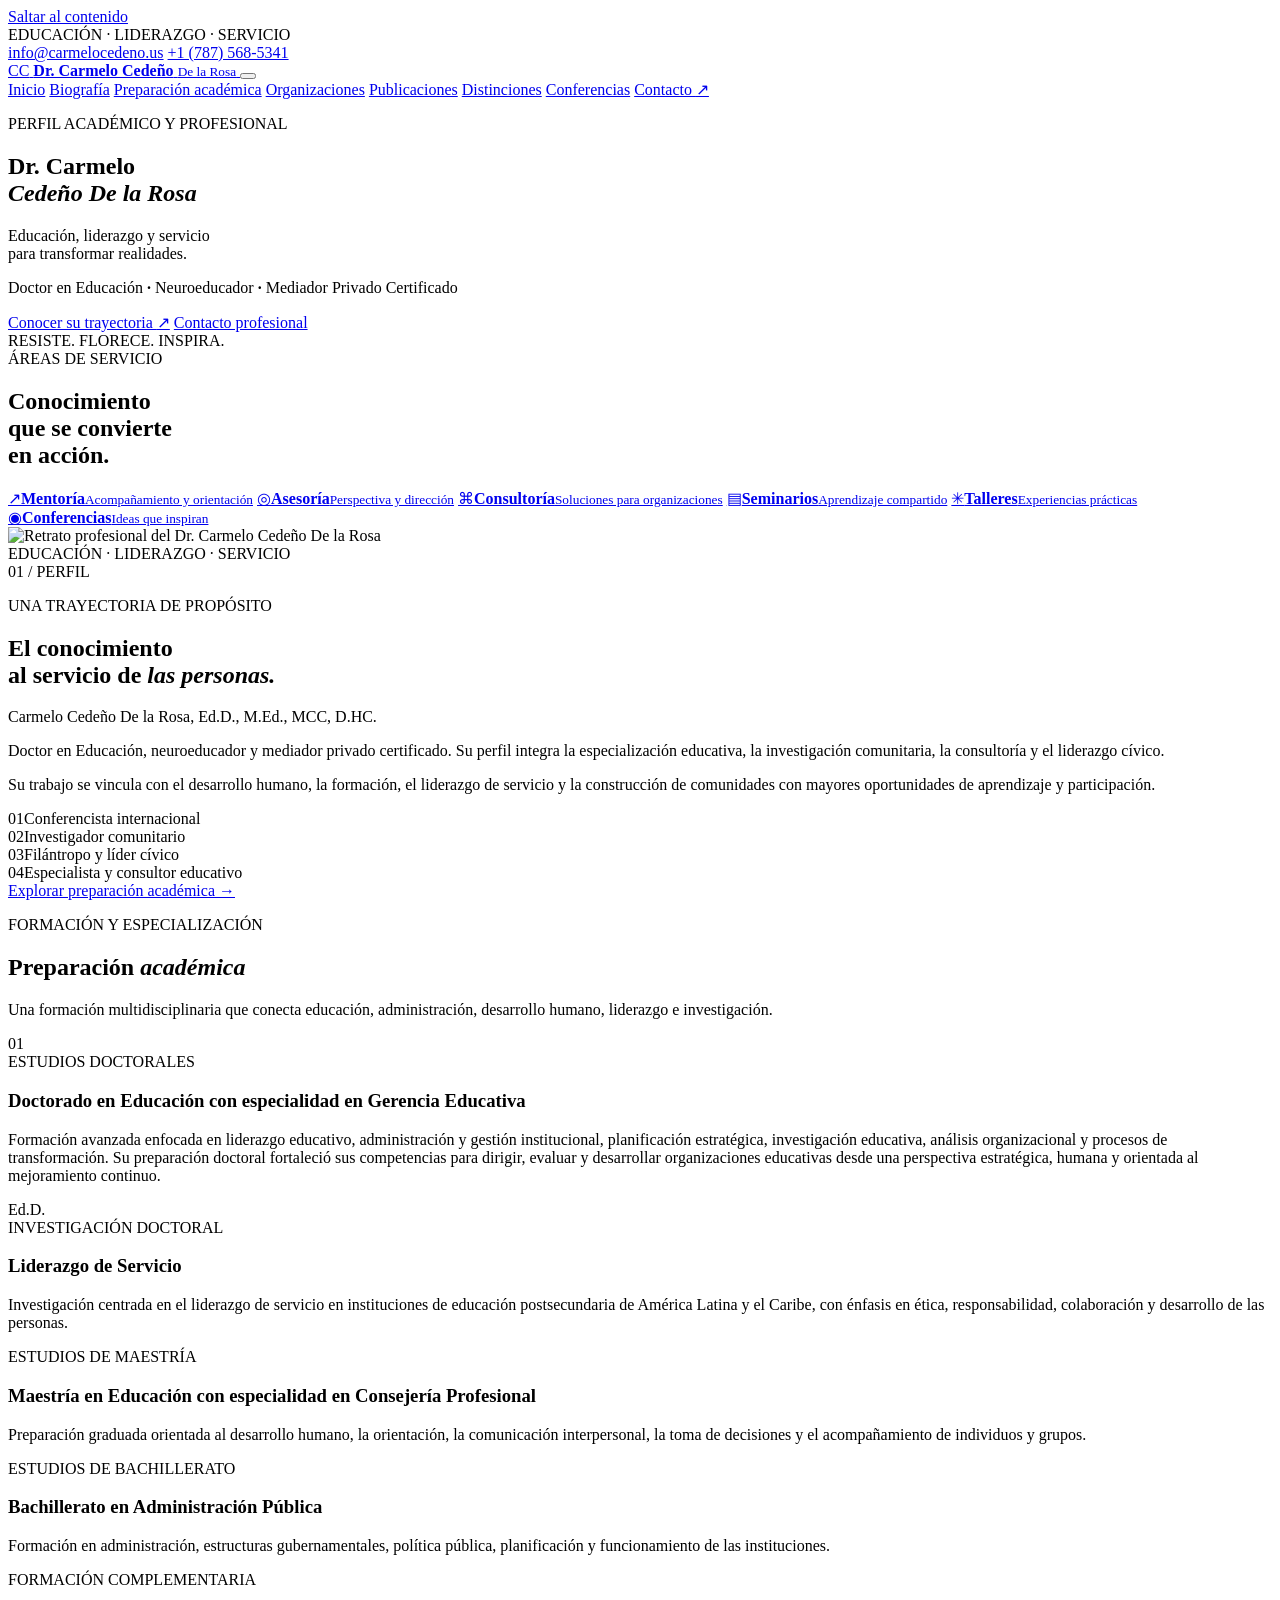
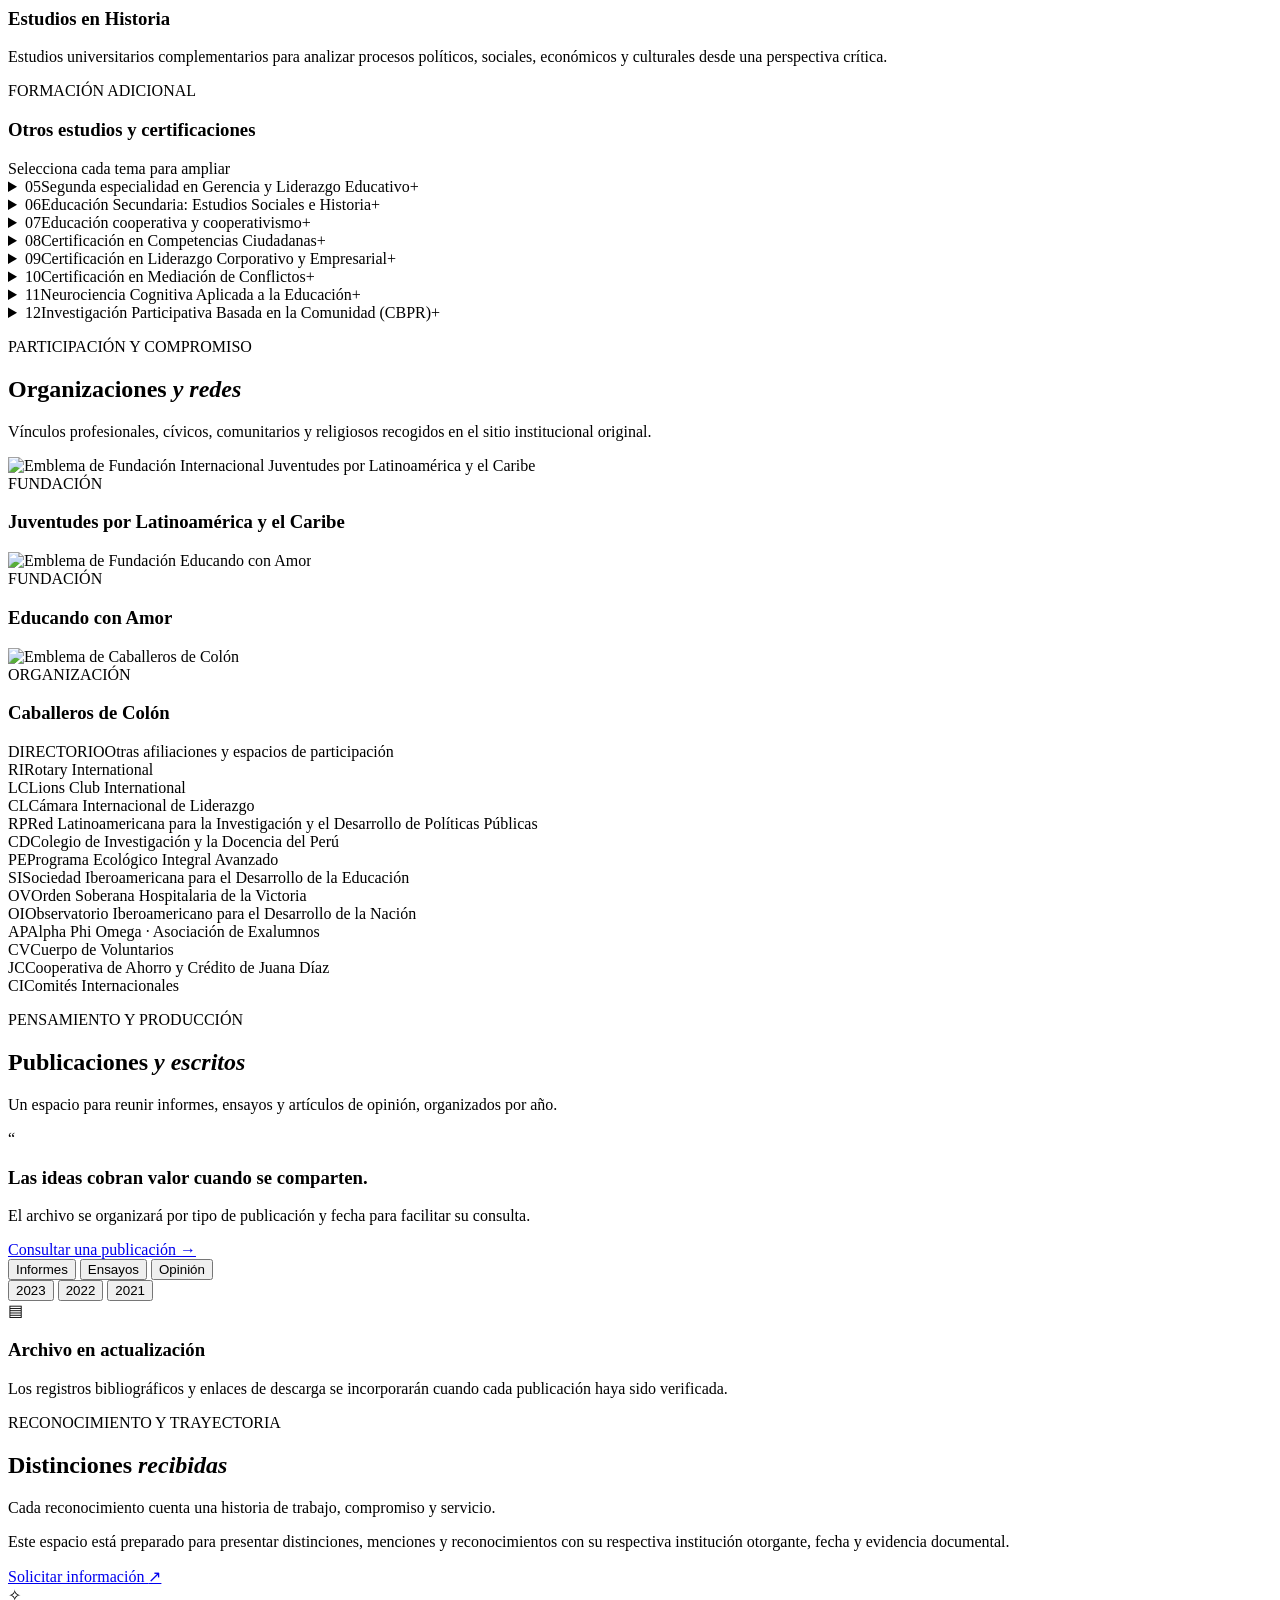
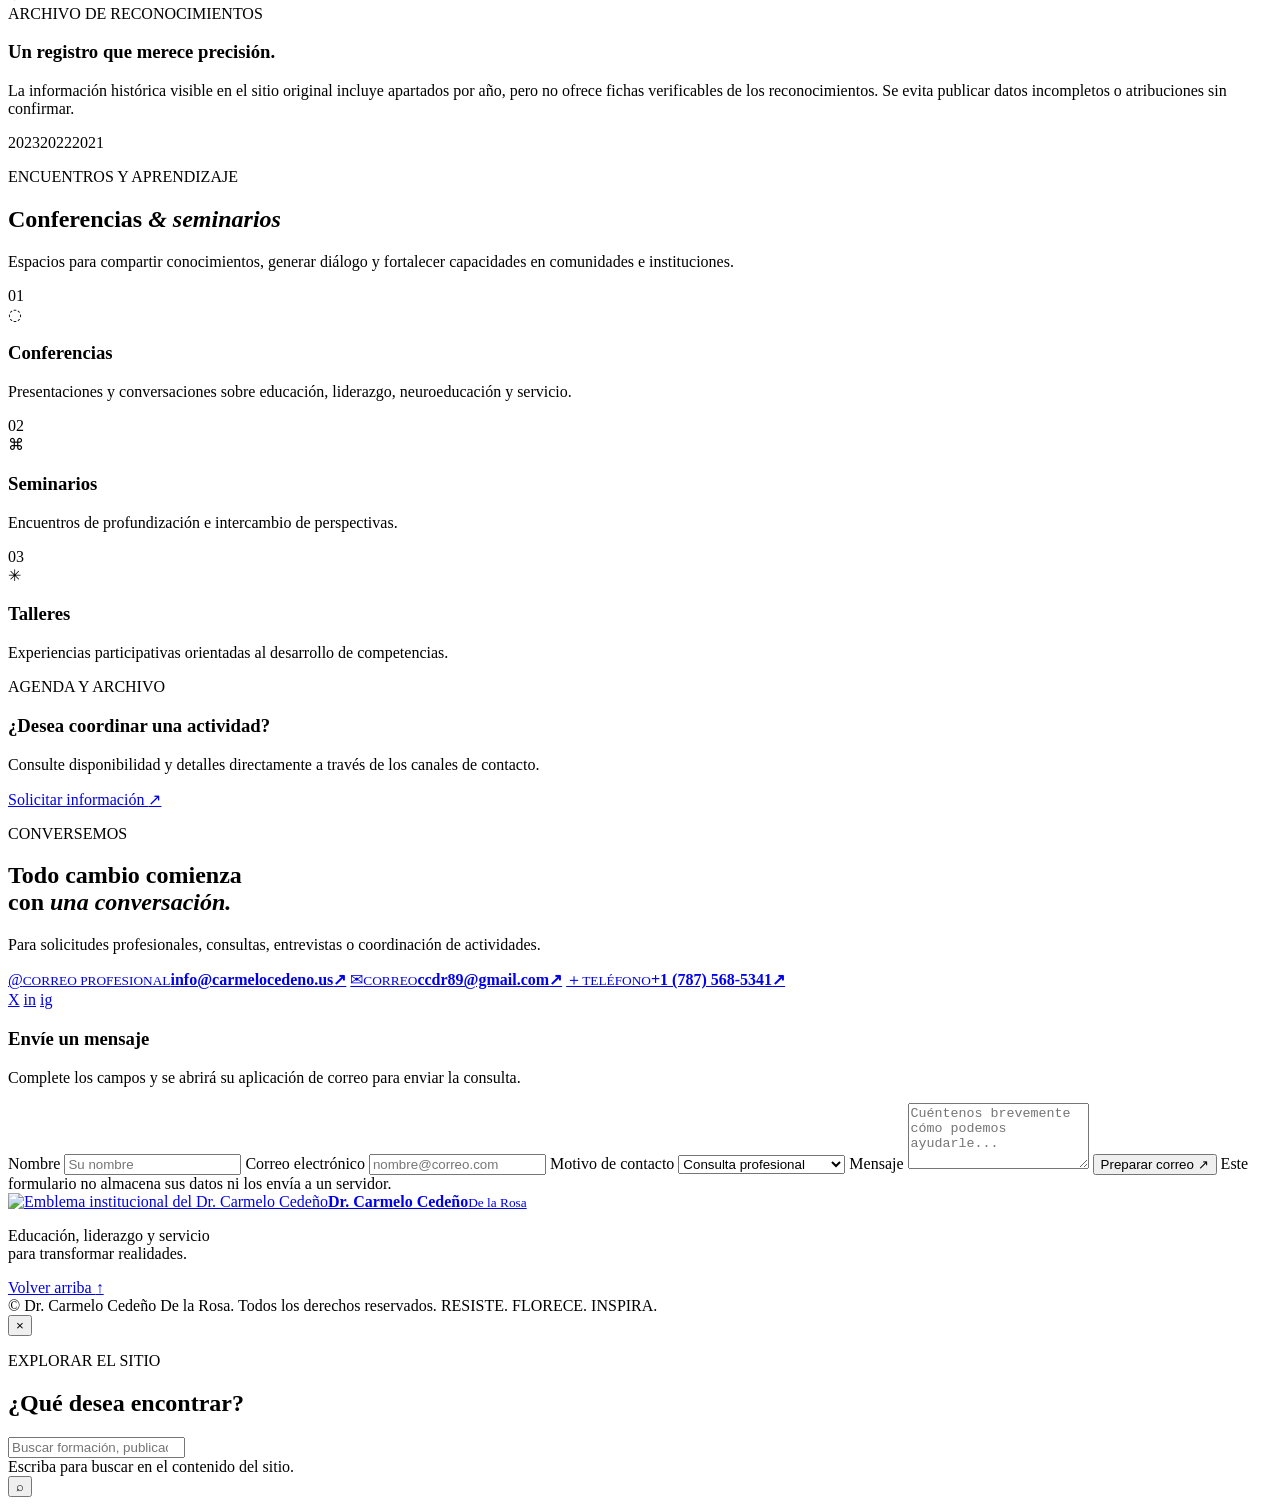
==== index.html @ 4e669747 "Add institutional website homepage" ====
<!doctype html>
<html lang="es">
<head>
  <meta charset="utf-8">
  <meta name="viewport" content="width=device-width, initial-scale=1">
  <meta name="theme-color" content="#0b1930">
  <title>Dr. Carmelo Cedeño De la Rosa | Educación, liderazgo y servicio</title>
  <meta name="description" content="Perfil académico y profesional del Dr. Carmelo Cedeño De la Rosa: educación, neuroeducación, liderazgo, mediación, investigación comunitaria y servicio.">
  <meta property="og:title" content="Dr. Carmelo Cedeño De la Rosa">
  <meta property="og:description" content="Educación, liderazgo y servicio para transformar realidades.">
  <meta property="og:type" content="website">
  <link rel="icon" href="assets/img/favicon.svg" type="image/svg+xml">
  <link rel="preconnect" href="https://fonts.googleapis.com">
  <link rel="preconnect" href="https://fonts.gstatic.com" crossorigin>
  <link href="https://fonts.googleapis.com/css2?family=DM+Sans:wght@400;500;600;700&family=Playfair+Display:wght@500;600;700&display=swap" rel="stylesheet">
  <link rel="stylesheet" href="assets/css/styles.css">
</head>
<body>
  <a class="skip-link" href="#contenido">Saltar al contenido</a>

  <div class="topline">
    <div class="container topline-inner">
      <span>EDUCACIÓN <i>·</i> LIDERAZGO <i>·</i> SERVICIO</span>
      <div class="topline-links">
        <a href="mailto:info@carmelocedeno.us">info@carmelocedeno.us</a>
        <a href="tel:+17875685341">+1 (787) 568-5341</a>
      </div>
    </div>
  </div>

  <header class="site-header" id="top">
    <div class="container nav-wrap">
      <a class="brand" href="#inicio" aria-label="Dr. Carmelo Cedeño, inicio">
        <span class="brand-mark">
          <img src="assets/img/logo-carmelo-github.webp"
               alt="Emblema original del Dr. Carmelo Cedeño" onerror="this.style.display='none';this.parentElement.classList.add('brand-fallback')">
          <span class="brand-fallback-text">CC</span>
        </span>
        <span class="brand-copy">
          <strong>Dr. Carmelo Cedeño</strong>
          <small>De la Rosa</small>
        </span>
      </a>

      <button class="menu-toggle" id="menuToggle" aria-label="Abrir menú" aria-expanded="false" aria-controls="mainNav">
        <span></span><span></span><span></span>
      </button>

      <nav class="main-nav" id="mainNav" aria-label="Navegación principal">
        <a href="#inicio" class="nav-link active">Inicio</a>
        <a href="#biografia" class="nav-link">Biografía</a>
        <a href="#academica" class="nav-link">Preparación académica</a>
        <a href="#organizaciones" class="nav-link">Organizaciones</a>
        <a href="#publicaciones" class="nav-link">Publicaciones</a>
        <a href="#distinciones" class="nav-link">Distinciones</a>
        <a href="#conferencias" class="nav-link">Conferencias</a>
        <a href="#contacto" class="nav-link nav-contact">Contacto <span aria-hidden="true">↗</span></a>
      </nav>
    </div>
  </header>

  <main id="contenido">
    <section class="hero" id="inicio">
      <div class="hero-image" aria-hidden="true"></div>
      <div class="hero-shade" aria-hidden="true"></div>
      <div class="container hero-content">
        <p class="eyebrow eyebrow-light"><span></span> PERFIL ACADÉMICO Y PROFESIONAL</p>
        <h1>Dr. Carmelo<br><em>Cedeño De la Rosa</em></h1>
        <p class="hero-lead">Educación, liderazgo y servicio<br class="desktop-only"> para transformar realidades.</p>
        <p class="hero-roles">Doctor en Educación <b>·</b> Neuroeducador <b>·</b> Mediador Privado Certificado</p>
        <div class="hero-actions">
          <a class="button button-gold" href="#biografia">Conocer su trayectoria <span>↗</span></a>
          <a class="button button-outline" href="#contacto">Contacto profesional</a>
        </div>
        <div class="hero-motto"><span class="motto-line"></span><span>RESISTE. FLORECE. INSPIRA.</span></div>
      </div>
      <a class="scroll-cue" href="#servicios" aria-label="Desplazarse hacia abajo"><span></span></a>
    </section>

    <section class="service-band" id="servicios" aria-label="Áreas de servicio">
      <div class="container service-grid">
        <div class="service-intro">
          <span class="eyebrow">ÁREAS DE SERVICIO</span>
          <h2>Conocimiento<br>que se convierte<br>en acción.</h2>
        </div>
        <a class="service-card" href="#contacto"><span class="service-icon">↗</span><strong>Mentoría</strong><small>Acompañamiento y orientación</small></a>
        <a class="service-card" href="#contacto"><span class="service-icon">◎</span><strong>Asesoría</strong><small>Perspectiva y dirección</small></a>
        <a class="service-card" href="#contacto"><span class="service-icon">⌘</span><strong>Consultoría</strong><small>Soluciones para organizaciones</small></a>
        <a class="service-card" href="#conferencias"><span class="service-icon">▤</span><strong>Seminarios</strong><small>Aprendizaje compartido</small></a>
        <a class="service-card" href="#conferencias"><span class="service-icon">✳</span><strong>Talleres</strong><small>Experiencias prácticas</small></a>
        <a class="service-card" href="#conferencias"><span class="service-icon">◉</span><strong>Conferencias</strong><small>Ideas que inspiran</small></a>
      </div>
    </section>

    <section class="section biography-section" id="biografia">
      <div class="container biography-grid">
        <div class="portrait-wrap">
          <div class="portrait-frame">
            <img src="https://sites.google.com/sitesv-images-rt/[base64]w1280"
                 alt="Retrato profesional del Dr. Carmelo Cedeño De la Rosa" loading="lazy">
          </div>
          <div class="portrait-caption"><span class="caption-rule"></span><span>EDUCACIÓN · LIDERAZGO · SERVICIO</span></div>
          <div class="portrait-index">01 <span>/</span> PERFIL</div>
        </div>
        <div class="bio-copy">
          <p class="eyebrow">UNA TRAYECTORIA DE PROPÓSITO</p>
          <h2>El conocimiento<br>al servicio de <em>las personas.</em></h2>
          <p class="lead">Carmelo Cedeño De la Rosa, Ed.D., M.Ed., MCC, D.HC.</p>
          <p>Doctor en Educación, neuroeducador y mediador privado certificado. Su perfil integra la especialización educativa, la investigación comunitaria, la consultoría y el liderazgo cívico.</p>
          <p>Su trabajo se vincula con el desarrollo humano, la formación, el liderazgo de servicio y la construcción de comunidades con mayores oportunidades de aprendizaje y participación.</p>
          <div class="credential-list">
            <div><span class="credential-number">01</span><span>Conferencista internacional</span></div>
            <div><span class="credential-number">02</span><span>Investigador comunitario</span></div>
            <div><span class="credential-number">03</span><span>Filántropo y líder cívico</span></div>
            <div><span class="credential-number">04</span><span>Especialista y consultor educativo</span></div>
          </div>
          <a class="text-link" href="#academica">Explorar preparación académica <span>→</span></a>
        </div>
      </div>
    </section>

    <section class="section academic-section" id="academica">
      <div class="container">
        <div class="section-heading">
          <div>
            <p class="eyebrow">FORMACIÓN Y ESPECIALIZACIÓN</p>
            <h2>Preparación <em>académica</em></h2>
          </div>
          <p class="section-intro">Una formación multidisciplinaria que conecta educación, administración, desarrollo humano, liderazgo e investigación.</p>
        </div>

        <div class="academic-feature">
          <div class="academic-feature-number">01</div>
          <div>
            <span class="feature-label">ESTUDIOS DOCTORALES</span>
            <h3>Doctorado en Educación con especialidad en Gerencia Educativa</h3>
            <p>Formación avanzada enfocada en liderazgo educativo, administración y gestión institucional, planificación estratégica, investigación educativa, análisis organizacional y procesos de transformación. Su preparación doctoral fortaleció sus competencias para dirigir, evaluar y desarrollar organizaciones educativas desde una perspectiva estratégica, humana y orientada al mejoramiento continuo.</p>
          </div>
          <div class="feature-seal">Ed.D.</div>
        </div>

        <div class="academic-columns">
          <article class="academic-card">
            <span class="card-kicker">INVESTIGACIÓN DOCTORAL</span>
            <h3>Liderazgo de Servicio</h3>
            <p>Investigación centrada en el liderazgo de servicio en instituciones de educación postsecundaria de América Latina y el Caribe, con énfasis en ética, responsabilidad, colaboración y desarrollo de las personas.</p>
          </article>
          <article class="academic-card">
            <span class="card-kicker">ESTUDIOS DE MAESTRÍA</span>
            <h3>Maestría en Educación con especialidad en Consejería Profesional</h3>
            <p>Preparación graduada orientada al desarrollo humano, la orientación, la comunicación interpersonal, la toma de decisiones y el acompañamiento de individuos y grupos.</p>
          </article>
          <article class="academic-card">
            <span class="card-kicker">ESTUDIOS DE BACHILLERATO</span>
            <h3>Bachillerato en Administración Pública</h3>
            <p>Formación en administración, estructuras gubernamentales, política pública, planificación y funcionamiento de las instituciones.</p>
          </article>
          <article class="academic-card">
            <span class="card-kicker">FORMACIÓN COMPLEMENTARIA</span>
            <h3>Estudios en Historia</h3>
            <p>Estudios universitarios complementarios para analizar procesos políticos, sociales, económicos y culturales desde una perspectiva crítica.</p>
          </article>
        </div>

        <div class="details-heading">
          <div><span class="eyebrow">FORMACIÓN ADICIONAL</span><h3>Otros estudios y certificaciones</h3></div>
          <span class="details-note">Selecciona cada tema para ampliar</span>
        </div>
        <div class="accordion-list">
          <details class="accordion-item">
            <summary><span class="accordion-no">05</span><span>Segunda especialidad en Gerencia y Liderazgo Educativo</span><span class="accordion-plus">+</span></summary>
            <div class="accordion-body"><p>Créditos graduados dirigidos al fortalecimiento de competencias en administración escolar, liderazgo institucional, supervisión educativa, planificación estratégica, desarrollo organizacional y toma de decisiones.</p></div>
          </details>
          <details class="accordion-item">
            <summary><span class="accordion-no">06</span><span>Educación Secundaria: Estudios Sociales e Historia</span><span class="accordion-plus">+</span></summary>
            <div class="accordion-body"><p>Créditos académicos y preparación pedagógica para la enseñanza de Estudios Sociales e Historia, con énfasis en planificación curricular, estrategias de enseñanza y evaluación del aprendizaje.</p></div>
          </details>
          <details class="accordion-item">
            <summary><span class="accordion-no">07</span><span>Educación cooperativa y cooperativismo</span><span class="accordion-plus">+</span></summary>
            <div class="accordion-body"><p>Formación en principios, valores, filosofía, estructura y funcionamiento del movimiento cooperativo, así como capacitación continua en gobernanza, supervisión, liderazgo y administración.</p></div>
          </details>
          <details class="accordion-item">
            <summary><span class="accordion-no">08</span><span>Certificación en Competencias Ciudadanas</span><span class="accordion-plus">+</span></summary>
            <div class="accordion-body"><p>Formación especializada en ciudadanía, participación democrática, convivencia, responsabilidad social y compromiso comunitario.</p></div>
          </details>
          <details class="accordion-item">
            <summary><span class="accordion-no">09</span><span>Certificación en Liderazgo Corporativo y Empresarial</span><span class="accordion-plus">+</span></summary>
            <div class="accordion-body"><p>Preparación en dirección estratégica, liderazgo organizacional, gestión de equipos, comunicación efectiva, toma de decisiones y cultura institucional.</p></div>
          </details>
          <details class="accordion-item">
            <summary><span class="accordion-no">10</span><span>Certificación en Mediación de Conflictos</span><span class="accordion-plus">+</span></summary>
            <div class="accordion-body"><p>Formación para facilitar procesos de diálogo, comunicación, negociación y manejo constructivo de controversias.</p></div>
          </details>
          <details class="accordion-item">
            <summary><span class="accordion-no">11</span><span>Neurociencia Cognitiva Aplicada a la Educación</span><span class="accordion-plus">+</span></summary>
            <div class="accordion-body"><p>Preparación especializada sobre procesos cognitivos y cerebrales vinculados con el aprendizaje, la memoria, la atención, las emociones y el desarrollo humano.</p></div>
          </details>
          <details class="accordion-item">
            <summary><span class="accordion-no">12</span><span>Investigación Participativa Basada en la Comunidad (CBPR)</span><span class="accordion-plus">+</span></summary>
            <div class="accordion-body"><p>Formación en metodologías investigativas que promueven la participación activa de las comunidades durante las diferentes etapas de la investigación, mediante proyectos colaborativos y culturalmente pertinentes.</p></div>
          </details>
        </div>
      </div>
    </section>

    <section class="section organizations-section" id="organizaciones">
      <div class="container">
        <div class="section-heading section-heading-light">
          <div><p class="eyebrow eyebrow-light">PARTICIPACIÓN Y COMPROMISO</p><h2>Organizaciones <em>y redes</em></h2></div>
          <p class="section-intro">Vínculos profesionales, cívicos, comunitarios y religiosos recogidos en el sitio institucional original.</p>
        </div>
        <div class="featured-orgs">
          <article class="org-feature">
            <div class="org-image"><img src="https://sites.google.com/sitesv-images-rt/AMxu72uo3pCg9M_0I5pF2R6QFeXy4_kbV7P5UMyin0XBxXv_auj2fGoulc4rjy7TQbzBqdB37e6ijSOTlHy8ymeRc1awxu2nHk_Stj9d_a_koTsucIXlZNxevTuzOogP9hXohGEBjg66IQqqdZkluhgIufQ4IMetjWNC7u8ym9k_JamcSfvYyfvOlUls9R9Qc0I=w1280" alt="Emblema de Fundación Internacional Juventudes por Latinoamérica y el Caribe" loading="lazy"></div>
            <div><span>FUNDACIÓN</span><h3>Juventudes por Latinoamérica y el Caribe</h3></div>
          </article>
          <article class="org-feature">
            <div class="org-image"><img src="https://sites.google.com/sitesv-images-rt/AMxu72sZKyOmsYGoKUJgBVRgo3tQp8KQOoSCmyAUvvvAbAMGpSkhWrrMPTRJjq8BhPejntITC4roQhEjlY_xWPYgSDehgl_FHdD6FGKW_aWEDbRpfWEn4fA_SQVFqb9278Ns1K4BEw5rX1hUOMK8sYM7_GMgJD0M7RXPNB4EysmomUiJcvDvjeQvWIZpUgn6=w1280" alt="Emblema de Fundación Educando con Amor" loading="lazy"></div>
            <div><span>FUNDACIÓN</span><h3>Educando con Amor</h3></div>
          </article>
          <article class="org-feature">
            <div class="org-image"><img src="https://sites.google.com/sitesv-images-rt/AMxu72vEi3vwZyoIGm6AcuFNnJIkwDcZk1xMvR3YW-_OvLB0Jp382YK_csumK1SUKCnVi867WnCKBQ9XMEAt2KcZ9sujLBXPYxvwWanGxTFNeJtHXZAxWsi8VBpl7DaCHPlXyxQySqxEQKQNMJMVkDIgVAKrDwB7Fu65CC9raH8bwY1D_WtSLqiIBRF8KXHW_Ws=w1280" alt="Emblema de Caballeros de Colón" loading="lazy"></div>
            <div><span>ORGANIZACIÓN</span><h3>Caballeros de Colón</h3></div>
          </article>
        </div>
        <div class="org-directory">
          <div class="org-directory-heading"><span class="eyebrow eyebrow-light">DIRECTORIO</span><span>Otras afiliaciones y espacios de participación</span></div>
          <div class="org-grid">
            <div class="org-item"><span>RI</span>Rotary International</div>
            <div class="org-item"><span>LC</span>Lions Club International</div>
            <div class="org-item"><span>CL</span>Cámara Internacional de Liderazgo</div>
            <div class="org-item"><span>RP</span>Red Latinoamericana para la Investigación y el Desarrollo de Políticas Públicas</div>
            <div class="org-item"><span>CD</span>Colegio de Investigación y la Docencia del Perú</div>
            <div class="org-item"><span>PE</span>Programa Ecológico Integral Avanzado</div>
            <div class="org-item"><span>SI</span>Sociedad Iberoamericana para el Desarrollo de la Educación</div>
            <div class="org-item"><span>OV</span>Orden Soberana Hospitalaria de la Victoria</div>
            <div class="org-item"><span>OI</span>Observatorio Iberoamericano para el Desarrollo de la Nación</div>
            <div class="org-item"><span>AP</span>Alpha Phi Omega · Asociación de Exalumnos</div>
            <div class="org-item"><span>CV</span>Cuerpo de Voluntarios</div>
            <div class="org-item"><span>JC</span>Cooperativa de Ahorro y Crédito de Juana Díaz</div>
            <div class="org-item"><span>CI</span>Comités Internacionales</div>
          </div>
        </div>
      </div>
    </section>

    <section class="section publications-section" id="publicaciones">
      <div class="container">
        <div class="section-heading">
          <div><p class="eyebrow">PENSAMIENTO Y PRODUCCIÓN</p><h2>Publicaciones <em>y escritos</em></h2></div>
          <p class="section-intro">Un espacio para reunir informes, ensayos y artículos de opinión, organizados por año.</p>
        </div>
        <div class="publication-layout">
          <div class="publication-aside">
            <span class="big-quote">“</span>
            <h3>Las ideas cobran valor cuando se comparten.</h3>
            <p>El archivo se organizará por tipo de publicación y fecha para facilitar su consulta.</p>
            <a class="text-link" href="#contacto">Consultar una publicación <span>→</span></a>
          </div>
          <div class="publication-content">
            <div class="pub-tabs" role="tablist" aria-label="Tipo de publicación">
              <button class="pub-tab active" data-category="informes" role="tab" aria-selected="true">Informes</button>
              <button class="pub-tab" data-category="ensayos" role="tab" aria-selected="false">Ensayos</button>
              <button class="pub-tab" data-category="opinion" role="tab" aria-selected="false">Opinión</button>
            </div>
            <div class="pub-panel" id="publicationPanel" role="tabpanel">
              <div class="pub-year-list">
                <button class="year-chip active" data-year="2023">2023</button>
                <button class="year-chip" data-year="2022">2022</button>
                <button class="year-chip" data-year="2021">2021</button>
              </div>
              <div class="empty-state">
                <span class="empty-icon">▤</span>
                <h3>Archivo en actualización</h3>
                <p>Los registros bibliográficos y enlaces de descarga se incorporarán cuando cada publicación haya sido verificada.</p>
              </div>
            </div>
          </div>
        </div>
      </div>
    </section>

    <section class="section distinctions-section" id="distinciones">
      <div class="container distinctions-grid">
        <div>
          <p class="eyebrow">RECONOCIMIENTO Y TRAYECTORIA</p>
          <h2>Distinciones <em>recibidas</em></h2>
          <p class="lead">Cada reconocimiento cuenta una historia de trabajo, compromiso y servicio.</p>
          <p>Este espacio está preparado para presentar distinciones, menciones y reconocimientos con su respectiva institución otorgante, fecha y evidencia documental.</p>
          <a class="button button-dark" href="#contacto">Solicitar información <span>↗</span></a>
        </div>
        <div class="distinction-panel">
          <div class="distinction-emblem">✧</div>
          <span class="feature-label">ARCHIVO DE RECONOCIMIENTOS</span>
          <h3>Un registro que merece precisión.</h3>
          <p>La información histórica visible en el sitio original incluye apartados por año, pero no ofrece fichas verificables de los reconocimientos. Se evita publicar datos incompletos o atribuciones sin confirmar.</p>
          <div class="year-row"><span>2023</span><span>2022</span><span>2021</span></div>
        </div>
      </div>
    </section>

    <section class="section conferences-section" id="conferencias">
      <div class="container">
        <div class="conference-heading">
          <div><p class="eyebrow eyebrow-light">ENCUENTROS Y APRENDIZAJE</p><h2>Conferencias <em>& seminarios</em></h2></div>
          <p>Espacios para compartir conocimientos, generar diálogo y fortalecer capacidades en comunidades e instituciones.</p>
        </div>
        <div class="conference-cards">
          <article class="conference-card">
            <span class="conference-number">01</span><div class="conference-symbol">◌</div>
            <h3>Conferencias</h3><p>Presentaciones y conversaciones sobre educación, liderazgo, neuroeducación y servicio.</p>
          </article>
          <article class="conference-card">
            <span class="conference-number">02</span><div class="conference-symbol">⌘</div>
            <h3>Seminarios</h3><p>Encuentros de profundización e intercambio de perspectivas.</p>
          </article>
          <article class="conference-card">
            <span class="conference-number">03</span><div class="conference-symbol">✳</div>
            <h3>Talleres</h3><p>Experiencias participativas orientadas al desarrollo de competencias.</p>
          </article>
        </div>
        <div class="conference-cta">
          <div><span class="eyebrow eyebrow-light">AGENDA Y ARCHIVO</span><h3>¿Desea coordinar una actividad?</h3><p>Consulte disponibilidad y detalles directamente a través de los canales de contacto.</p></div>
          <a class="button button-gold" href="mailto:info@carmelocedeno.us?subject=Solicitud%20de%20conferencia">Solicitar información <span>↗</span></a>
        </div>
      </div>
    </section>

    <section class="section contact-section" id="contacto">
      <div class="container">
        <div class="contact-heading">
          <p class="eyebrow">CONVERSEMOS</p>
          <h2>Todo cambio comienza<br>con <em>una conversación.</em></h2>
        </div>
        <div class="contact-grid">
          <div class="contact-details">
            <p class="lead">Para solicitudes profesionales, consultas, entrevistas o coordinación de actividades.</p>
            <a class="contact-line" href="mailto:info@carmelocedeno.us"><span class="contact-icon">@</span><span><small>CORREO PROFESIONAL</small><strong>info@carmelocedeno.us</strong></span><b>↗</b></a>
            <a class="contact-line" href="mailto:ccdr89@gmail.com"><span class="contact-icon">✉</span><span><small>CORREO</small><strong>ccdr89@gmail.com</strong></span><b>↗</b></a>
            <a class="contact-line" href="tel:+17875685341"><span class="contact-icon">＋</span><span><small>TELÉFONO</small><strong>+1 (787) 568-5341</strong></span><b>↗</b></a>
            <div class="social-links">
              <a href="https://twitter.com/drcarmelocedeno" target="_blank" rel="noopener noreferrer" aria-label="Twitter / X">X</a>
              <a href="https://www.linkedin.com/in/carmelocedenopr/" target="_blank" rel="noopener noreferrer" aria-label="LinkedIn">in</a>
              <a href="https://www.instagram.com/drcarmelocedeno/" target="_blank" rel="noopener noreferrer" aria-label="Instagram">ig</a>
            </div>
          </div>
          <form class="contact-form" id="contactForm">
            <h3>Envíe un mensaje</h3>
            <p>Complete los campos y se abrirá su aplicación de correo para enviar la consulta.</p>
            <label for="name">Nombre</label>
            <input id="name" name="name" type="text" placeholder="Su nombre" required>
            <label for="email">Correo electrónico</label>
            <input id="email" name="email" type="email" placeholder="nombre@correo.com" required>
            <label for="topic">Motivo de contacto</label>
            <select id="topic" name="topic">
              <option>Consulta profesional</option>
              <option>Conferencia o seminario</option>
              <option>Asesoría o consultoría</option>
              <option>Entrevista o publicación</option>
              <option>Otro asunto</option>
            </select>
            <label for="message">Mensaje</label>
            <textarea id="message" name="message" rows="4" placeholder="Cuéntenos brevemente cómo podemos ayudarle..." required></textarea>
            <button class="button button-dark form-submit" type="submit">Preparar correo <span>↗</span></button>
            <span class="form-note" id="formNote" aria-live="polite">Este formulario no almacena sus datos ni los envía a un servidor.</span>
          </form>
        </div>
      </div>
    </section>
  </main>

  <footer class="site-footer">
    <div class="container footer-main">
      <a class="footer-brand" href="#inicio"><span class="footer-logo"><img src="assets/img/logo-carmelo-github.webp" alt="Emblema institucional del Dr. Carmelo Cedeño" loading="lazy"></span><span><strong>Dr. Carmelo Cedeño</strong><small>De la Rosa</small></span></a>
      <p>Educación, liderazgo y servicio<br>para transformar realidades.</p>
      <a class="back-top" href="#top">Volver arriba <span>↑</span></a>
    </div>
    <div class="container footer-bottom">
      <span>© <span id="currentYear"></span> Dr. Carmelo Cedeño De la Rosa. Todos los derechos reservados.</span>
      <span>RESISTE. FLORECE. INSPIRA.</span>
    </div>
  </footer>

  <div class="search-overlay" id="searchOverlay" aria-hidden="true">
    <div class="search-box" role="dialog" aria-modal="true" aria-labelledby="searchTitle">
      <button class="search-close" id="searchClose" aria-label="Cerrar búsqueda">×</button>
      <p class="eyebrow">EXPLORAR EL SITIO</p>
      <h2 id="searchTitle">¿Qué desea encontrar?</h2>
      <input id="siteSearch" type="search" placeholder="Buscar formación, publicaciones, organizaciones..." autocomplete="off">
      <div class="search-results" id="searchResults"><span>Escriba para buscar en el contenido del sitio.</span></div>
    </div>
  </div>
  <button class="floating-search" id="searchOpen" aria-label="Abrir búsqueda">⌕</button>
  <script src="assets/js/app.js"></script>
</body>
</html>
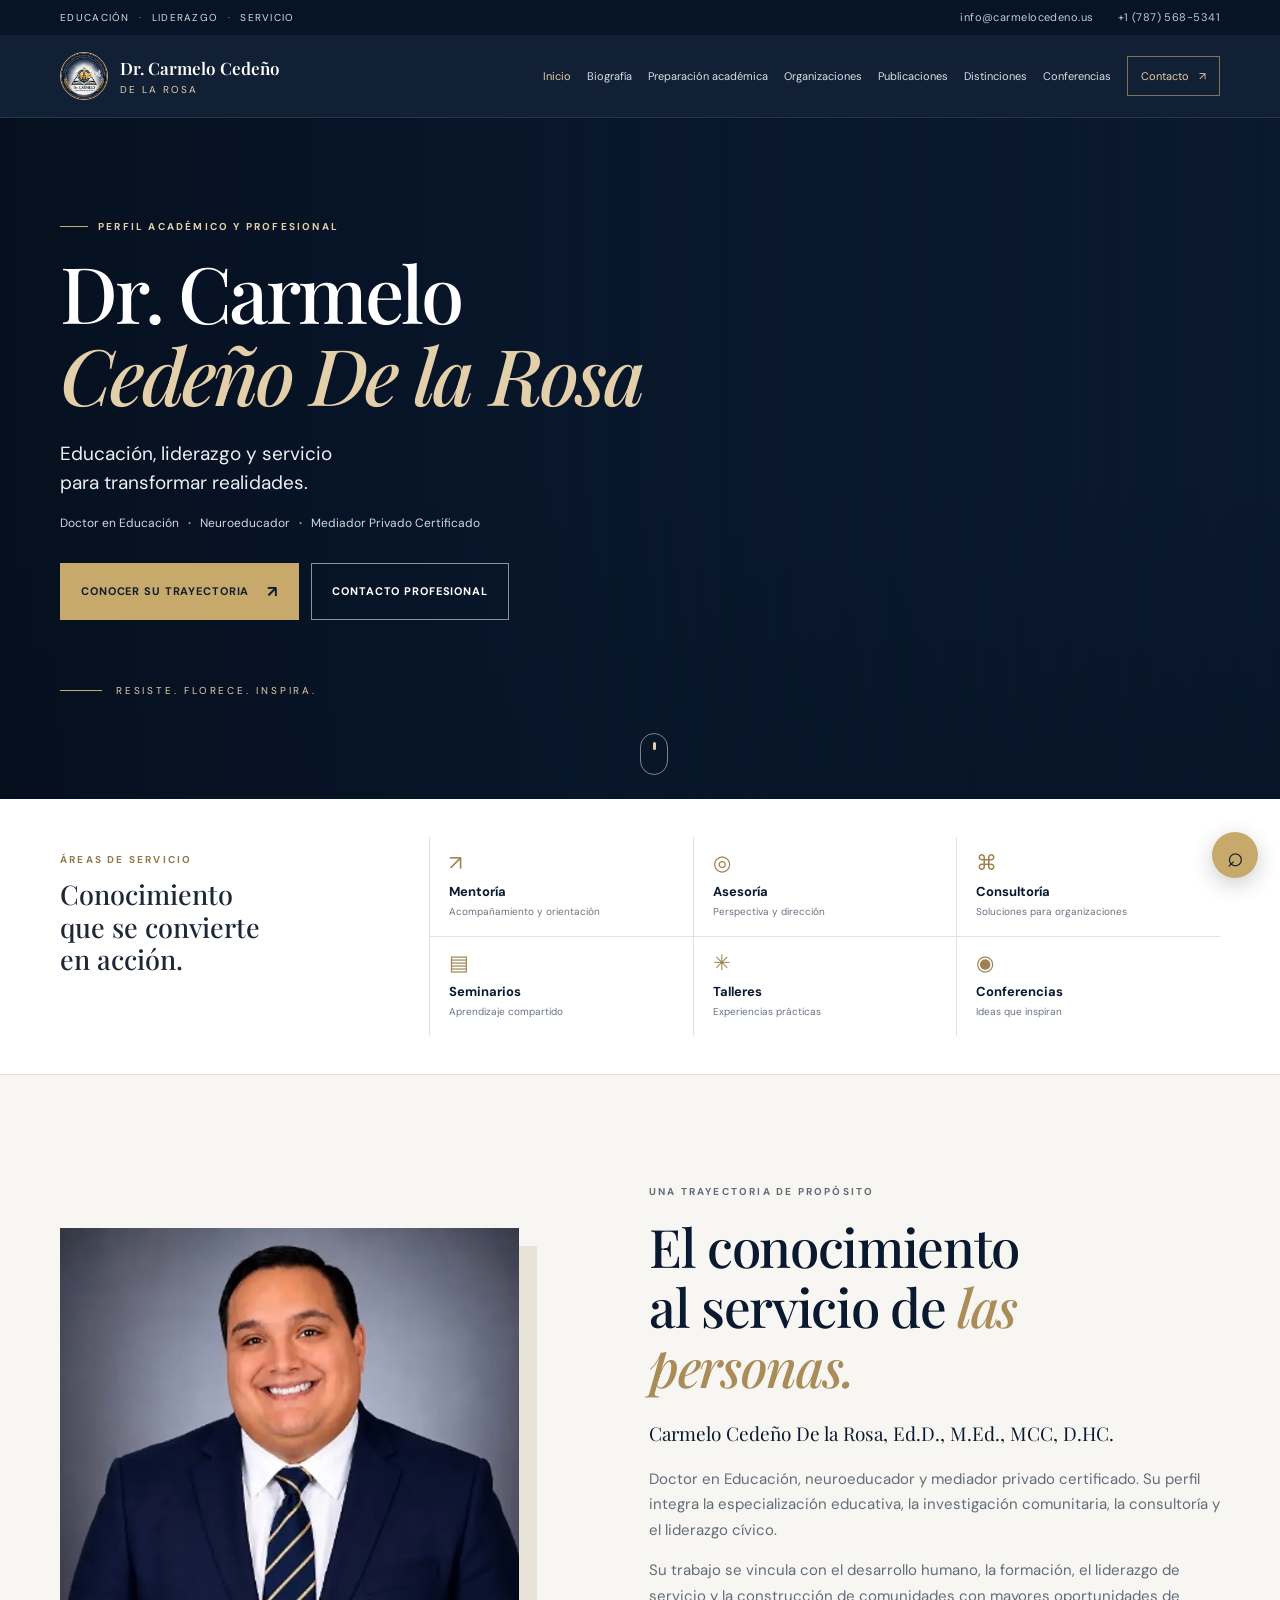
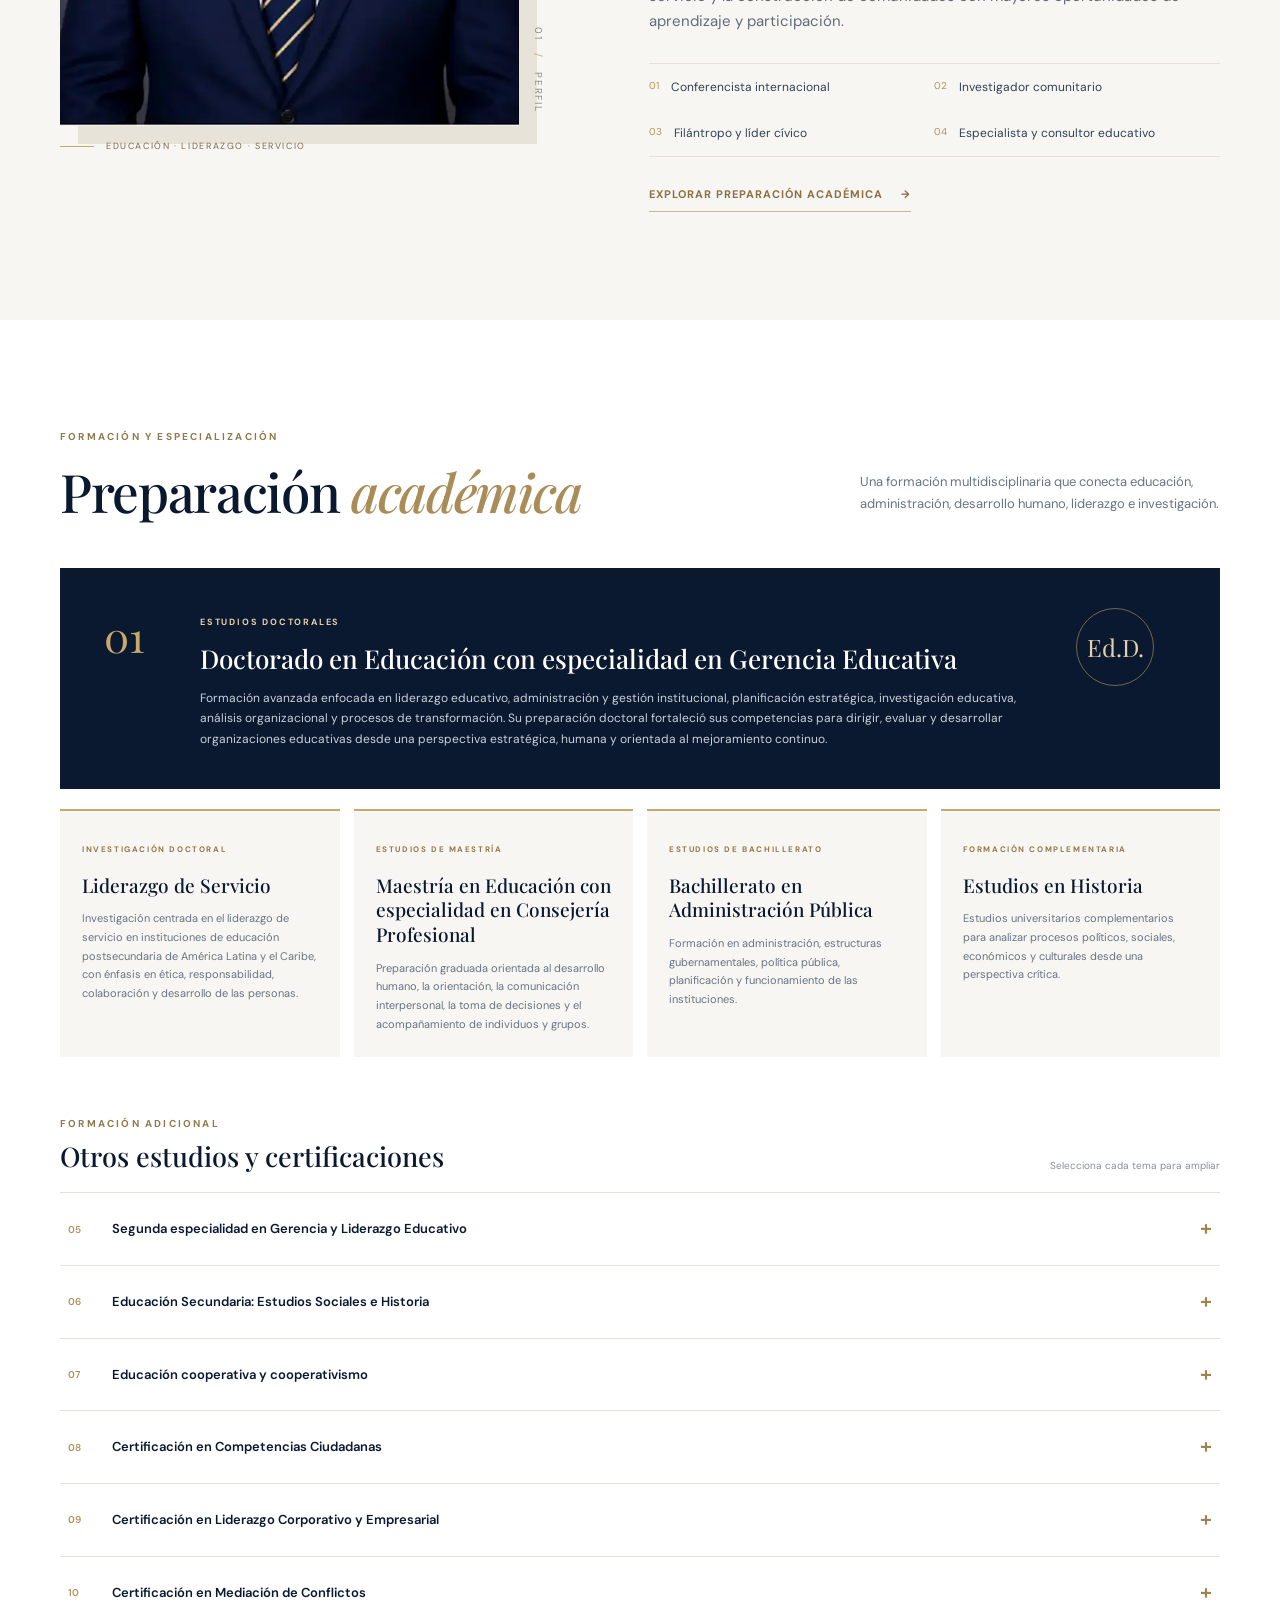
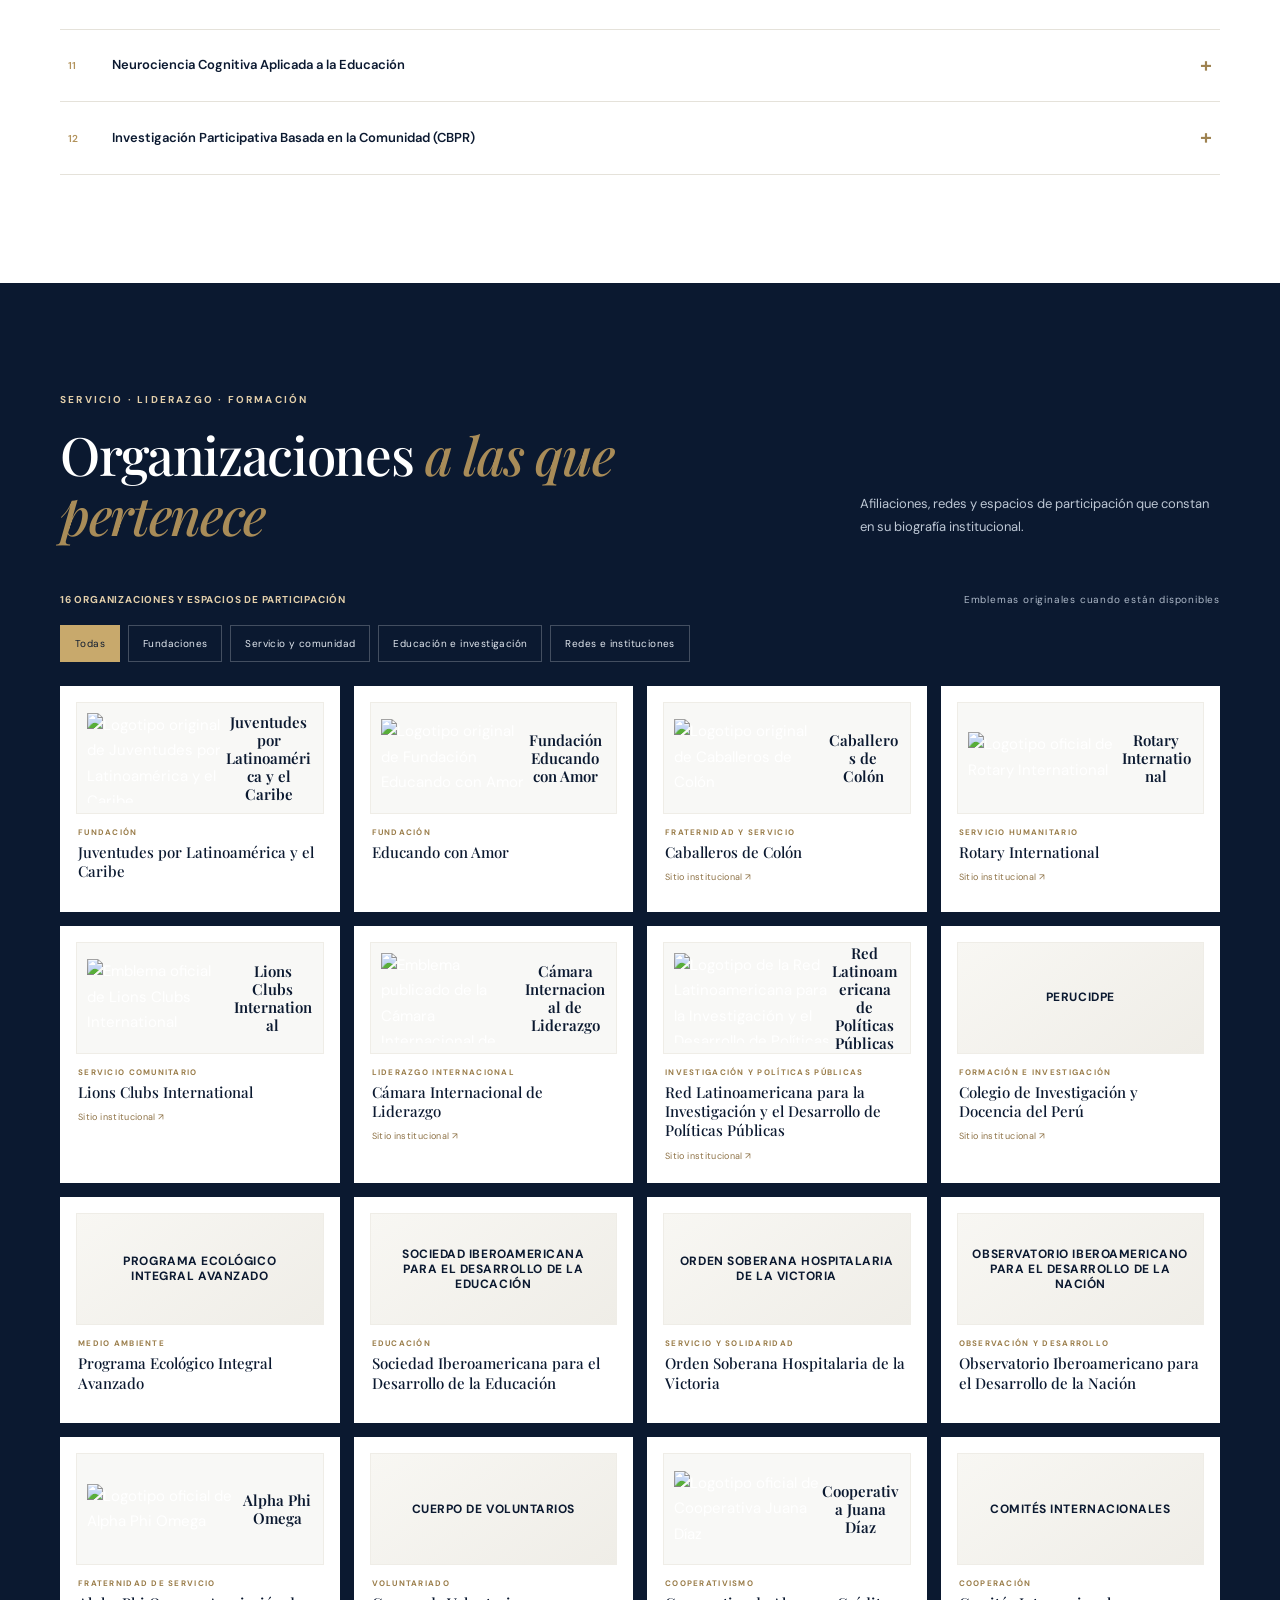
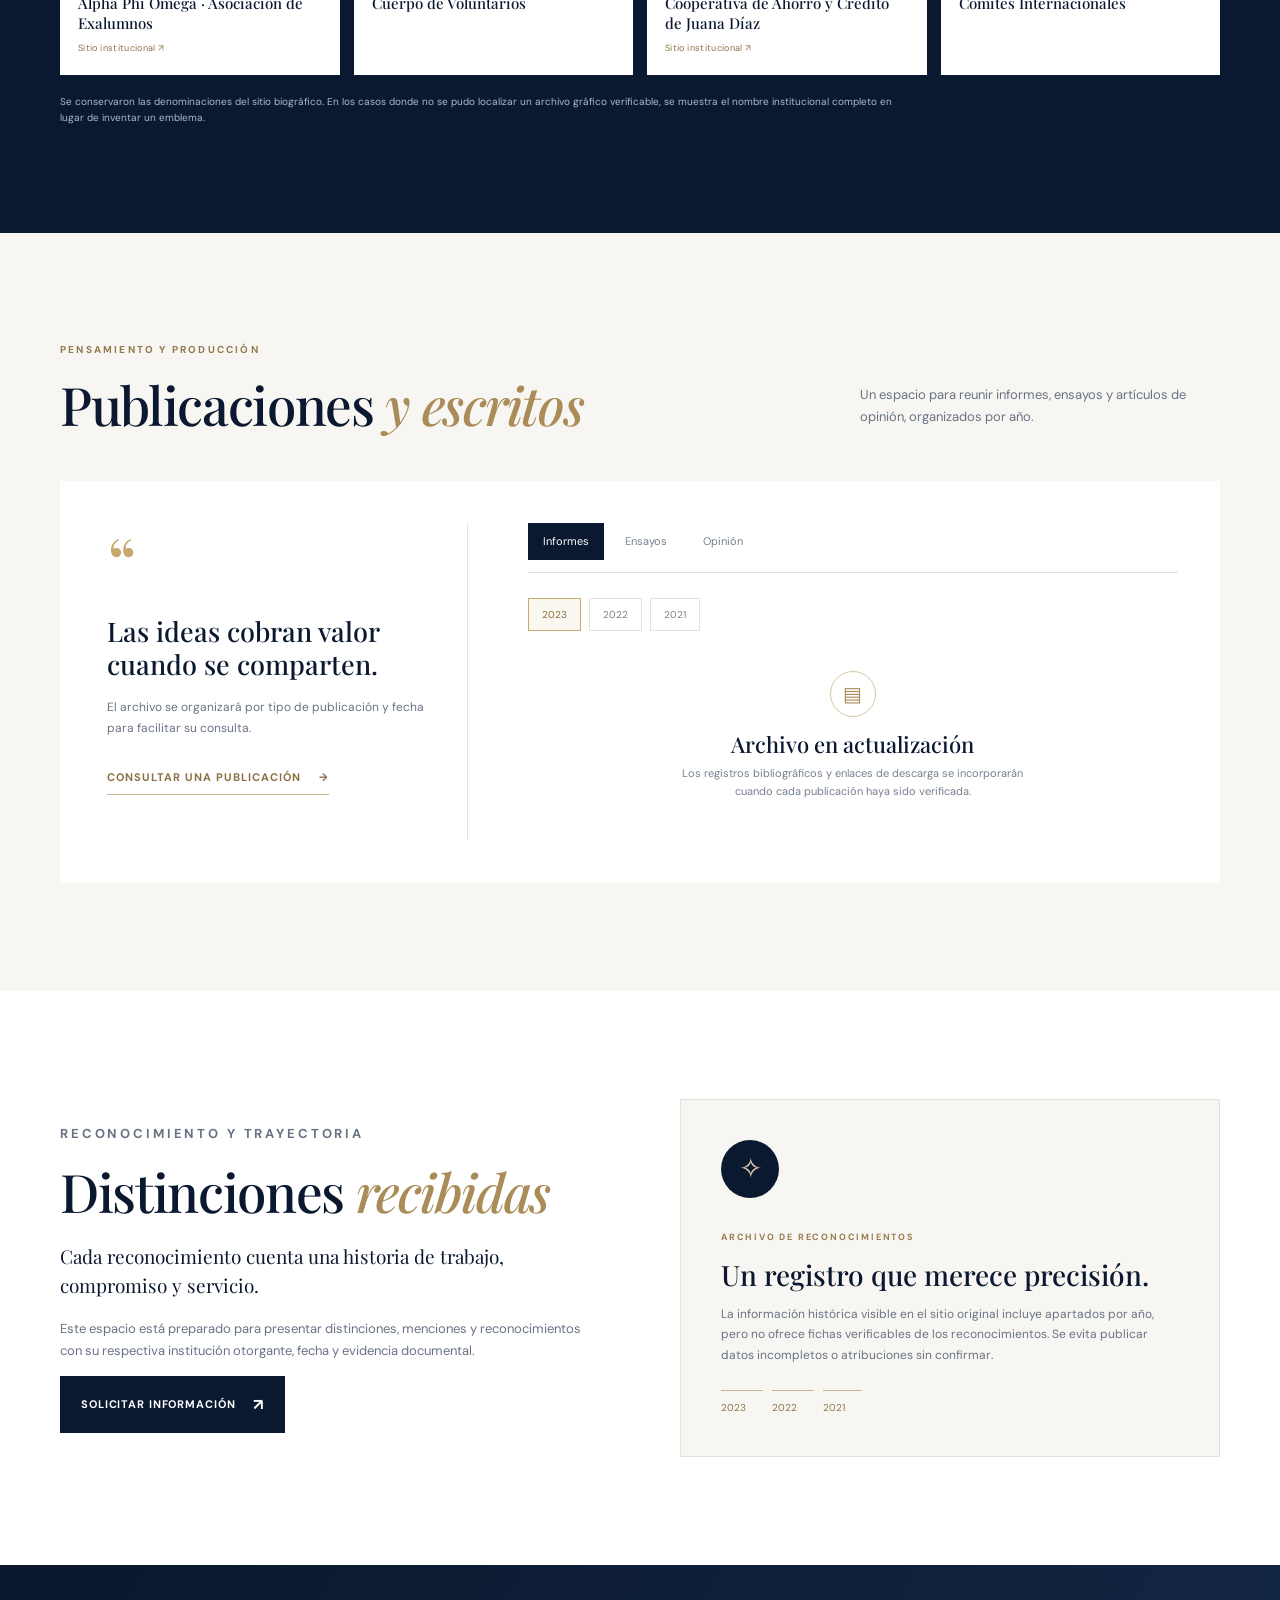
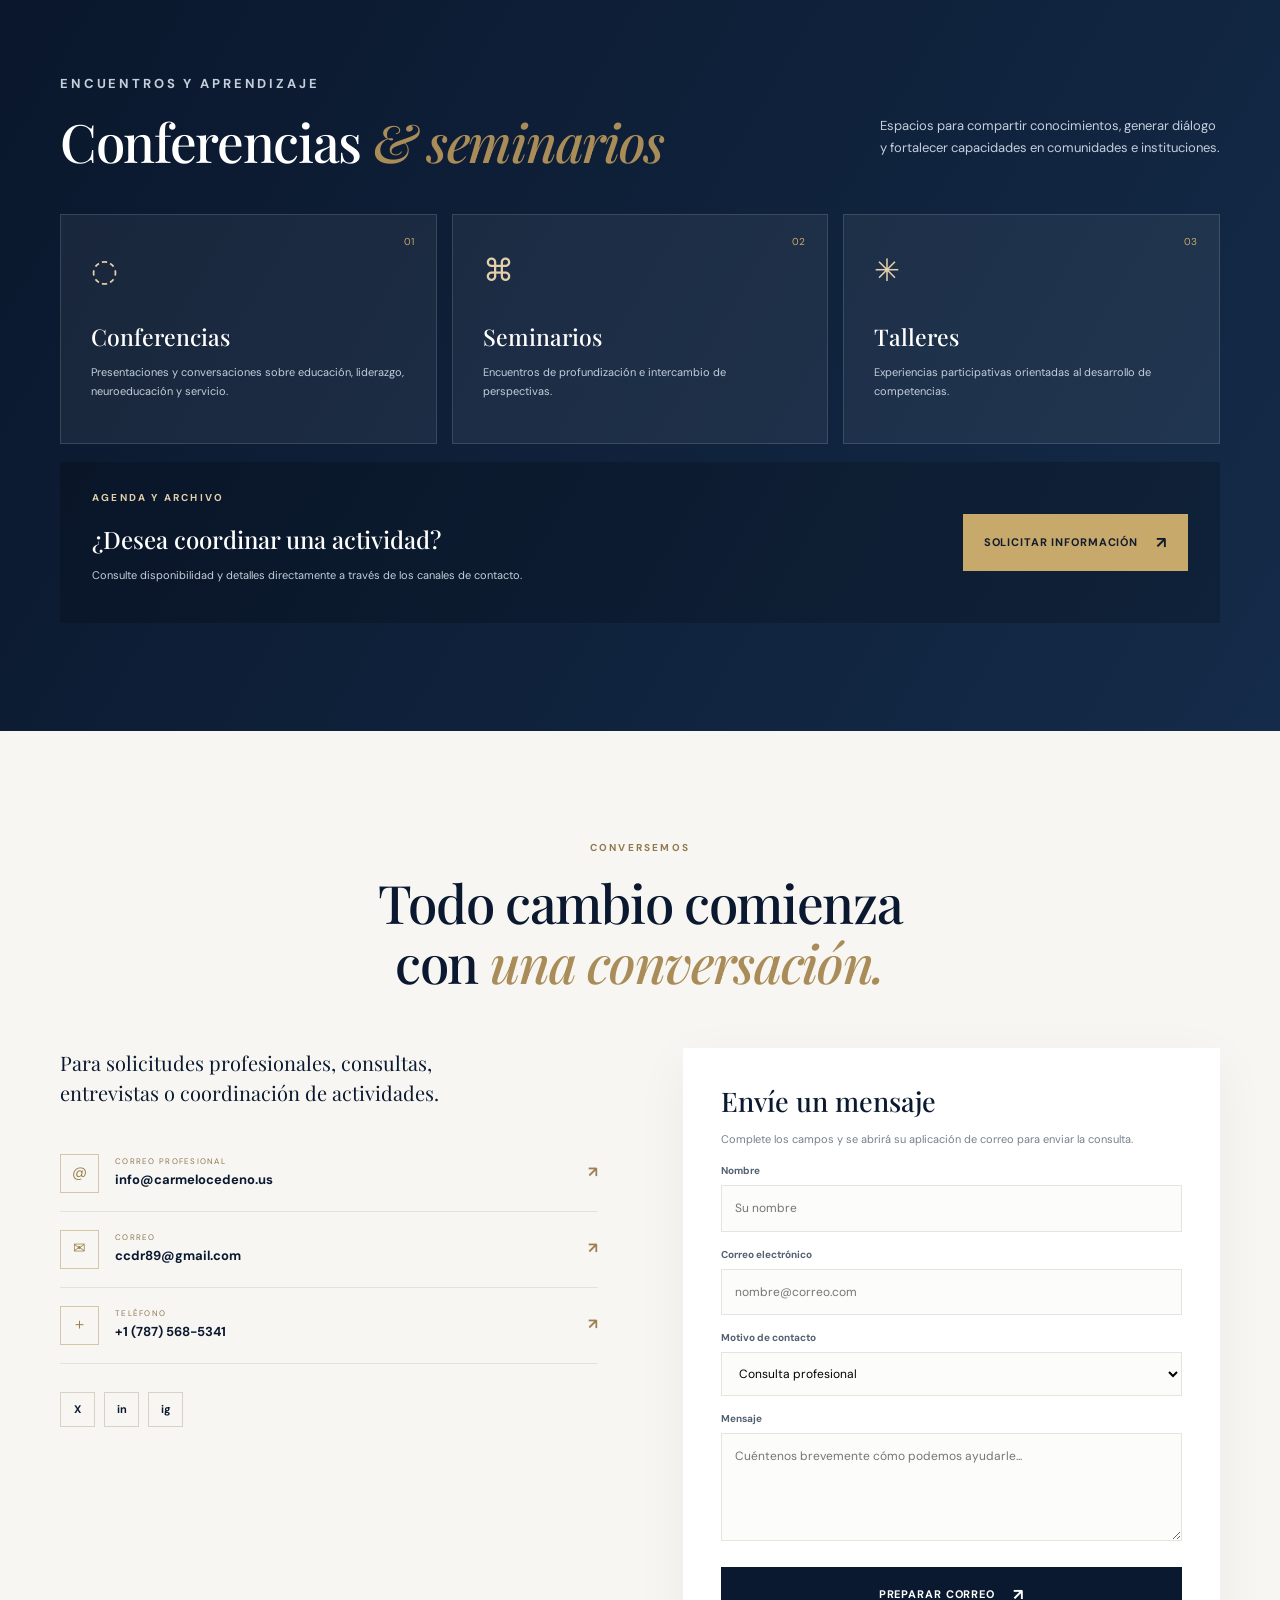
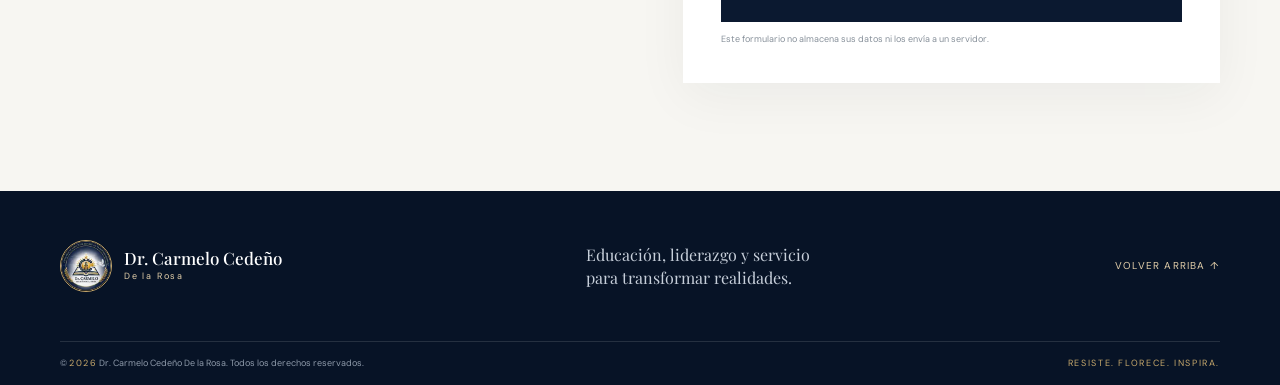
==== commit 50b90757: "Add original enhanced portrait and restore organization logo gallery" ====
--- a/index.html
+++ b/index.html
@@ -96,8 +96,7 @@
       <div class="container biography-grid">
         <div class="portrait-wrap">
           <div class="portrait-frame">
-            <img src="https://sites.google.com/sitesv-images-rt/[base64]w1280"
-                 alt="Retrato profesional del Dr. Carmelo Cedeño De la Rosa" loading="lazy">
+            <img src="assets/img/carmelo-portrait.webp" alt="Fotografía original del Dr. Carmelo Cedeño De la Rosa, optimizada para web" loading="eager" decoding="async" fetchpriority="high">
           </div>
           <div class="portrait-caption"><span class="caption-rule"></span><span>EDUCACIÓN · LIDERAZGO · SERVICIO</span></div>
           <div class="portrait-index">01 <span>/</span> PERFIL</div>
@@ -203,46 +202,93 @@
       </div>
     </section>
 
-    <section class="section organizations-section" id="organizaciones">
-      <div class="container">
-        <div class="section-heading section-heading-light">
-          <div><p class="eyebrow eyebrow-light">PARTICIPACIÓN Y COMPROMISO</p><h2>Organizaciones <em>y redes</em></h2></div>
-          <p class="section-intro">Vínculos profesionales, cívicos, comunitarios y religiosos recogidos en el sitio institucional original.</p>
-        </div>
-        <div class="featured-orgs">
-          <article class="org-feature">
-            <div class="org-image"><img src="https://sites.google.com/sitesv-images-rt/AMxu72uo3pCg9M_0I5pF2R6QFeXy4_kbV7P5UMyin0XBxXv_auj2fGoulc4rjy7TQbzBqdB37e6ijSOTlHy8ymeRc1awxu2nHk_Stj9d_a_koTsucIXlZNxevTuzOogP9hXohGEBjg66IQqqdZkluhgIufQ4IMetjWNC7u8ym9k_JamcSfvYyfvOlUls9R9Qc0I=w1280" alt="Emblema de Fundación Internacional Juventudes por Latinoamérica y el Caribe" loading="lazy"></div>
-            <div><span>FUNDACIÓN</span><h3>Juventudes por Latinoamérica y el Caribe</h3></div>
-          </article>
-          <article class="org-feature">
-            <div class="org-image"><img src="https://sites.google.com/sitesv-images-rt/AMxu72sZKyOmsYGoKUJgBVRgo3tQp8KQOoSCmyAUvvvAbAMGpSkhWrrMPTRJjq8BhPejntITC4roQhEjlY_xWPYgSDehgl_FHdD6FGKW_aWEDbRpfWEn4fA_SQVFqb9278Ns1K4BEw5rX1hUOMK8sYM7_GMgJD0M7RXPNB4EysmomUiJcvDvjeQvWIZpUgn6=w1280" alt="Emblema de Fundación Educando con Amor" loading="lazy"></div>
-            <div><span>FUNDACIÓN</span><h3>Educando con Amor</h3></div>
-          </article>
-          <article class="org-feature">
-            <div class="org-image"><img src="https://sites.google.com/sitesv-images-rt/AMxu72vEi3vwZyoIGm6AcuFNnJIkwDcZk1xMvR3YW-_OvLB0Jp382YK_csumK1SUKCnVi867WnCKBQ9XMEAt2KcZ9sujLBXPYxvwWanGxTFNeJtHXZAxWsi8VBpl7DaCHPlXyxQySqxEQKQNMJMVkDIgVAKrDwB7Fu65CC9raH8bwY1D_WtSLqiIBRF8KXHW_Ws=w1280" alt="Emblema de Caballeros de Colón" loading="lazy"></div>
-            <div><span>ORGANIZACIÓN</span><h3>Caballeros de Colón</h3></div>
-          </article>
-        </div>
-        <div class="org-directory">
-          <div class="org-directory-heading"><span class="eyebrow eyebrow-light">DIRECTORIO</span><span>Otras afiliaciones y espacios de participación</span></div>
-          <div class="org-grid">
-            <div class="org-item"><span>RI</span>Rotary International</div>
-            <div class="org-item"><span>LC</span>Lions Club International</div>
-            <div class="org-item"><span>CL</span>Cámara Internacional de Liderazgo</div>
-            <div class="org-item"><span>RP</span>Red Latinoamericana para la Investigación y el Desarrollo de Políticas Públicas</div>
-            <div class="org-item"><span>CD</span>Colegio de Investigación y la Docencia del Perú</div>
-            <div class="org-item"><span>PE</span>Programa Ecológico Integral Avanzado</div>
-            <div class="org-item"><span>SI</span>Sociedad Iberoamericana para el Desarrollo de la Educación</div>
-            <div class="org-item"><span>OV</span>Orden Soberana Hospitalaria de la Victoria</div>
-            <div class="org-item"><span>OI</span>Observatorio Iberoamericano para el Desarrollo de la Nación</div>
-            <div class="org-item"><span>AP</span>Alpha Phi Omega · Asociación de Exalumnos</div>
-            <div class="org-item"><span>CV</span>Cuerpo de Voluntarios</div>
-            <div class="org-item"><span>JC</span>Cooperativa de Ahorro y Crédito de Juana Díaz</div>
-            <div class="org-item"><span>CI</span>Comités Internacionales</div>
-          </div>
-        </div>
-      </div>
-    </section>
+    
+<section class="section organizations-section" id="organizaciones">
+  <div class="container">
+    <div class="section-heading section-heading-light">
+      <div><p class="eyebrow eyebrow-light">SERVICIO · LIDERAZGO · FORMACIÓN</p><h2>Organizaciones <em>a las que pertenece</em></h2></div>
+      <p class="section-intro">Afiliaciones, redes y espacios de participación que constan en su biografía institucional.</p>
+    </div>
+    <div class="org-gallery-top">
+      <span class="org-total">16 organizaciones y espacios de participación</span>
+      <span class="org-gallery-note">Emblemas originales cuando están disponibles</span>
+    </div>
+    <div class="org-filters" role="group" aria-label="Filtrar organizaciones">
+      <button class="org-filter active" type="button" data-org-filter="all" aria-pressed="true">Todas</button>
+      <button class="org-filter" type="button" data-org-filter="fundaciones" aria-pressed="false">Fundaciones</button>
+      <button class="org-filter" type="button" data-org-filter="servicio" aria-pressed="false">Servicio y comunidad</button>
+      <button class="org-filter" type="button" data-org-filter="academia" aria-pressed="false">Educación e investigación</button>
+      <button class="org-filter" type="button" data-org-filter="redes" aria-pressed="false">Redes e instituciones</button>
+    </div>
+    <div class="org-gallery" id="orgGallery">
+      <article class="org-card" data-org-card data-category="fundaciones">
+        <div class="org-logo"><img src="https://sites.google.com/sitesv-images-rt/AMxu72uo3pCg9M_0I5pF2R6QFeXy4_kbV7P5UMyin0XBxXv_auj2fGoulc4rjy7TQbzBqdB37e6ijSOTlHy8ymeRc1awxu2nHk_Stj9d_a_koTsucIXlZNxevTuzOogP9hXohGEBjg66IQqqdZkluhgIufQ4IMetjWNC7u8ym9k_JamcSfvYyfvOlUls9R9Qc0I=w1280" alt="Logotipo original de Juventudes por Latinoamérica y el Caribe" loading="lazy" referrerpolicy="no-referrer" onerror="this.hidden=true;this.nextElementSibling.hidden=false"><span class="org-wordmark" hidden>Juventudes por Latinoamérica y el Caribe</span></div>
+        <div class="org-card-copy"><p>FUNDACIÓN</p><h3>Juventudes por Latinoamérica y el Caribe</h3></div>
+      </article>
+      <article class="org-card" data-org-card data-category="fundaciones">
+        <div class="org-logo"><img src="https://sites.google.com/sitesv-images-rt/AMxu72sZKyOmsYGoKUJgBVRgo3tQp8KQOoSCmyAUvvvAbAMGpSkhWrrMPTRJjq8BhPejntITC4roQhEjlY_xWPYgSDehgl_FHdD6FGKW_aWEDbRpfWEn4fA_SQVFqb9278Ns1K4BEw5rX1hUOMK8sYM7_GMgJD0M7RXPNB4EysmomUiJcvDvjeQvWIZpUgn6=w1280" alt="Logotipo original de Fundación Educando con Amor" loading="lazy" referrerpolicy="no-referrer" onerror="this.hidden=true;this.nextElementSibling.hidden=false"><span class="org-wordmark" hidden>Fundación Educando con Amor</span></div>
+        <div class="org-card-copy"><p>FUNDACIÓN</p><h3>Educando con Amor</h3></div>
+      </article>
+      <article class="org-card" data-org-card data-category="servicio">
+        <div class="org-logo"><img src="https://sites.google.com/sitesv-images-rt/AMxu72vEi3vwZyoIGm6AcuFNnJIkwDcZk1xMvR3YW-_OvLB0Jp382YK_csumK1SUKCnVi867WnCKBQ9XMEAt2KcZ9sujLBXPYxvwWanGxTFNeJtHXZAxWsi8VBpl7DaCHPlXyxQySqxEQKQNMJMVkDIgVAKrDwB7Fu65CC9raH8bwY1D_WtSLqiIBRF8KXHW_Ws=w1280" alt="Logotipo original de Caballeros de Colón" loading="lazy" referrerpolicy="no-referrer" onerror="this.hidden=true;this.nextElementSibling.hidden=false"><span class="org-wordmark" hidden>Caballeros de Colón</span></div>
+        <div class="org-card-copy"><p>FRATERNIDAD Y SERVICIO</p><h3>Caballeros de Colón</h3><a href="https://www.kofc.org/" target="_blank" rel="noopener">Sitio institucional ↗</a></div>
+      </article>
+      <article class="org-card" data-org-card data-category="servicio">
+        <div class="org-logo"><img src="https://edge.sitecorecloud.io/rotaryinter069c-rotary3836-prod8518-4439/media/project/rotary/rotary-org/news-and-stories/media-resources/image.webp?h=463&amp;iar=0&amp;w=618" alt="Logotipo oficial de Rotary International" loading="lazy" referrerpolicy="no-referrer" onerror="this.hidden=true;this.nextElementSibling.hidden=false"><span class="org-wordmark" hidden>Rotary International</span></div>
+        <div class="org-card-copy"><p>SERVICIO HUMANITARIO</p><h3>Rotary International</h3><a href="https://www.rotary.org/" target="_blank" rel="noopener">Sitio institucional ↗</a></div>
+      </article>
+      <article class="org-card" data-org-card data-category="servicio">
+        <div class="org-logo"><img src="https://www.lionsclubs.org/sites/default/files/division/marketing/brand/logos/Cards_Emblem_2Color.jpg" alt="Emblema oficial de Lions Clubs International" loading="lazy" referrerpolicy="no-referrer" onerror="this.hidden=true;this.nextElementSibling.hidden=false"><span class="org-wordmark" hidden>Lions Clubs International</span></div>
+        <div class="org-card-copy"><p>SERVICIO COMUNITARIO</p><h3>Lions Clubs International</h3><a href="https://www.lionsclubs.org/" target="_blank" rel="noopener">Sitio institucional ↗</a></div>
+      </article>
+      <article class="org-card" data-org-card data-category="redes">
+        <div class="org-logo"><img src="https://adamtec.es/blog/i/img8238_1.jpg" alt="Emblema publicado de la Cámara Internacional de Liderazgo" loading="lazy" referrerpolicy="no-referrer" onerror="this.hidden=true;this.nextElementSibling.hidden=false"><span class="org-wordmark" hidden>Cámara Internacional de Liderazgo</span></div>
+        <div class="org-card-copy"><p>LIDERAZGO INTERNACIONAL</p><h3>Cámara Internacional de Liderazgo</h3><a href="https://cilglobal.org/" target="_blank" rel="noopener">Sitio institucional ↗</a></div>
+      </article>
+      <article class="org-card" data-org-card data-category="redes">
+        <div class="org-logo"><img src="https://aprendeenred.redlatampp.org/pluginfile.php/1/theme_moove/logo/1767845116/logo%20final.png" alt="Logotipo de la Red Latinoamericana para la Investigación y el Desarrollo de Políticas Públicas" loading="lazy" referrerpolicy="no-referrer" onerror="this.hidden=true;this.nextElementSibling.hidden=false"><span class="org-wordmark" hidden>Red Latinoamericana de Políticas Públicas</span></div>
+        <div class="org-card-copy"><p>INVESTIGACIÓN Y POLÍTICAS PÚBLICAS</p><h3>Red Latinoamericana para la Investigación y el Desarrollo de Políticas Públicas</h3><a href="https://redlatampp.org/" target="_blank" rel="noopener">Sitio institucional ↗</a></div>
+      </article>
+      <article class="org-card" data-org-card data-category="academia">
+        <div class="org-logo org-logo-text"><span class="org-wordmark">PERUCIDPE</span></div>
+        <div class="org-card-copy"><p>FORMACIÓN E INVESTIGACIÓN</p><h3>Colegio de Investigación y Docencia del Perú</h3><a href="https://perucidpe.com/" target="_blank" rel="noopener">Sitio institucional ↗</a></div>
+      </article>
+      <article class="org-card" data-org-card data-category="academia">
+        <div class="org-logo org-logo-text"><span class="org-wordmark">Programa Ecológico Integral Avanzado</span></div>
+        <div class="org-card-copy"><p>MEDIO AMBIENTE</p><h3>Programa Ecológico Integral Avanzado</h3></div>
+      </article>
+      <article class="org-card" data-org-card data-category="academia">
+        <div class="org-logo org-logo-text"><span class="org-wordmark">Sociedad Iberoamericana para el Desarrollo de la Educación</span></div>
+        <div class="org-card-copy"><p>EDUCACIÓN</p><h3>Sociedad Iberoamericana para el Desarrollo de la Educación</h3></div>
+      </article>
+      <article class="org-card" data-org-card data-category="servicio">
+        <div class="org-logo org-logo-text"><span class="org-wordmark">Orden Soberana Hospitalaria de la Victoria</span></div>
+        <div class="org-card-copy"><p>SERVICIO Y SOLIDARIDAD</p><h3>Orden Soberana Hospitalaria de la Victoria</h3></div>
+      </article>
+      <article class="org-card" data-org-card data-category="redes">
+        <div class="org-logo org-logo-text"><span class="org-wordmark">Observatorio Iberoamericano para el Desarrollo de la Nación</span></div>
+        <div class="org-card-copy"><p>OBSERVACIÓN Y DESARROLLO</p><h3>Observatorio Iberoamericano para el Desarrollo de la Nación</h3></div>
+      </article>
+      <article class="org-card" data-org-card data-category="servicio">
+        <div class="org-logo"><img src="https://apo.org/wp-content/uploads/2026/07/apo-website-logo-round-white-300-300.png" alt="Logotipo oficial de Alpha Phi Omega" loading="lazy" referrerpolicy="no-referrer" onerror="this.hidden=true;this.nextElementSibling.hidden=false"><span class="org-wordmark" hidden>Alpha Phi Omega</span></div>
+        <div class="org-card-copy"><p>FRATERNIDAD DE SERVICIO</p><h3>Alpha Phi Omega · Asociación de Exalumnos</h3><a href="https://apo.org/" target="_blank" rel="noopener">Sitio institucional ↗</a></div>
+      </article>
+      <article class="org-card" data-org-card data-category="servicio">
+        <div class="org-logo org-logo-text"><span class="org-wordmark">Cuerpo de Voluntarios</span></div>
+        <div class="org-card-copy"><p>VOLUNTARIADO</p><h3>Cuerpo de Voluntarios</h3></div>
+      </article>
+      <article class="org-card" data-org-card data-category="servicio">
+        <div class="org-logo"><img src="https://static.wixstatic.com/media/9e4796_8d13a4d44c57442a97304ffe99d5bd1c~mv2_d_2667_2667_s_4_2.png" alt="Logotipo oficial de Cooperativa Juana Díaz" loading="lazy" referrerpolicy="no-referrer" onerror="this.hidden=true;this.nextElementSibling.hidden=false"><span class="org-wordmark" hidden>Cooperativa Juana Díaz</span></div>
+        <div class="org-card-copy"><p>COOPERATIVISMO</p><h3>Cooperativa de Ahorro y Crédito de Juana Díaz</h3><a href="https://www.coopjuanadiaz.com/" target="_blank" rel="noopener">Sitio institucional ↗</a></div>
+      </article>
+      <article class="org-card" data-org-card data-category="redes">
+        <div class="org-logo org-logo-text"><span class="org-wordmark">Comités Internacionales</span></div>
+        <div class="org-card-copy"><p>COOPERACIÓN</p><h3>Comités Internacionales</h3></div>
+      </article>
+    </div>
+    <p class="org-source-note">Se conservaron las denominaciones del sitio biográfico. En los casos donde no se pudo localizar un archivo gráfico verificable, se muestra el nombre institucional completo en lugar de inventar un emblema.</p>
+  </div>
+</section>
 
     <section class="section publications-section" id="publicaciones">
       <div class="container">
--- a/assets/css/styles.css
+++ b/assets/css/styles.css
@@ -0,0 +1,47 @@
+@import url('https://fonts.googleapis.com/css2?family=DM+Sans:wght@400;500;600;700&family=Playfair+Display:ital,wght@0,500;0,600;0,700;1,500;1,600&display=swap');
+:root{--navy:#0b1930;--navy2:#142b49;--gold:#c8a96c;--gold2:#e3cfaa;--paper:#f7f6f2;--ink:#1d2735;--muted:#687383;--line:#e5e2da;--serif:'Playfair Display',Georgia,serif;--sans:'DM Sans',Arial,sans-serif;--w:1160px}
+*{box-sizing:border-box}html{scroll-behavior:smooth;scroll-padding-top:90px}body{margin:0;background:var(--paper);color:var(--ink);font:15px/1.7 var(--sans);-webkit-font-smoothing:antialiased}a{color:inherit;text-decoration:none}button,input,textarea,select{font:inherit}.container{width:min(var(--w),calc(100% - 48px));margin:auto}.skip-link{position:absolute;left:-9999px}.skip-link:focus{left:12px;top:12px;background:white;padding:10px;z-index:999}
+.topline{background:#071326;color:#d9dce2;font-size:10px;letter-spacing:.13em}.topline-inner{height:35px;display:flex;align-items:center;justify-content:space-between}.topline i{color:var(--gold);font-style:normal;padding:0 5px}.topline-links{display:flex;gap:24px;font-size:11px;letter-spacing:.04em;color:#c3cbd5}
+.site-header{position:sticky;top:0;z-index:100;background:rgba(11,25,48,.97);border-bottom:1px solid #ffffff18;backdrop-filter:blur(14px)}.nav-wrap{height:82px;display:flex;align-items:center;justify-content:space-between;gap:24px}.brand{display:flex;align-items:center;gap:12px;min-width:205px;color:white}.brand-mark{width:48px;height:48px;border-radius:50%;background:#fff;display:grid;place-items:center;overflow:hidden;flex:0 0 48px;border:1px solid var(--gold)}.brand-mark img{width:100%;height:100%;object-fit:cover}.brand-copy{display:flex;flex-direction:column;line-height:1.18}.brand-copy strong{font:600 17px var(--serif)}.brand-copy small{font-size:10px;color:var(--gold2);letter-spacing:.2em;text-transform:uppercase;margin-top:5px}.main-nav{display:flex;align-items:center;gap:clamp(9px,1.25vw,20px)}.nav-link{font-size:11px;color:#d9e0e9;white-space:nowrap}.nav-link:hover,.nav-link.active{color:var(--gold2)}.nav-contact{border:1px solid #c8a96c99;padding:10px 13px;color:var(--gold2)}.nav-contact span{margin-left:7px}.menu-toggle{display:none;background:none;border:0;padding:8px}.menu-toggle span{display:block;width:24px;height:2px;background:white;margin:5px}
+.hero{position:relative;min-height:650px;display:flex;align-items:center;overflow:hidden;background:var(--navy)}.hero-image{position:absolute;inset:0;background:url('https://sites.google.com/sitesv-images-rt/AMxu72vSOO74iQ9_Au2IfDsDBJCFQYy6ef_t99-u6H2IOrxvGE6gipZAll9255O7OvmPF4zKIkK3i0X0_1iAwIvKaXm3Vmr1ytbuN3dnorHhFZRGP4tgTzuexvZkAqIt8Ca_GQGFPiqqv-vVsm_AHk2g2gQgFLhX3h7Wfloc=w1280') center 46%/cover;opacity:.75}.hero-shade{position:absolute;inset:0;background:linear-gradient(90deg,#050f1ef0 0%,#08162ad6 44%,#08162a40 100%),linear-gradient(0deg,#050f1e70,transparent 48%)}.hero-content{position:relative;z-index:2;padding:100px 0;color:white}.eyebrow{font-size:10px;letter-spacing:.22em;font-weight:700;color:#92794d;margin:0 0 17px;display:flex;align-items:center;gap:10px}.eyebrow-light{color:var(--gold2)}.eyebrow span{width:28px;height:1px;background:var(--gold)}.hero h1{font:500 clamp(48px,6.2vw,78px)/1.05 var(--serif);letter-spacing:-.035em;margin:0 0 23px}.hero h1 em,.section h2 em,.conference-heading h2 em{color:var(--gold2);font-weight:500}.hero-lead{font-size:19px;line-height:1.55;color:#edf0f4;margin:0 0 15px}.hero-roles{font-size:12px;color:#d1d8e1;margin:0 0 30px}.hero-roles b{color:var(--gold);padding:0 6px}.hero-actions{display:flex;gap:12px;flex-wrap:wrap}.button{display:inline-flex;align-items:center;justify-content:center;gap:18px;padding:14px 20px;font-size:11px;letter-spacing:.08em;text-transform:uppercase;font-weight:700;border:1px solid transparent;transition:.2s}.button:hover{transform:translateY(-2px)}.button span{font-size:16px}.button-gold{background:var(--gold);color:#111c2c}.button-outline{border-color:#ffffff88;color:white}.button-dark{background:var(--navy);color:white}.hero-motto{display:flex;align-items:center;gap:14px;margin-top:62px;color:var(--gold2);font-size:10px;letter-spacing:.28em}.motto-line{height:1px;width:42px;background:var(--gold)}.scroll-cue{position:absolute;bottom:24px;left:50%;width:28px;height:42px;border:1px solid #ffffff77;border-radius:20px;display:grid;place-items:start center;padding-top:8px}.scroll-cue span{width:3px;height:8px;border-radius:4px;background:var(--gold2);animation:scroll 1.5s infinite}@keyframes scroll{to{transform:translateY(11px);opacity:0}}
+.service-band{background:white;border-bottom:1px solid var(--line)}.service-grid{display:grid;grid-template-columns:1.4fr repeat(3,1fr);padding:38px 0}.service-intro{grid-row:span 2;padding:14px 28px 14px 0}.service-intro h2{font:500 27px/1.2 var(--serif);margin:0}.service-intro .eyebrow{margin-bottom:10px}.service-card{min-height:86px;padding:16px 19px;border-left:1px solid var(--line);border-bottom:1px solid var(--line);display:flex;flex-direction:column;justify-content:center}.service-card:nth-last-child(-n+3){border-bottom:0}.service-card:hover{background:#f8f5ed}.service-icon{font-size:21px;color:#9e8250;line-height:1;margin-bottom:7px}.service-card strong{font-size:13px;color:var(--navy)}.service-card small{font-size:10px;color:var(--muted)}
+.section{padding:108px 0}.biography-section{background:var(--paper)}.biography-grid{display:grid;grid-template-columns:.92fr 1.08fr;gap:clamp(55px,8vw,115px);align-items:center}.portrait-wrap{position:relative;padding:0 28px 42px 0}.portrait-frame{aspect-ratio:4/5;background:#d8d5cc;overflow:hidden;box-shadow:18px 18px 0 #e8e3d8}.portrait-frame img{width:100%;height:100%;object-fit:cover;object-position:center 25%}.portrait-caption{position:absolute;bottom:14px;left:0;display:flex;align-items:center;gap:12px;font-size:9px;letter-spacing:.18em;color:#7b6a4a}.caption-rule{width:34px;height:1px;background:var(--gold)}.portrait-index{position:absolute;right:0;bottom:55px;writing-mode:vertical-rl;font-size:10px;letter-spacing:.18em;color:#8d8b85}.portrait-index span{color:var(--gold);padding:8px 0}.bio-copy h2,.section h2,.conference-heading h2,.contact-heading h2{font:500 clamp(37px,4.2vw,53px)/1.13 var(--serif);letter-spacing:-.025em;color:var(--navy);margin:0 0 22px}.bio-copy h2 em,.section h2 em,.contact-heading h2 em{color:#a98c58}.bio-copy p{color:#626c79}.lead,.bio-copy .lead{font:19px/1.5 var(--serif);color:var(--navy)}.credential-list{border-block:1px solid var(--line);margin:28px 0 24px;display:grid;grid-template-columns:1fr 1fr}.credential-list div{padding:13px 8px 13px 0;display:flex;gap:12px;font-size:12px;color:#334054}.credential-number{font-size:10px;color:#b2925b}.text-link{display:inline-flex;gap:18px;color:#8a7044;font-size:11px;letter-spacing:.09em;text-transform:uppercase;font-weight:700;border-bottom:1px solid #c9b58e;padding-bottom:7px}
+.academic-section{background:white}.section-heading{display:flex;justify-content:space-between;align-items:end;gap:50px;margin-bottom:46px}.section-heading h2{margin:0}.section-intro{max-width:360px;color:#687383;font-size:13px;margin:0 0 7px}.academic-feature{display:grid;grid-template-columns:70px 1fr 100px;gap:26px;background:var(--navy);color:white;padding:40px 44px;margin-bottom:20px;position:relative;overflow:hidden}.academic-feature-number{font:42px var(--serif);color:var(--gold)}.feature-label,.card-kicker{font-size:9px;letter-spacing:.2em;color:var(--gold2);font-weight:700}.academic-feature h3{font:500 26px/1.25 var(--serif);margin:10px 0 12px}.academic-feature p{color:#c8d0db;font-size:12px;margin:0}.feature-seal{width:78px;height:78px;border:1px solid #c8a96c88;border-radius:50%;display:grid;place-items:center;font:24px var(--serif);color:var(--gold2)}.academic-columns{display:grid;grid-template-columns:repeat(4,1fr);gap:14px}.academic-card{padding:24px 22px;background:var(--paper);min-height:215px;border-top:2px solid var(--gold)}.academic-card h3{font:500 19px/1.3 var(--serif);color:var(--navy);margin:12px 0}.academic-card p{font-size:11px;color:#687383;margin:0}.card-kicker{font-size:8px;color:#92794d}.details-heading{display:flex;justify-content:space-between;align-items:end;margin:58px 0 18px}.details-heading h3{font:500 27px var(--serif);color:var(--navy);margin:0}.details-heading .eyebrow{margin-bottom:6px}.details-note{font-size:10px;color:#8a8e95}.accordion-list{border-top:1px solid var(--line)}.accordion-item{border-bottom:1px solid var(--line)}.accordion-item summary{list-style:none;display:flex;align-items:center;gap:20px;padding:18px 8px;cursor:pointer;color:var(--navy);font-size:13px;font-weight:600}.accordion-item summary::-webkit-details-marker{display:none}.accordion-no{font-size:10px;color:#b2925b;min-width:24px}.accordion-plus{margin-left:auto;color:#9e8250;font-size:21px}.accordion-item[open] .accordion-plus{transform:rotate(45deg)}.accordion-body{padding:0 50px 18px;color:#667181;font-size:12px;max-width:850px}
+.organizations-section{background:var(--navy);color:white;position:relative}.organizations-section .container{position:relative}.section-heading-light h2,.conference-heading h2{color:white}.section-heading-light .section-intro{color:#bdc7d4}.featured-orgs{display:grid;grid-template-columns:repeat(3,1fr);gap:16px;margin-bottom:48px}.org-feature{background:white;color:var(--navy);padding:18px;display:flex;align-items:center;gap:18px;min-height:150px}.org-image{width:100px;height:100px;flex:0 0 100px;background:#f4f3ef;display:grid;place-items:center;padding:9px}.org-image img{width:100%;height:100%;object-fit:contain}.org-feature span{font-size:8px;letter-spacing:.2em;color:#9d8150;font-weight:700}.org-feature h3{font:500 18px/1.25 var(--serif);margin:7px 0 0}.org-directory{border-top:1px solid #ffffff33;padding-top:28px}.org-directory-heading{display:flex;justify-content:space-between;gap:20px;margin-bottom:20px}.org-directory-heading>span:last-child{font-size:11px;color:#bdc7d4}.org-grid{display:grid;grid-template-columns:repeat(3,1fr);gap:1px;background:#ffffff22;border:1px solid #ffffff22}.org-item{background:var(--navy);display:flex;align-items:center;gap:13px;padding:16px 15px;font-size:11px;color:#e4e8ee;min-height:64px}.org-item span{width:28px;height:28px;display:grid;place-items:center;border:1px solid #c8a96c99;color:var(--gold2);font-size:8px;flex:0 0 28px}
+.publications-section{background:var(--paper)}.publication-layout{display:grid;grid-template-columns:.72fr 1.28fr;gap:60px;background:white;padding:42px}.publication-aside{padding:10px 25px 10px 5px;border-right:1px solid var(--line)}.big-quote{font:72px var(--serif);color:var(--gold);line-height:.8}.publication-aside h3{font:500 27px/1.25 var(--serif);color:var(--navy);margin:15px 0}.publication-aside p{font-size:12px;color:#687383;margin-bottom:26px}.pub-tabs{display:flex;gap:6px;border-bottom:1px solid var(--line);padding-bottom:12px}.pub-tab{border:0;background:transparent;color:#76808c;padding:9px 15px;font-size:11px}.pub-tab.active{background:var(--navy);color:white}.pub-panel{padding-top:25px}.pub-year-list{display:flex;gap:8px}.year-chip{border:1px solid var(--line);background:white;padding:7px 13px;color:#77808b;font-size:10px}.year-chip.active{border-color:var(--gold);color:#856b3e;background:#fbf8f1}.empty-state{min-height:210px;display:flex;flex-direction:column;align-items:center;justify-content:center;text-align:center;padding:25px;color:#75808e}.empty-icon{width:46px;height:46px;border:1px solid #d7c6a4;color:#a78a56;border-radius:50%;display:grid;place-items:center;font-size:20px;margin-bottom:12px}.empty-state h3{font:500 22px var(--serif);color:var(--navy);margin:0 0 5px}.empty-state p{font-size:11px;max-width:360px;margin:0}
+.distinctions-section{background:white}.distinctions-grid{display:grid;grid-template-columns:1fr 1fr;gap:80px;align-items:center}.distinctions-grid h2{margin:0 0 20px}.distinctions-grid p{color:#687383;font-size:13px}.distinctions-grid .lead{color:var(--navy);font-size:19px}.distinction-panel{padding:40px;background:var(--paper);border:1px solid var(--line);min-height:330px}.distinction-emblem{width:58px;height:58px;border-radius:50%;display:grid;place-items:center;background:var(--navy);color:var(--gold2);font-size:28px;margin-bottom:25px}.distinction-panel .feature-label{color:#987c4c}.distinction-panel h3{font:500 28px/1.2 var(--serif);color:var(--navy);margin:10px 0}.distinction-panel p{font-size:12px}.year-row{display:flex;gap:9px;margin-top:25px}.year-row span{border-top:1px solid #c7b58f;padding:8px 17px 0 0;font-size:10px;color:#8c744a}
+.conferences-section{background:linear-gradient(120deg,#0a172c,#142b49);color:white;position:relative}.conference-heading{display:flex;justify-content:space-between;align-items:end;gap:50px;margin-bottom:42px}.conference-heading h2{margin:0}.conference-heading p{max-width:340px;color:#c5cfdb;font-size:13px}.conference-cards{display:grid;grid-template-columns:repeat(3,1fr);gap:15px}.conference-card{position:relative;padding:30px;background:#ffffff0f;border:1px solid #ffffff22;min-height:230px}.conference-number{position:absolute;right:22px;top:18px;font-size:10px;color:var(--gold)}.conference-symbol{font-size:31px;color:var(--gold2);margin-bottom:23px}.conference-card h3{font:500 23px var(--serif);margin:0 0 8px}.conference-card p{font-size:11px;color:#c5cfdb}.conference-cta{display:flex;justify-content:space-between;align-items:center;gap:25px;padding:27px 32px;background:#0003;margin-top:18px}.conference-cta h3{font:500 24px var(--serif);margin:0;color:white}.conference-cta p{font-size:11px;color:#c5cfdb}
+.contact-section{background:var(--paper)}.contact-heading{text-align:center;margin-bottom:55px}.contact-heading .eyebrow{justify-content:center}.contact-heading h2{margin:0}.contact-grid{display:grid;grid-template-columns:1fr 1fr;gap:85px;align-items:start}.contact-details .lead{font-size:20px;margin:0 0 28px;max-width:440px}.contact-line{display:flex;align-items:center;gap:16px;padding:18px 0;border-bottom:1px solid var(--line)}.contact-icon{width:39px;height:39px;border:1px solid #d5c6a8;color:#9b7d49;display:grid;place-items:center}.contact-line>span:nth-child(2){display:flex;flex-direction:column}.contact-line small{font-size:8px;letter-spacing:.16em;color:#8d7853}.contact-line strong{font-size:13px;color:var(--navy)}.contact-line>b{margin-left:auto;color:#9c8051}.social-links{display:flex;gap:9px;margin-top:28px}.social-links a{width:35px;height:35px;border:1px solid #d8d2c5;display:grid;place-items:center;color:var(--navy);font-size:11px;font-weight:700}.contact-form{background:white;padding:35px 38px;box-shadow:0 14px 50px #141e2d0d}.contact-form h3{font:500 27px var(--serif);color:var(--navy);margin:0}.contact-form>p{font-size:11px;color:#75808d}.contact-form label{display:block;font-size:10px;color:#526071;font-weight:700;margin:14px 0 6px}.contact-form input,.contact-form textarea,.contact-form select{width:100%;border:1px solid #e5e4df;background:#fcfcfa;padding:12px 13px;font-size:12px;outline:none}.contact-form input:focus,.contact-form textarea:focus,.contact-form select:focus{border-color:#b99c69}.form-submit{margin-top:18px;width:100%;border:0}.form-note{display:block;font-size:9px;color:#87909a;margin-top:10px}
+.site-footer{background:#071326;color:white}.footer-main{display:flex;align-items:center;justify-content:space-between;gap:25px;padding:36px 0}.footer-brand{display:flex;align-items:center;gap:12px}.footer-logo{width:52px;height:52px;border:1px solid var(--gold);border-radius:50%;overflow:hidden;display:block;flex:0 0 52px;background:white}.footer-logo img{width:100%;height:100%;object-fit:cover}.footer-brand>span:last-child{display:flex;flex-direction:column}.footer-brand strong{font:500 17px var(--serif)}.footer-brand small{font-size:9px;letter-spacing:.2em;color:var(--gold2)}.footer-main>p{font:16px/1.45 var(--serif);color:#c7cfda}.back-top{font-size:10px;letter-spacing:.12em;text-transform:uppercase;color:var(--gold2)}.footer-bottom{display:flex;justify-content:space-between;gap:15px;border-top:1px solid #ffffff1f;padding:14px 0;color:#8e9aaa;font-size:9px}.footer-bottom span:last-child{color:var(--gold);letter-spacing:.18em}
+.floating-search{position:fixed;right:22px;bottom:22px;width:46px;height:46px;border:0;border-radius:50%;background:var(--gold);color:var(--navy);font-size:28px;z-index:90;box-shadow:0 6px 22px #0003}.search-overlay{position:fixed;inset:0;z-index:200;background:#040c18d4;display:none;align-items:flex-start;justify-content:center;padding:12vh 20px}.search-overlay.open{display:flex}.search-box{width:min(620px,100%);background:white;padding:38px;position:relative}.search-close{position:absolute;right:18px;top:12px;border:0;background:none;font-size:28px}.search-box h2{font:500 30px var(--serif);color:var(--navy)}.search-box input{width:100%;padding:14px;border:1px solid var(--line)}.search-results{display:flex;flex-direction:column;gap:8px;padding-top:15px;font-size:11px}.search-results a{padding:10px 12px;background:var(--paper);color:var(--navy);display:flex;justify-content:space-between}
+@media(max-width:1050px){.main-nav{gap:9px}.nav-link{font-size:10px}.brand{min-width:180px}.service-grid{grid-template-columns:1.2fr repeat(3,1fr)}.academic-columns{grid-template-columns:repeat(2,1fr)}}
+@media(max-width:820px){.topline-links a:first-child{display:none}.nav-wrap{height:72px}.menu-toggle{display:block}.main-nav{display:none;position:absolute;top:72px;left:0;right:0;background:var(--navy);padding:12px 24px 22px;flex-direction:column;align-items:stretch;gap:0}.main-nav.open{display:flex}.nav-link{font-size:12px;padding:12px 4px;border-bottom:1px solid #ffffff18}.nav-contact{border:0}.hero{min-height:600px}.service-grid{grid-template-columns:repeat(3,1fr)}.service-intro{grid-column:1/-1;grid-row:auto;padding:0 0 22px}.service-card{border:1px solid var(--line);margin:-.5px}.biography-grid{grid-template-columns:1fr;gap:40px}.portrait-wrap{width:min(440px,100%);margin:auto}.section{padding:80px 0}.section-heading,.conference-heading{align-items:start;flex-direction:column;gap:15px}.featured-orgs{grid-template-columns:1fr}.org-grid{grid-template-columns:repeat(2,1fr)}.publication-layout{grid-template-columns:1fr;gap:28px;padding:28px}.publication-aside{border:0;border-bottom:1px solid var(--line);padding-bottom:25px}.distinctions-grid,.contact-grid{grid-template-columns:1fr;gap:40px}}
+@media(max-width:560px){.container{width:calc(100% - 34px)}.topline{font-size:8px}.topline-links{font-size:9px}.brand-mark{width:42px;height:42px;flex-basis:42px}.brand-copy strong{font-size:14px}.hero{min-height:590px}.hero h1{font-size:47px}.hero-lead{font-size:17px}.hero-roles{font-size:10px;max-width:300px}.hero-actions{flex-direction:column;width:min(300px,100%)}.hero-motto{margin-top:44px;font-size:8px}.service-grid{grid-template-columns:repeat(2,1fr);padding:25px 0}.service-card{min-height:100px;padding:14px}.section{padding:65px 0}.bio-copy h2,.section h2,.conference-heading h2,.contact-heading h2{font-size:37px}.credential-list,.academic-columns,.conference-cards{grid-template-columns:1fr}.academic-feature{grid-template-columns:1fr;gap:14px;padding:27px 24px}.academic-feature h3{font-size:22px}.feature-seal{position:absolute;right:22px;top:22px;width:54px;height:54px;font-size:17px}.details-heading,.org-directory-heading,.conference-cta,.footer-main{align-items:start;flex-direction:column}.accordion-item summary{gap:12px;font-size:11px}.accordion-body{padding:0 25px 18px 38px}.org-grid{grid-template-columns:1fr}.org-image{width:80px;height:80px;flex-basis:80px}.publication-layout{padding:22px}.pub-tabs{gap:0}.pub-tab{padding:9px 11px}.contact-form{padding:25px 20px}.footer-bottom{flex-direction:column}.floating-search{right:14px;bottom:14px;width:42px;height:42px}.search-box{padding:28px 20px}.search-box h2{font-size:25px}.desktop-only{display:none}}
+@media(prefers-reduced-motion:reduce){html{scroll-behavior:auto}*,*:before,*:after{animation-duration:.01ms!important;animation-iteration-count:1!important;transition-duration:.01ms!important}}
+
+/* Gallery of institutional affiliations */
+.portrait-frame{aspect-ratio:.92}
+.portrait-frame img{object-fit:cover;object-position:center 35%;width:100%;height:100%;display:block}
+.org-gallery-top{display:flex;justify-content:space-between;align-items:center;gap:16px;margin:0 0 17px;color:#d7dfeb;font-size:10px;letter-spacing:.08em}
+.org-total{color:var(--gold2);font-weight:700;text-transform:uppercase}
+.org-gallery-note{color:#aeb9c8}
+.org-filters{display:flex;flex-wrap:wrap;gap:8px;margin:0 0 24px}
+.org-filter{border:1px solid #ffffff3b;background:transparent;color:#e3e9f0;padding:9px 14px;font-size:10px;letter-spacing:.04em;cursor:pointer;transition:.2s}
+.org-filter:hover,.org-filter.active{background:var(--gold);border-color:var(--gold);color:#101d31}
+.org-gallery{display:grid;grid-template-columns:repeat(4,minmax(0,1fr));gap:14px}
+.org-card{min-width:0;background:#fff;border:1px solid #ffffff20;padding:15px;display:flex;flex-direction:column;gap:0;min-height:226px;transition:transform .22s ease,box-shadow .22s ease}
+.org-card:hover{transform:translateY(-4px);box-shadow:0 14px 28px #0003}
+.org-card[hidden]{display:none!important}
+.org-logo{height:112px;width:100%;display:flex;align-items:center;justify-content:center;padding:10px;background:#f8f8f6;border:1px solid #efede7;overflow:hidden}
+.org-logo img{display:block;max-width:100%;max-height:100%;width:auto;height:auto;object-fit:contain}
+.org-logo-text{background:linear-gradient(145deg,#f8f7f3,#efede7);padding:14px}
+.org-wordmark{max-width:100%;font:600 15px/1.2 var(--serif);color:var(--navy);text-align:center;overflow-wrap:anywhere}
+.org-logo-text .org-wordmark{font:700 12px/1.25 var(--sans);letter-spacing:.045em;text-transform:uppercase}
+.org-card-copy{padding:13px 2px 0}
+.org-card-copy p{margin:0 0 6px;color:#9a7d4a;font-size:8px;line-height:1.3;letter-spacing:.16em;font-weight:700;text-transform:uppercase}
+.org-card-copy h3{font:500 15px/1.28 var(--serif);color:var(--navy);margin:0}
+.org-card-copy a{display:inline-block;margin-top:8px;color:#8d7145;font-size:9px;letter-spacing:.04em}
+.org-source-note{margin:19px 0 0;color:#aeb9c8;font-size:10px;line-height:1.55;max-width:850px}
+@media(max-width:1050px){.org-gallery{grid-template-columns:repeat(3,minmax(0,1fr))}}
+@media(max-width:820px){.org-gallery{grid-template-columns:repeat(2,minmax(0,1fr))}.org-gallery-top{align-items:flex-start;flex-direction:column;gap:5px}}
+@media(max-width:560px){.org-gallery{grid-template-columns:repeat(2,minmax(0,1fr));gap:9px}.org-card{padding:10px;min-height:208px}.org-logo{height:88px;padding:7px}.org-card-copy h3{font-size:13px}.org-filter{padding:8px 10px;font-size:9px}.org-wordmark{font-size:13px}.org-logo-text .org-wordmark{font-size:10px}}
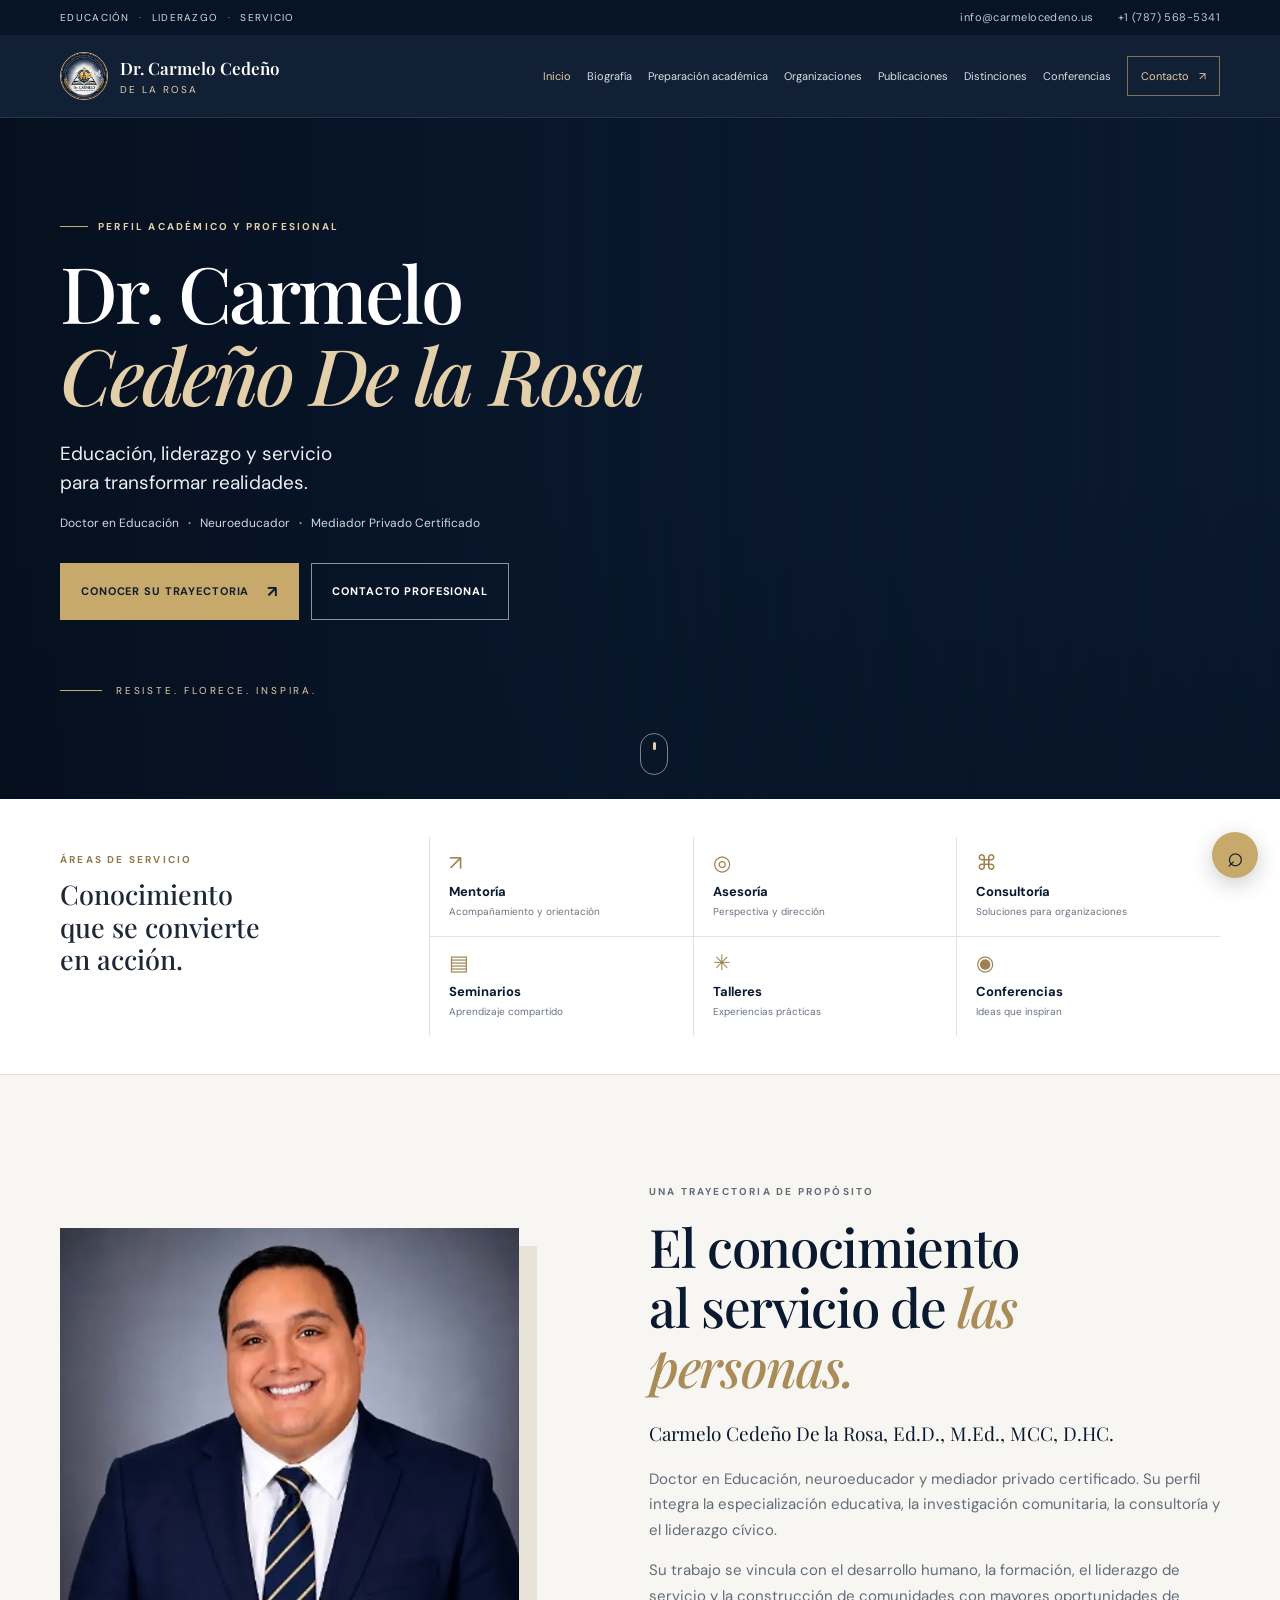
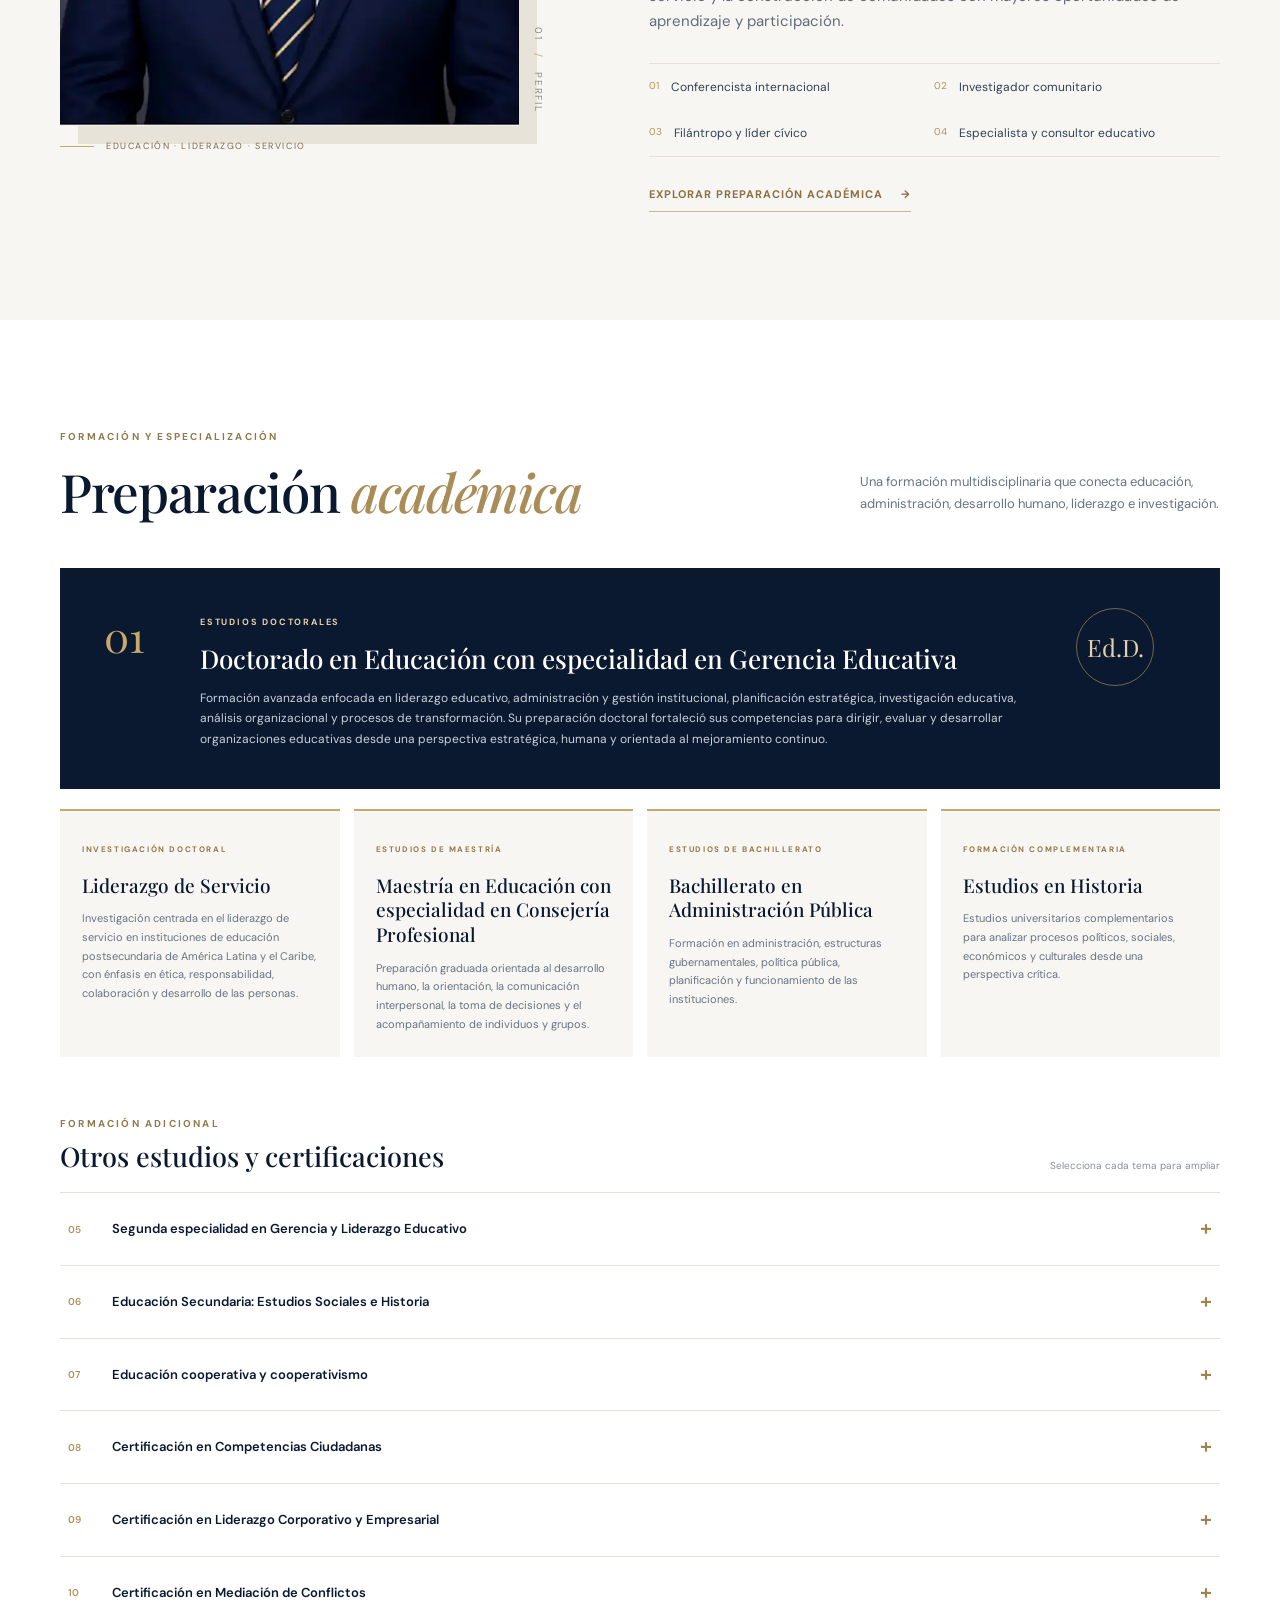
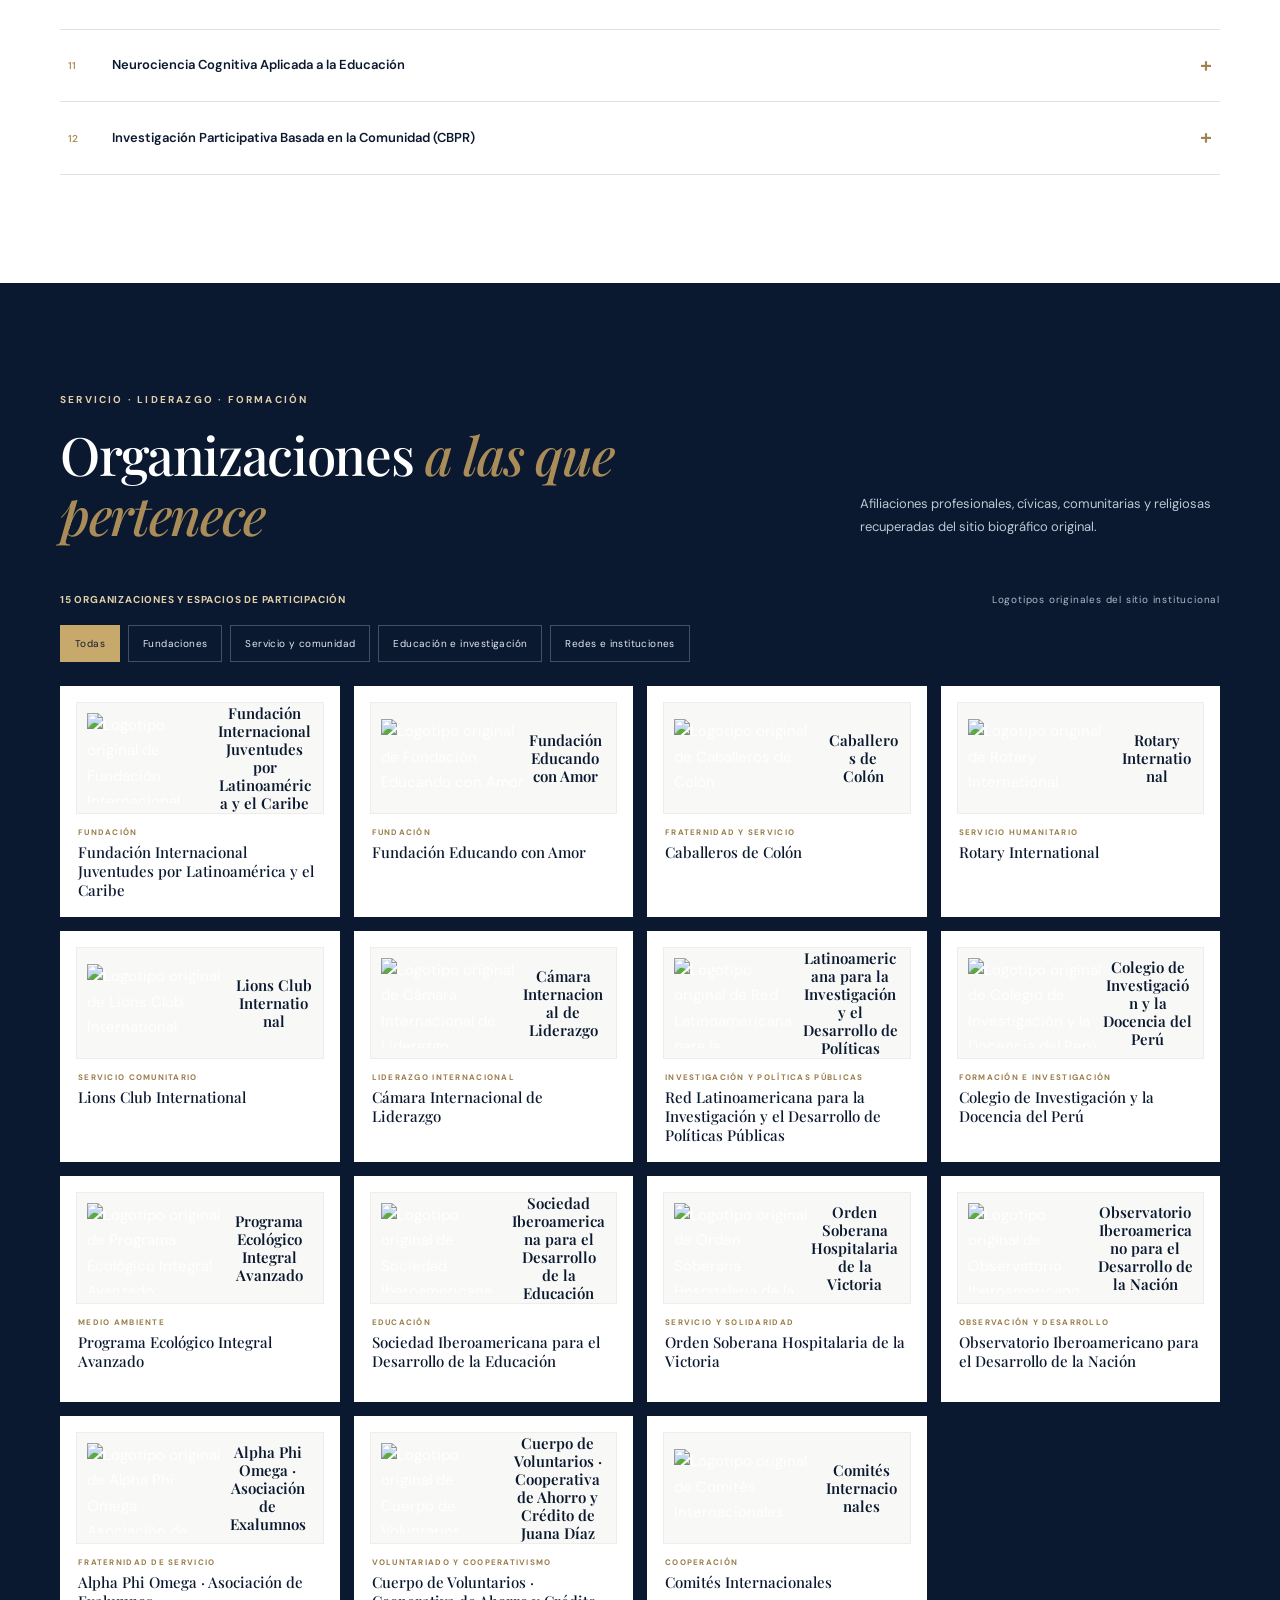
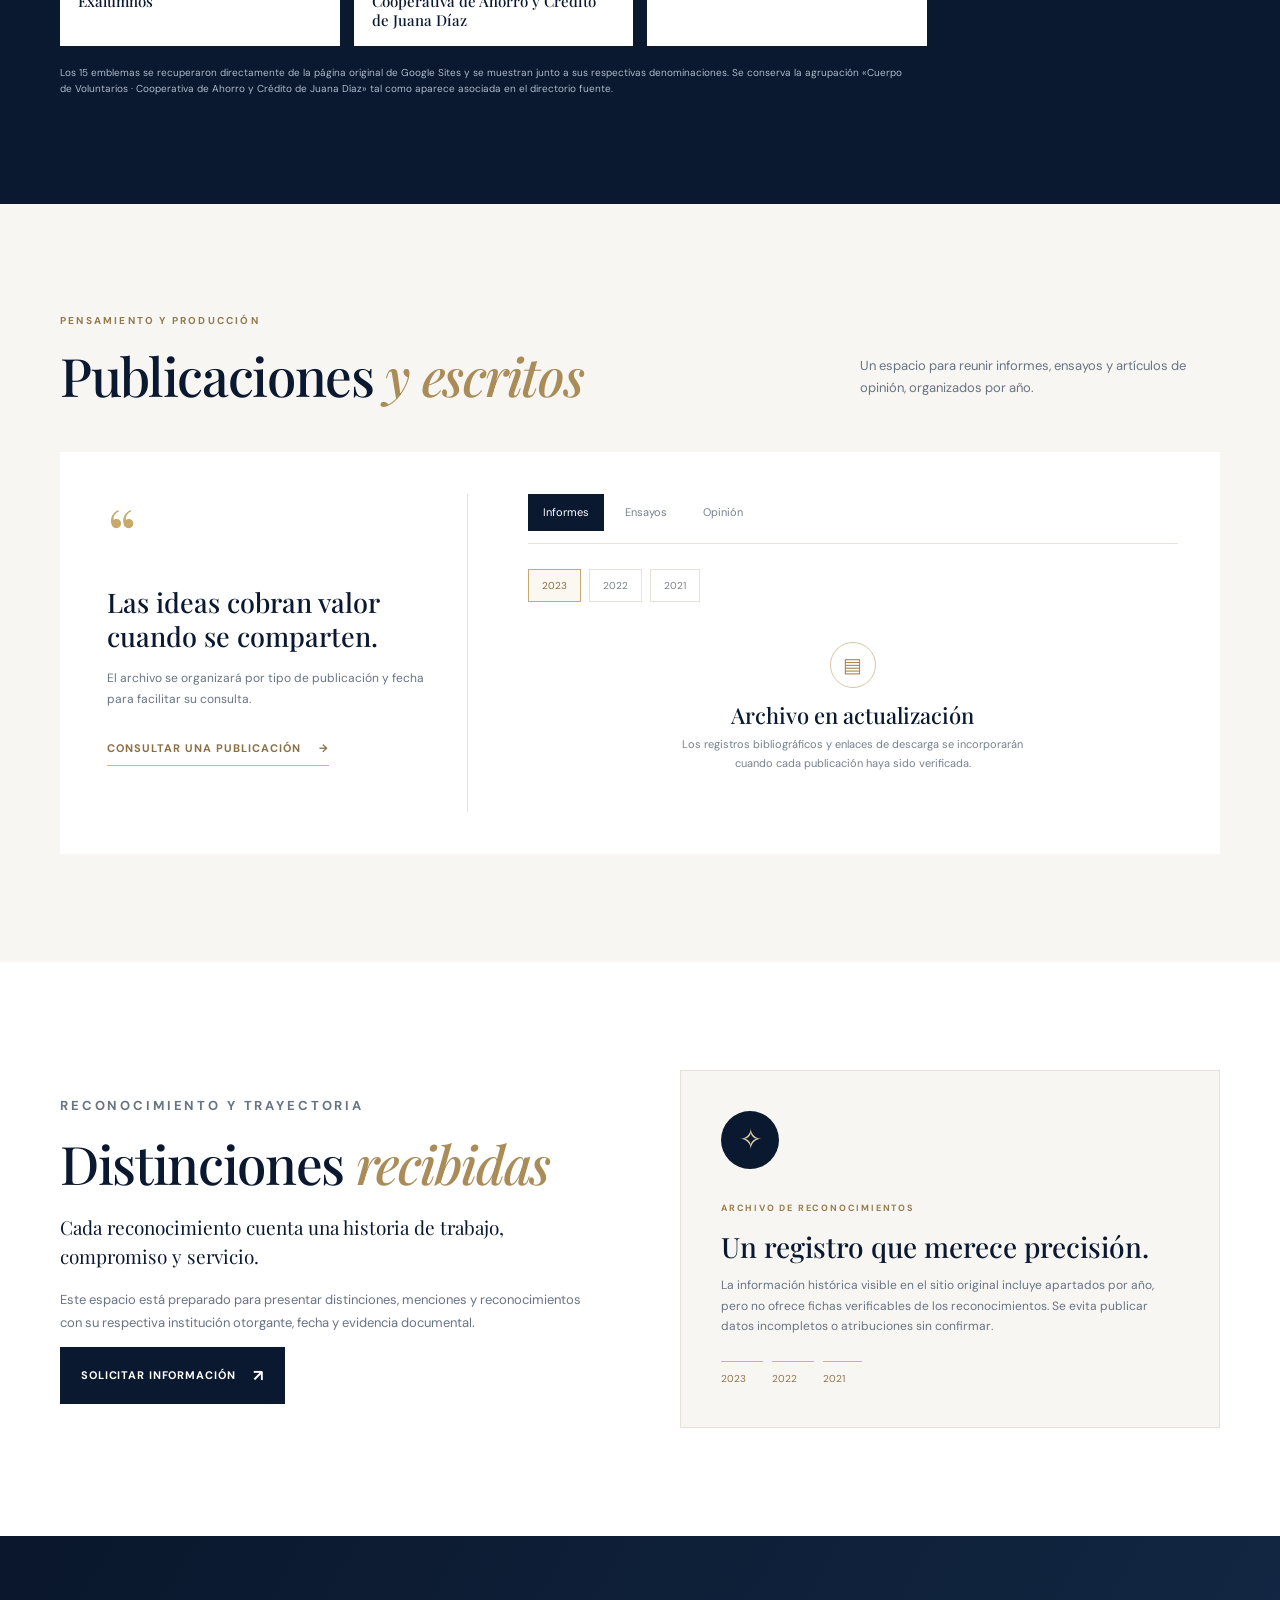
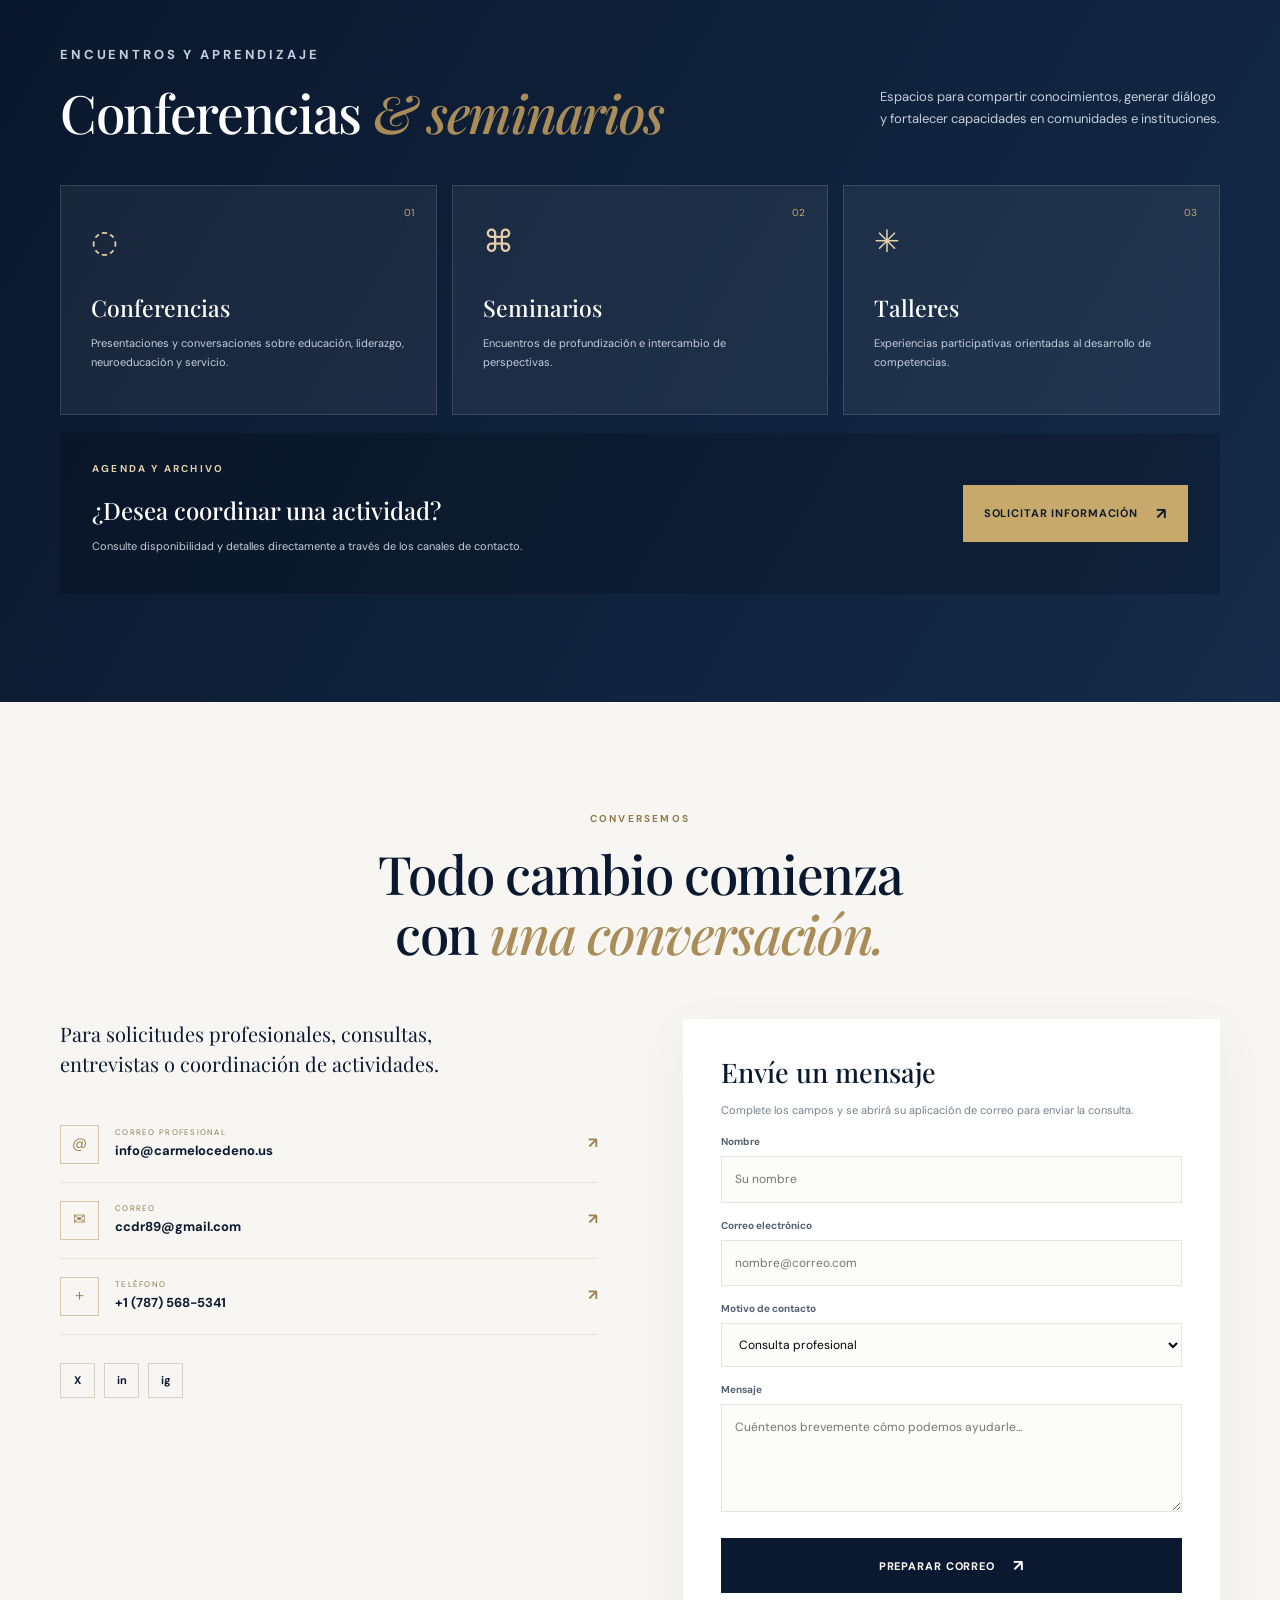
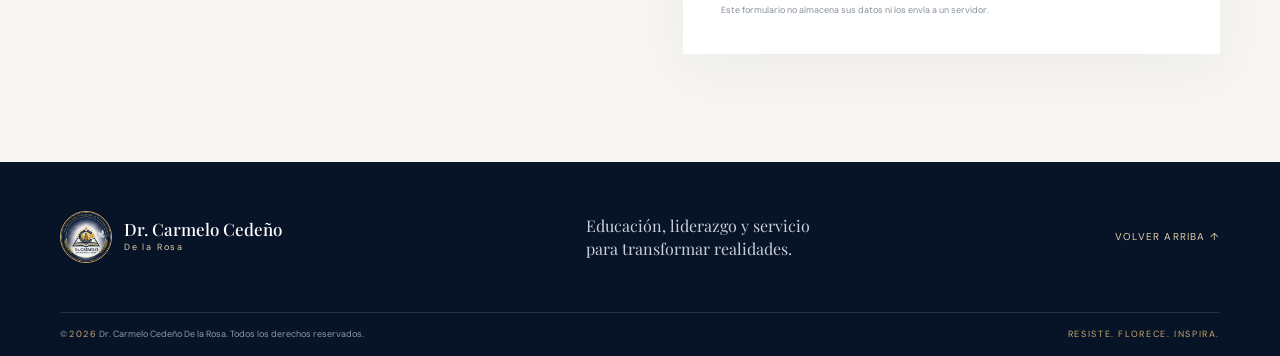
==== commit 3a5ab554: "Replace organization placeholders with original Google Sites emblems" ====
--- a/index.html
+++ b/index.html
@@ -203,15 +203,16 @@
     </section>
 
     
+
 <section class="section organizations-section" id="organizaciones">
   <div class="container">
     <div class="section-heading section-heading-light">
       <div><p class="eyebrow eyebrow-light">SERVICIO · LIDERAZGO · FORMACIÓN</p><h2>Organizaciones <em>a las que pertenece</em></h2></div>
-      <p class="section-intro">Afiliaciones, redes y espacios de participación que constan en su biografía institucional.</p>
+      <p class="section-intro">Afiliaciones profesionales, cívicas, comunitarias y religiosas recuperadas del sitio biográfico original.</p>
     </div>
     <div class="org-gallery-top">
-      <span class="org-total">16 organizaciones y espacios de participación</span>
-      <span class="org-gallery-note">Emblemas originales cuando están disponibles</span>
+      <span class="org-total">15 organizaciones y espacios de participación</span>
+      <span class="org-gallery-note">Logotipos originales del sitio institucional</span>
     </div>
     <div class="org-filters" role="group" aria-label="Filtrar organizaciones">
       <button class="org-filter active" type="button" data-org-filter="all" aria-pressed="true">Todas</button>
@@ -222,71 +223,112 @@
     </div>
     <div class="org-gallery" id="orgGallery">
       <article class="org-card" data-org-card data-category="fundaciones">
-        <div class="org-logo"><img src="https://sites.google.com/sitesv-images-rt/AMxu72uo3pCg9M_0I5pF2R6QFeXy4_kbV7P5UMyin0XBxXv_auj2fGoulc4rjy7TQbzBqdB37e6ijSOTlHy8ymeRc1awxu2nHk_Stj9d_a_koTsucIXlZNxevTuzOogP9hXohGEBjg66IQqqdZkluhgIufQ4IMetjWNC7u8ym9k_JamcSfvYyfvOlUls9R9Qc0I=w1280" alt="Logotipo original de Juventudes por Latinoamérica y el Caribe" loading="lazy" referrerpolicy="no-referrer" onerror="this.hidden=true;this.nextElementSibling.hidden=false"><span class="org-wordmark" hidden>Juventudes por Latinoamérica y el Caribe</span></div>
-        <div class="org-card-copy"><p>FUNDACIÓN</p><h3>Juventudes por Latinoamérica y el Caribe</h3></div>
+        <div class="org-logo">
+          <img src="https://sites.google.com/sitesv-images-rt/AMxu72ucazB8ezXPgcBrXiJimbIcgFzblvoCOG_0BUmXG4bg4xtOYNeQPy0jgmZdO4mmHfqoPb5RQ4g4jSIFxtvKlEJ9wQA8ttxAvgethhlnyNhhgtlQP6-LJa_-57Njl2vpyNAgXFJ4UcULDICqVX27NZ05uFo_sIfMml9dmwnKsHqrO_PBHfmksAandVzqjQ=w1280" alt="Logotipo original de Fundación Internacional Juventudes por Latinoamérica y el Caribe" loading="lazy" decoding="async" referrerpolicy="no-referrer" onerror="this.hidden=true;this.nextElementSibling.hidden=false">
+          <span class="org-wordmark" hidden>Fundación Internacional Juventudes por Latinoamérica y el Caribe</span>
+        </div>
+        <div class="org-card-copy"><p>FUNDACIÓN</p><h3>Fundación Internacional Juventudes por Latinoamérica y el Caribe</h3></div>
       </article>
       <article class="org-card" data-org-card data-category="fundaciones">
-        <div class="org-logo"><img src="https://sites.google.com/sitesv-images-rt/AMxu72sZKyOmsYGoKUJgBVRgo3tQp8KQOoSCmyAUvvvAbAMGpSkhWrrMPTRJjq8BhPejntITC4roQhEjlY_xWPYgSDehgl_FHdD6FGKW_aWEDbRpfWEn4fA_SQVFqb9278Ns1K4BEw5rX1hUOMK8sYM7_GMgJD0M7RXPNB4EysmomUiJcvDvjeQvWIZpUgn6=w1280" alt="Logotipo original de Fundación Educando con Amor" loading="lazy" referrerpolicy="no-referrer" onerror="this.hidden=true;this.nextElementSibling.hidden=false"><span class="org-wordmark" hidden>Fundación Educando con Amor</span></div>
-        <div class="org-card-copy"><p>FUNDACIÓN</p><h3>Educando con Amor</h3></div>
-      </article>
-      <article class="org-card" data-org-card data-category="servicio">
-        <div class="org-logo"><img src="https://sites.google.com/sitesv-images-rt/AMxu72vEi3vwZyoIGm6AcuFNnJIkwDcZk1xMvR3YW-_OvLB0Jp382YK_csumK1SUKCnVi867WnCKBQ9XMEAt2KcZ9sujLBXPYxvwWanGxTFNeJtHXZAxWsi8VBpl7DaCHPlXyxQySqxEQKQNMJMVkDIgVAKrDwB7Fu65CC9raH8bwY1D_WtSLqiIBRF8KXHW_Ws=w1280" alt="Logotipo original de Caballeros de Colón" loading="lazy" referrerpolicy="no-referrer" onerror="this.hidden=true;this.nextElementSibling.hidden=false"><span class="org-wordmark" hidden>Caballeros de Colón</span></div>
-        <div class="org-card-copy"><p>FRATERNIDAD Y SERVICIO</p><h3>Caballeros de Colón</h3><a href="https://www.kofc.org/" target="_blank" rel="noopener">Sitio institucional ↗</a></div>
-      </article>
-      <article class="org-card" data-org-card data-category="servicio">
-        <div class="org-logo"><img src="https://edge.sitecorecloud.io/rotaryinter069c-rotary3836-prod8518-4439/media/project/rotary/rotary-org/news-and-stories/media-resources/image.webp?h=463&amp;iar=0&amp;w=618" alt="Logotipo oficial de Rotary International" loading="lazy" referrerpolicy="no-referrer" onerror="this.hidden=true;this.nextElementSibling.hidden=false"><span class="org-wordmark" hidden>Rotary International</span></div>
-        <div class="org-card-copy"><p>SERVICIO HUMANITARIO</p><h3>Rotary International</h3><a href="https://www.rotary.org/" target="_blank" rel="noopener">Sitio institucional ↗</a></div>
-      </article>
-      <article class="org-card" data-org-card data-category="servicio">
-        <div class="org-logo"><img src="https://www.lionsclubs.org/sites/default/files/division/marketing/brand/logos/Cards_Emblem_2Color.jpg" alt="Emblema oficial de Lions Clubs International" loading="lazy" referrerpolicy="no-referrer" onerror="this.hidden=true;this.nextElementSibling.hidden=false"><span class="org-wordmark" hidden>Lions Clubs International</span></div>
-        <div class="org-card-copy"><p>SERVICIO COMUNITARIO</p><h3>Lions Clubs International</h3><a href="https://www.lionsclubs.org/" target="_blank" rel="noopener">Sitio institucional ↗</a></div>
+        <div class="org-logo">
+          <img src="https://sites.google.com/sitesv-images-rt/AMxu72sjHordKAeQQr6snCmaRICmse1eGBTfbKZrnLoXFrw57PRjMTrQiC-GxrfhY_bX9hzE6gNq0ZRsW5WKe-IshPcDslFTJ00FX9kW54zBdo2tpi7-uJWkje8J7yL9Q_DZCNS3BZTOaHS5bquwKKktNNi2z3G3CPZJtTfEqxZimZ80IThkhq2hrjej1lGq=w1280" alt="Logotipo original de Fundación Educando con Amor" loading="lazy" decoding="async" referrerpolicy="no-referrer" onerror="this.hidden=true;this.nextElementSibling.hidden=false">
+          <span class="org-wordmark" hidden>Fundación Educando con Amor</span>
+        </div>
+        <div class="org-card-copy"><p>FUNDACIÓN</p><h3>Fundación Educando con Amor</h3></div>
+      </article>
+      <article class="org-card" data-org-card data-category="servicio">
+        <div class="org-logo">
+          <img src="https://sites.google.com/sitesv-images-rt/AMxu72s-U7-jqpLKZMWIzKJLS1MNdyt8wKny7mTLfiIC-wRFaSmYMKpYOM0VUHRI08NrXvlhOLtHgqNEUYUJJ5bv2Ec0Zk6zvQ3FYbPGtyLhdG4OjAd5NvJ4Vx4O1BWoLZ190kO6phqF8BaPzPSeQtyiN47FGRuoSA5fM0r4SzrfRE9CuWgKIVSqELX1oNy1qMg=w1280" alt="Logotipo original de Caballeros de Colón" loading="lazy" decoding="async" referrerpolicy="no-referrer" onerror="this.hidden=true;this.nextElementSibling.hidden=false">
+          <span class="org-wordmark" hidden>Caballeros de Colón</span>
+        </div>
+        <div class="org-card-copy"><p>FRATERNIDAD Y SERVICIO</p><h3>Caballeros de Colón</h3></div>
+      </article>
+      <article class="org-card" data-org-card data-category="servicio">
+        <div class="org-logo">
+          <img src="https://sites.google.com/sitesv-images-rt/AMxu72vgbUEphoXIFup3PL3uY8_82L0kkvQBUiT2T-osf82xfE2H7TYbCWPONB39Vq5SsbMDQRxx39Hcz81IgHGLb8765eTV2gBbV4IO1O7jiP4iwXXICA6WYLc68gyknChhYKhf9IhckQoIWY568vV1VdD26Gwq6xqEgYqU4k1da1RBEKr6mE24jFFRuVevLHE=w1280" alt="Logotipo original de Rotary International" loading="lazy" decoding="async" referrerpolicy="no-referrer" onerror="this.hidden=true;this.nextElementSibling.hidden=false">
+          <span class="org-wordmark" hidden>Rotary International</span>
+        </div>
+        <div class="org-card-copy"><p>SERVICIO HUMANITARIO</p><h3>Rotary International</h3></div>
+      </article>
+      <article class="org-card" data-org-card data-category="servicio">
+        <div class="org-logo">
+          <img src="https://sites.google.com/sitesv-images-rt/AMxu72vRK6QKaB3WPLoWvBdJNOX5bPblCxkWBHHsk40rXo0XhsIFkf-k1X5w28gOv-SeeSuueh0b-lBpRQaMr_LuTWGkr6e1jBhXj1KxsENbtSPGvc_QTlkCsSPFBQzxE6CUaT_waNNd2IjlxniWpyfzTpheeiJk9t5FGpK-Tx91UW7T-Z1_8rU80gwcXDKtX2U=w1280" alt="Logotipo original de Lions Club International" loading="lazy" decoding="async" referrerpolicy="no-referrer" onerror="this.hidden=true;this.nextElementSibling.hidden=false">
+          <span class="org-wordmark" hidden>Lions Club International</span>
+        </div>
+        <div class="org-card-copy"><p>SERVICIO COMUNITARIO</p><h3>Lions Club International</h3></div>
       </article>
       <article class="org-card" data-org-card data-category="redes">
-        <div class="org-logo"><img src="https://adamtec.es/blog/i/img8238_1.jpg" alt="Emblema publicado de la Cámara Internacional de Liderazgo" loading="lazy" referrerpolicy="no-referrer" onerror="this.hidden=true;this.nextElementSibling.hidden=false"><span class="org-wordmark" hidden>Cámara Internacional de Liderazgo</span></div>
-        <div class="org-card-copy"><p>LIDERAZGO INTERNACIONAL</p><h3>Cámara Internacional de Liderazgo</h3><a href="https://cilglobal.org/" target="_blank" rel="noopener">Sitio institucional ↗</a></div>
+        <div class="org-logo">
+          <img src="https://sites.google.com/sitesv-images-rt/AMxu72vioyM0diOa9ClfwSex_I9ztV_Xyotj8X656NOufWWdvkPQdy_XliNAkpgD4CuxaTVLwiWV6DUwhcWP-UXrBNYSlsv77B30kvv4zpb1XSIDKefmI6VA88yyVlT2mA2r5KQS4spS4H2h3MyH49JnHxjykJ_YAp18ichkP9-0vJvx_RIZZxvvA2Bp082O=w1280" alt="Logotipo original de Cámara Internacional de Liderazgo" loading="lazy" decoding="async" referrerpolicy="no-referrer" onerror="this.hidden=true;this.nextElementSibling.hidden=false">
+          <span class="org-wordmark" hidden>Cámara Internacional de Liderazgo</span>
+        </div>
+        <div class="org-card-copy"><p>LIDERAZGO INTERNACIONAL</p><h3>Cámara Internacional de Liderazgo</h3></div>
       </article>
       <article class="org-card" data-org-card data-category="redes">
-        <div class="org-logo"><img src="https://aprendeenred.redlatampp.org/pluginfile.php/1/theme_moove/logo/1767845116/logo%20final.png" alt="Logotipo de la Red Latinoamericana para la Investigación y el Desarrollo de Políticas Públicas" loading="lazy" referrerpolicy="no-referrer" onerror="this.hidden=true;this.nextElementSibling.hidden=false"><span class="org-wordmark" hidden>Red Latinoamericana de Políticas Públicas</span></div>
-        <div class="org-card-copy"><p>INVESTIGACIÓN Y POLÍTICAS PÚBLICAS</p><h3>Red Latinoamericana para la Investigación y el Desarrollo de Políticas Públicas</h3><a href="https://redlatampp.org/" target="_blank" rel="noopener">Sitio institucional ↗</a></div>
+        <div class="org-logo">
+          <img src="https://sites.google.com/sitesv-images-rt/[base64]w1280" alt="Logotipo original de Red Latinoamericana para la Investigación y el Desarrollo de Políticas Públicas" loading="lazy" decoding="async" referrerpolicy="no-referrer" onerror="this.hidden=true;this.nextElementSibling.hidden=false">
+          <span class="org-wordmark" hidden>Red Latinoamericana para la Investigación y el Desarrollo de Políticas Públicas</span>
+        </div>
+        <div class="org-card-copy"><p>INVESTIGACIÓN Y POLÍTICAS PÚBLICAS</p><h3>Red Latinoamericana para la Investigación y el Desarrollo de Políticas Públicas</h3></div>
       </article>
       <article class="org-card" data-org-card data-category="academia">
-        <div class="org-logo org-logo-text"><span class="org-wordmark">PERUCIDPE</span></div>
-        <div class="org-card-copy"><p>FORMACIÓN E INVESTIGACIÓN</p><h3>Colegio de Investigación y Docencia del Perú</h3><a href="https://perucidpe.com/" target="_blank" rel="noopener">Sitio institucional ↗</a></div>
+        <div class="org-logo">
+          <img src="https://sites.google.com/sitesv-images-rt/AMxu72uAitppybAQezTBnyfqm_3ez0bqcGu24pKuYhX0Rh7O9OwBMhV5aYTGwDjpu3T-6uWOCmsWl9WVMGg1WdeX_cgICgw6UynFXSUVkl1THzM8X3P2-8PogTfPR5WKgMGf5oZFr0sVtRZ-6TJZV6fN1-qn0kq-H4w3A2xUkNmi7YXdgQAp9SS8JTypSsBryO0=w1280" alt="Logotipo original de Colegio de Investigación y la Docencia del Perú" loading="lazy" decoding="async" referrerpolicy="no-referrer" onerror="this.hidden=true;this.nextElementSibling.hidden=false">
+          <span class="org-wordmark" hidden>Colegio de Investigación y la Docencia del Perú</span>
+        </div>
+        <div class="org-card-copy"><p>FORMACIÓN E INVESTIGACIÓN</p><h3>Colegio de Investigación y la Docencia del Perú</h3></div>
       </article>
       <article class="org-card" data-org-card data-category="academia">
-        <div class="org-logo org-logo-text"><span class="org-wordmark">Programa Ecológico Integral Avanzado</span></div>
+        <div class="org-logo">
+          <img src="https://sites.google.com/sitesv-images-rt/[base64]w1280" alt="Logotipo original de Programa Ecológico Integral Avanzado" loading="lazy" decoding="async" referrerpolicy="no-referrer" onerror="this.hidden=true;this.nextElementSibling.hidden=false">
+          <span class="org-wordmark" hidden>Programa Ecológico Integral Avanzado</span>
+        </div>
         <div class="org-card-copy"><p>MEDIO AMBIENTE</p><h3>Programa Ecológico Integral Avanzado</h3></div>
       </article>
       <article class="org-card" data-org-card data-category="academia">
-        <div class="org-logo org-logo-text"><span class="org-wordmark">Sociedad Iberoamericana para el Desarrollo de la Educación</span></div>
+        <div class="org-logo">
+          <img src="https://sites.google.com/sitesv-images-rt/AMxu72twGN949UI3AKzLS7VQe9HjS6OtExEcBzntvoI4x5NmIPVJuUjaqev-nfD9T1Fltoqtdd61-nVrnS1I8MZz-6rb8ZnDNel2bJdTAO6zKllTNi0PsLYcHKMlQxGBiUKhsGTH0PED1YgU_AcrDr9iYwC5CkukdJzBdRJlfPcKNYJdCWoJQriBi_9CEJjE=w1280" alt="Logotipo original de Sociedad Iberoamericana para el Desarrollo de la Educación" loading="lazy" decoding="async" referrerpolicy="no-referrer" onerror="this.hidden=true;this.nextElementSibling.hidden=false">
+          <span class="org-wordmark" hidden>Sociedad Iberoamericana para el Desarrollo de la Educación</span>
+        </div>
         <div class="org-card-copy"><p>EDUCACIÓN</p><h3>Sociedad Iberoamericana para el Desarrollo de la Educación</h3></div>
       </article>
       <article class="org-card" data-org-card data-category="servicio">
-        <div class="org-logo org-logo-text"><span class="org-wordmark">Orden Soberana Hospitalaria de la Victoria</span></div>
+        <div class="org-logo">
+          <img src="https://sites.google.com/sitesv-images-rt/[base64]w1280" alt="Logotipo original de Orden Soberana Hospitalaria de la Victoria" loading="lazy" decoding="async" referrerpolicy="no-referrer" onerror="this.hidden=true;this.nextElementSibling.hidden=false">
+          <span class="org-wordmark" hidden>Orden Soberana Hospitalaria de la Victoria</span>
+        </div>
         <div class="org-card-copy"><p>SERVICIO Y SOLIDARIDAD</p><h3>Orden Soberana Hospitalaria de la Victoria</h3></div>
       </article>
       <article class="org-card" data-org-card data-category="redes">
-        <div class="org-logo org-logo-text"><span class="org-wordmark">Observatorio Iberoamericano para el Desarrollo de la Nación</span></div>
+        <div class="org-logo">
+          <img src="https://sites.google.com/sitesv-images-rt/[base64]w1280" alt="Logotipo original de Observatorio Iberoamericano para el Desarrollo de la Nación" loading="lazy" decoding="async" referrerpolicy="no-referrer" onerror="this.hidden=true;this.nextElementSibling.hidden=false">
+          <span class="org-wordmark" hidden>Observatorio Iberoamericano para el Desarrollo de la Nación</span>
+        </div>
         <div class="org-card-copy"><p>OBSERVACIÓN Y DESARROLLO</p><h3>Observatorio Iberoamericano para el Desarrollo de la Nación</h3></div>
       </article>
       <article class="org-card" data-org-card data-category="servicio">
-        <div class="org-logo"><img src="https://apo.org/wp-content/uploads/2026/07/apo-website-logo-round-white-300-300.png" alt="Logotipo oficial de Alpha Phi Omega" loading="lazy" referrerpolicy="no-referrer" onerror="this.hidden=true;this.nextElementSibling.hidden=false"><span class="org-wordmark" hidden>Alpha Phi Omega</span></div>
-        <div class="org-card-copy"><p>FRATERNIDAD DE SERVICIO</p><h3>Alpha Phi Omega · Asociación de Exalumnos</h3><a href="https://apo.org/" target="_blank" rel="noopener">Sitio institucional ↗</a></div>
-      </article>
-      <article class="org-card" data-org-card data-category="servicio">
-        <div class="org-logo org-logo-text"><span class="org-wordmark">Cuerpo de Voluntarios</span></div>
-        <div class="org-card-copy"><p>VOLUNTARIADO</p><h3>Cuerpo de Voluntarios</h3></div>
-      </article>
-      <article class="org-card" data-org-card data-category="servicio">
-        <div class="org-logo"><img src="https://static.wixstatic.com/media/9e4796_8d13a4d44c57442a97304ffe99d5bd1c~mv2_d_2667_2667_s_4_2.png" alt="Logotipo oficial de Cooperativa Juana Díaz" loading="lazy" referrerpolicy="no-referrer" onerror="this.hidden=true;this.nextElementSibling.hidden=false"><span class="org-wordmark" hidden>Cooperativa Juana Díaz</span></div>
-        <div class="org-card-copy"><p>COOPERATIVISMO</p><h3>Cooperativa de Ahorro y Crédito de Juana Díaz</h3><a href="https://www.coopjuanadiaz.com/" target="_blank" rel="noopener">Sitio institucional ↗</a></div>
+        <div class="org-logo">
+          <img src="https://sites.google.com/sitesv-images-rt/[base64]w1280" alt="Logotipo original de Alpha Phi Omega · Asociación de Exalumnos" loading="lazy" decoding="async" referrerpolicy="no-referrer" onerror="this.hidden=true;this.nextElementSibling.hidden=false">
+          <span class="org-wordmark" hidden>Alpha Phi Omega · Asociación de Exalumnos</span>
+        </div>
+        <div class="org-card-copy"><p>FRATERNIDAD DE SERVICIO</p><h3>Alpha Phi Omega · Asociación de Exalumnos</h3></div>
+      </article>
+      <article class="org-card" data-org-card data-category="servicio">
+        <div class="org-logo">
+          <img src="https://sites.google.com/sitesv-images-rt/AMxu72sTaxQf4BQcIzqHdtuIazLeDIJSHGSlYyL3C113LbASPbI-S6WhtElvzpMMfw8g247RLZBAS7hqdfLJz5GWKxiTrm9q2cHzfJQFHcrsyj_Xpi6m0rRIB95cFdWkSma0-fUm-b5HLjzs-sDkLdv32csgfswTZd0e266nAzw8uR6TwhuuLZWX1LLv6gLOHP0=w1280" alt="Logotipo original de Cuerpo de Voluntarios · Cooperativa de Ahorro y Crédito de Juana Díaz" loading="lazy" decoding="async" referrerpolicy="no-referrer" onerror="this.hidden=true;this.nextElementSibling.hidden=false">
+          <span class="org-wordmark" hidden>Cuerpo de Voluntarios · Cooperativa de Ahorro y Crédito de Juana Díaz</span>
+        </div>
+        <div class="org-card-copy"><p>VOLUNTARIADO Y COOPERATIVISMO</p><h3>Cuerpo de Voluntarios · Cooperativa de Ahorro y Crédito de Juana Díaz</h3></div>
       </article>
       <article class="org-card" data-org-card data-category="redes">
-        <div class="org-logo org-logo-text"><span class="org-wordmark">Comités Internacionales</span></div>
+        <div class="org-logo">
+          <img src="https://sites.google.com/sitesv-images-rt/AMxu72vqgpQYYYtoaVl7wnOm_xS5GygiOzsSS5AqP8tJdaXOnYAtJ6wzueLhXu3qkp67axSsN8rlSI4_VotNGDFcKUJ2WgLFjlsKOSJfd4ov-H1FvtapSciBYD13q8z_J1CwRb6bUizZzBpYyky1LYHIbFgXXkM1srxMlOUoSXNdKzitcm8jeALeJ22keiU2=w1280" alt="Logotipo original de Comités Internacionales" loading="lazy" decoding="async" referrerpolicy="no-referrer" onerror="this.hidden=true;this.nextElementSibling.hidden=false">
+          <span class="org-wordmark" hidden>Comités Internacionales</span>
+        </div>
         <div class="org-card-copy"><p>COOPERACIÓN</p><h3>Comités Internacionales</h3></div>
       </article>
     </div>
-    <p class="org-source-note">Se conservaron las denominaciones del sitio biográfico. En los casos donde no se pudo localizar un archivo gráfico verificable, se muestra el nombre institucional completo en lugar de inventar un emblema.</p>
+    <p class="org-source-note">Los 15 emblemas se recuperaron directamente de la página original de Google Sites y se muestran junto a sus respectivas denominaciones. Se conserva la agrupación «Cuerpo de Voluntarios · Cooperativa de Ahorro y Crédito de Juana Díaz» tal como aparece asociada en el directorio fuente.</p>
   </div>
 </section>
 
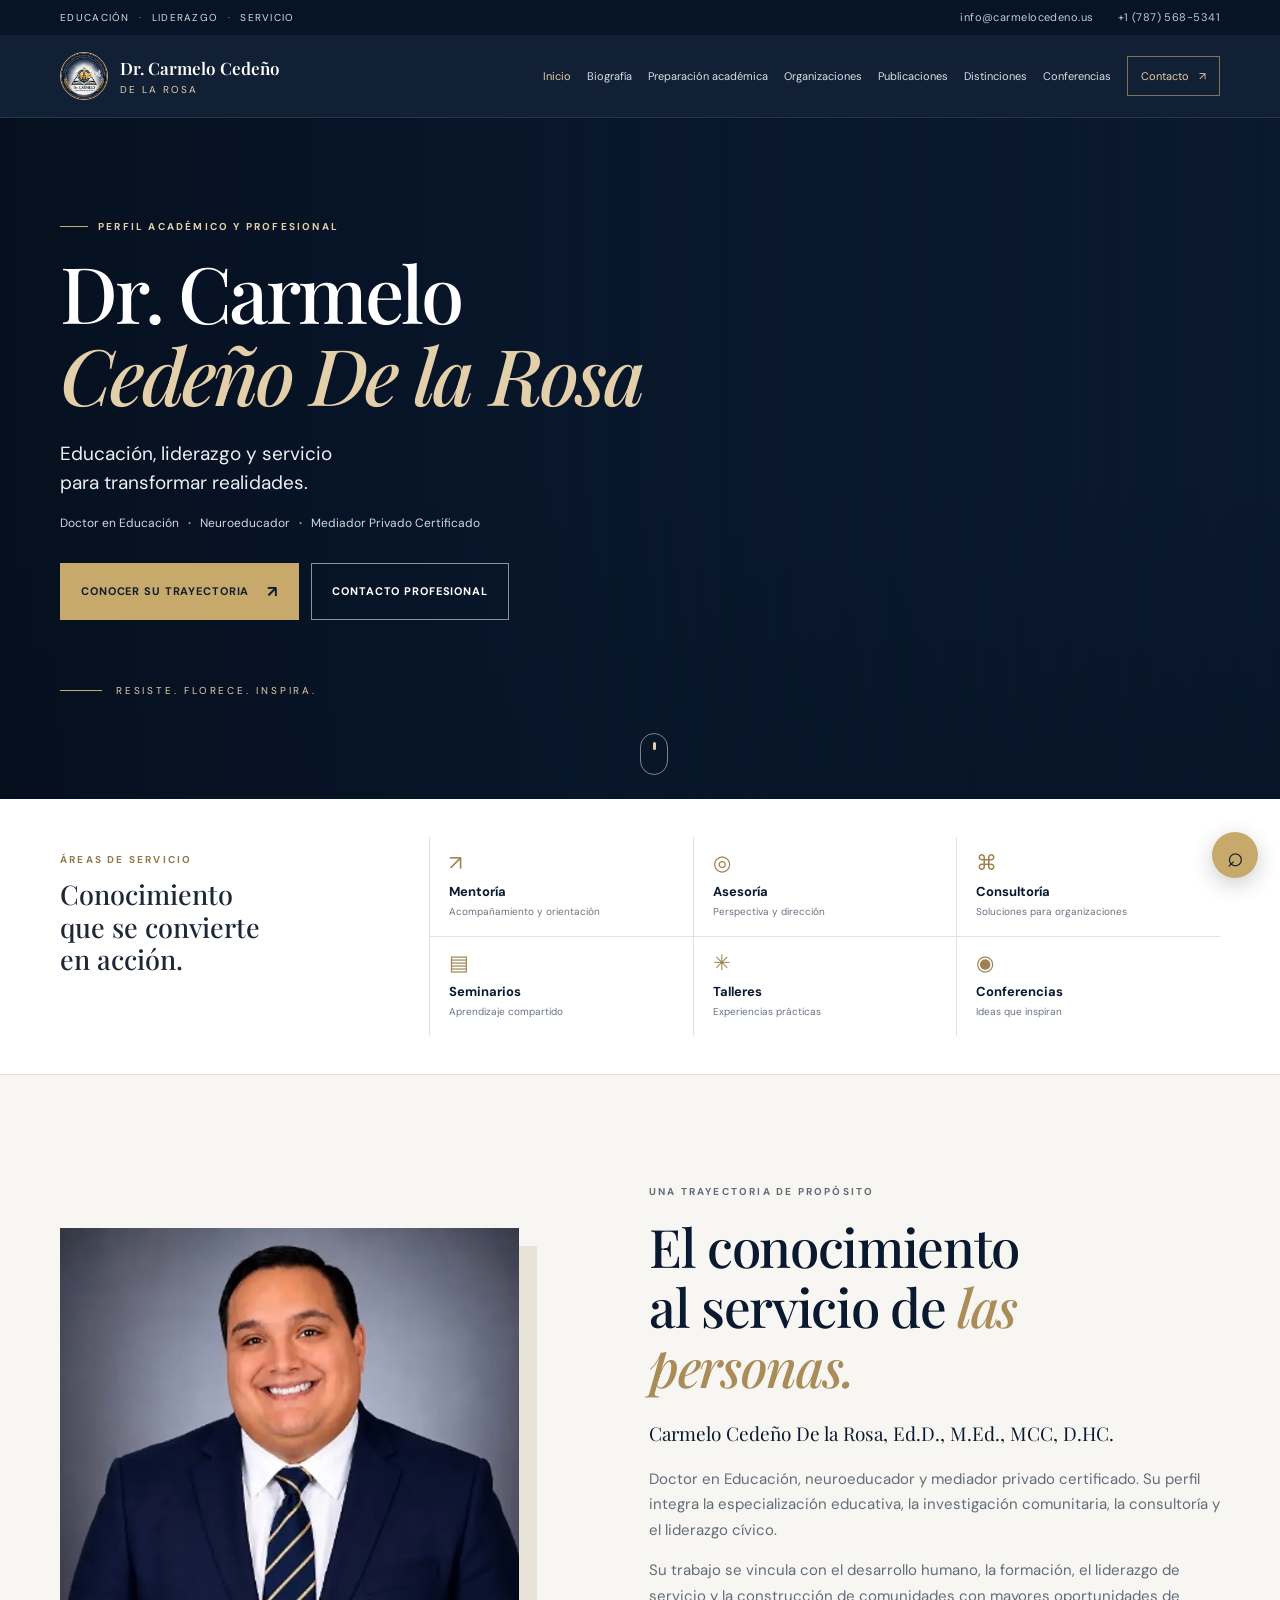
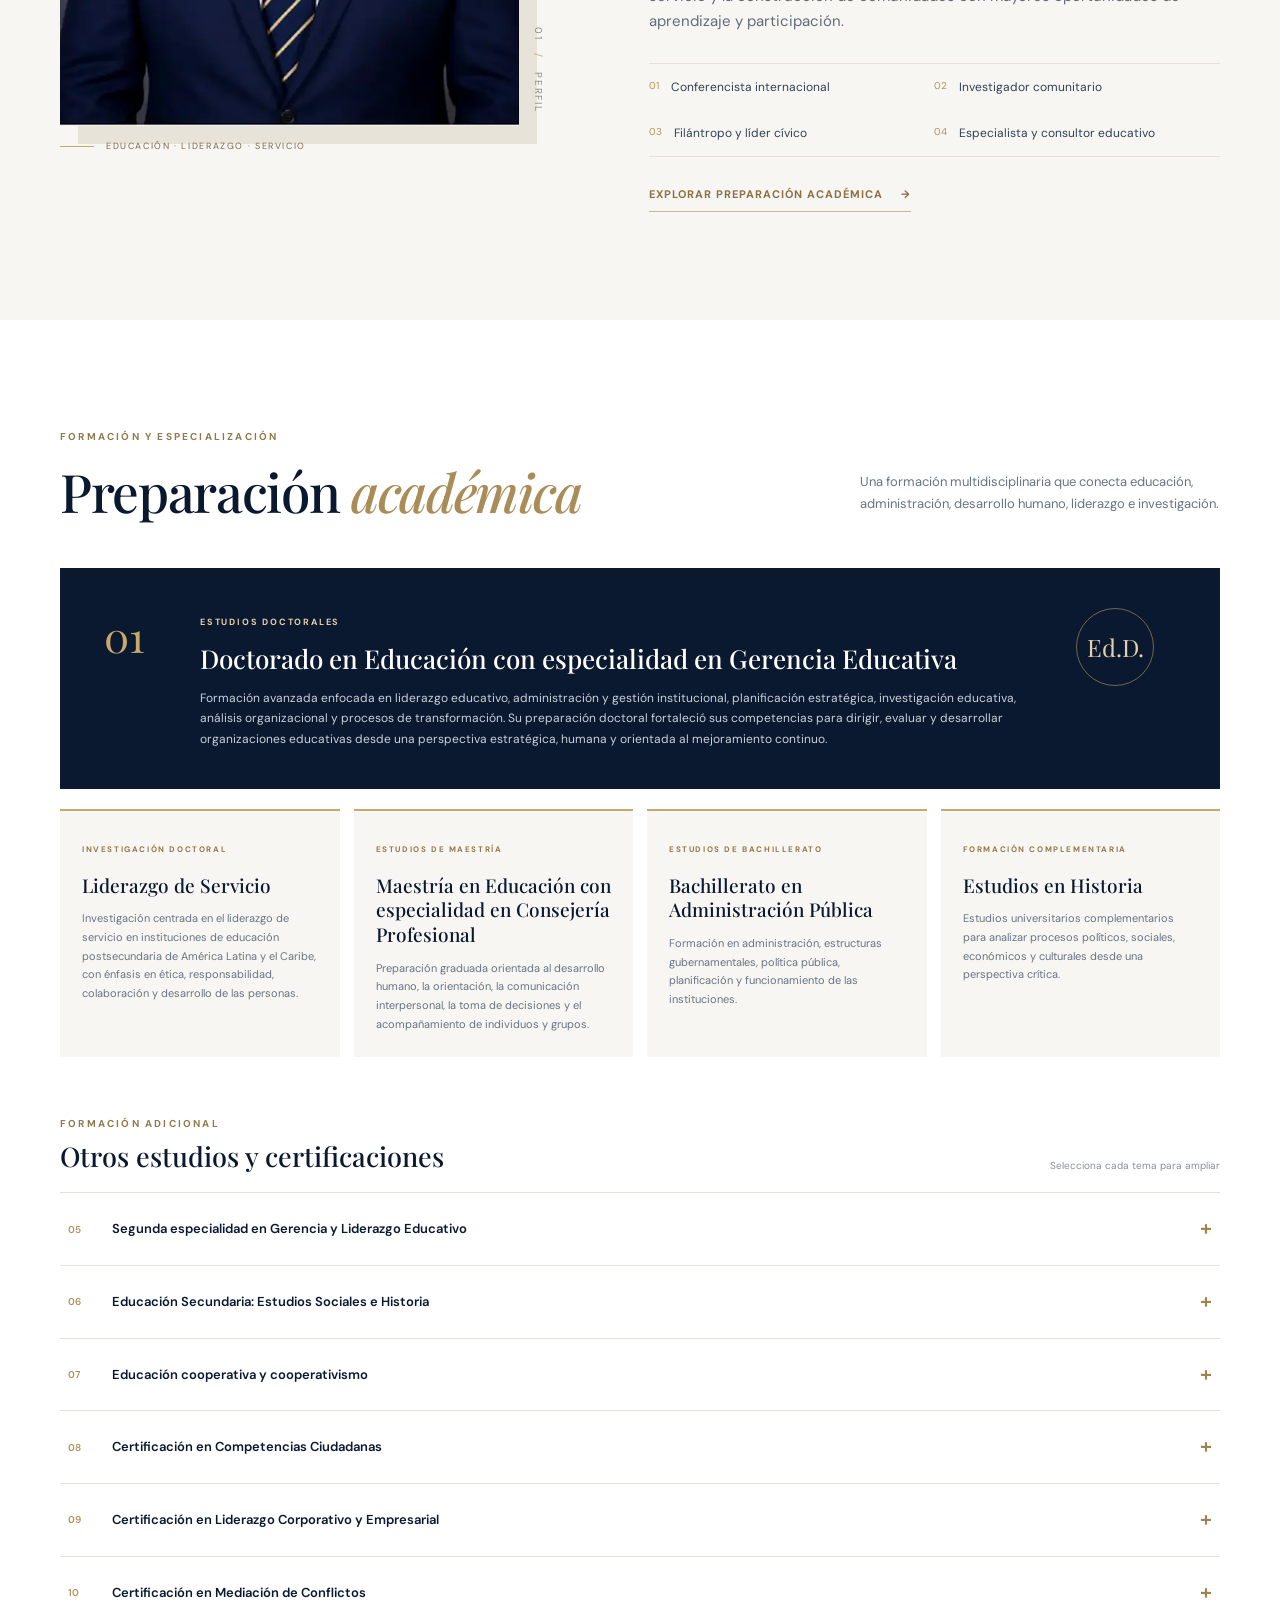
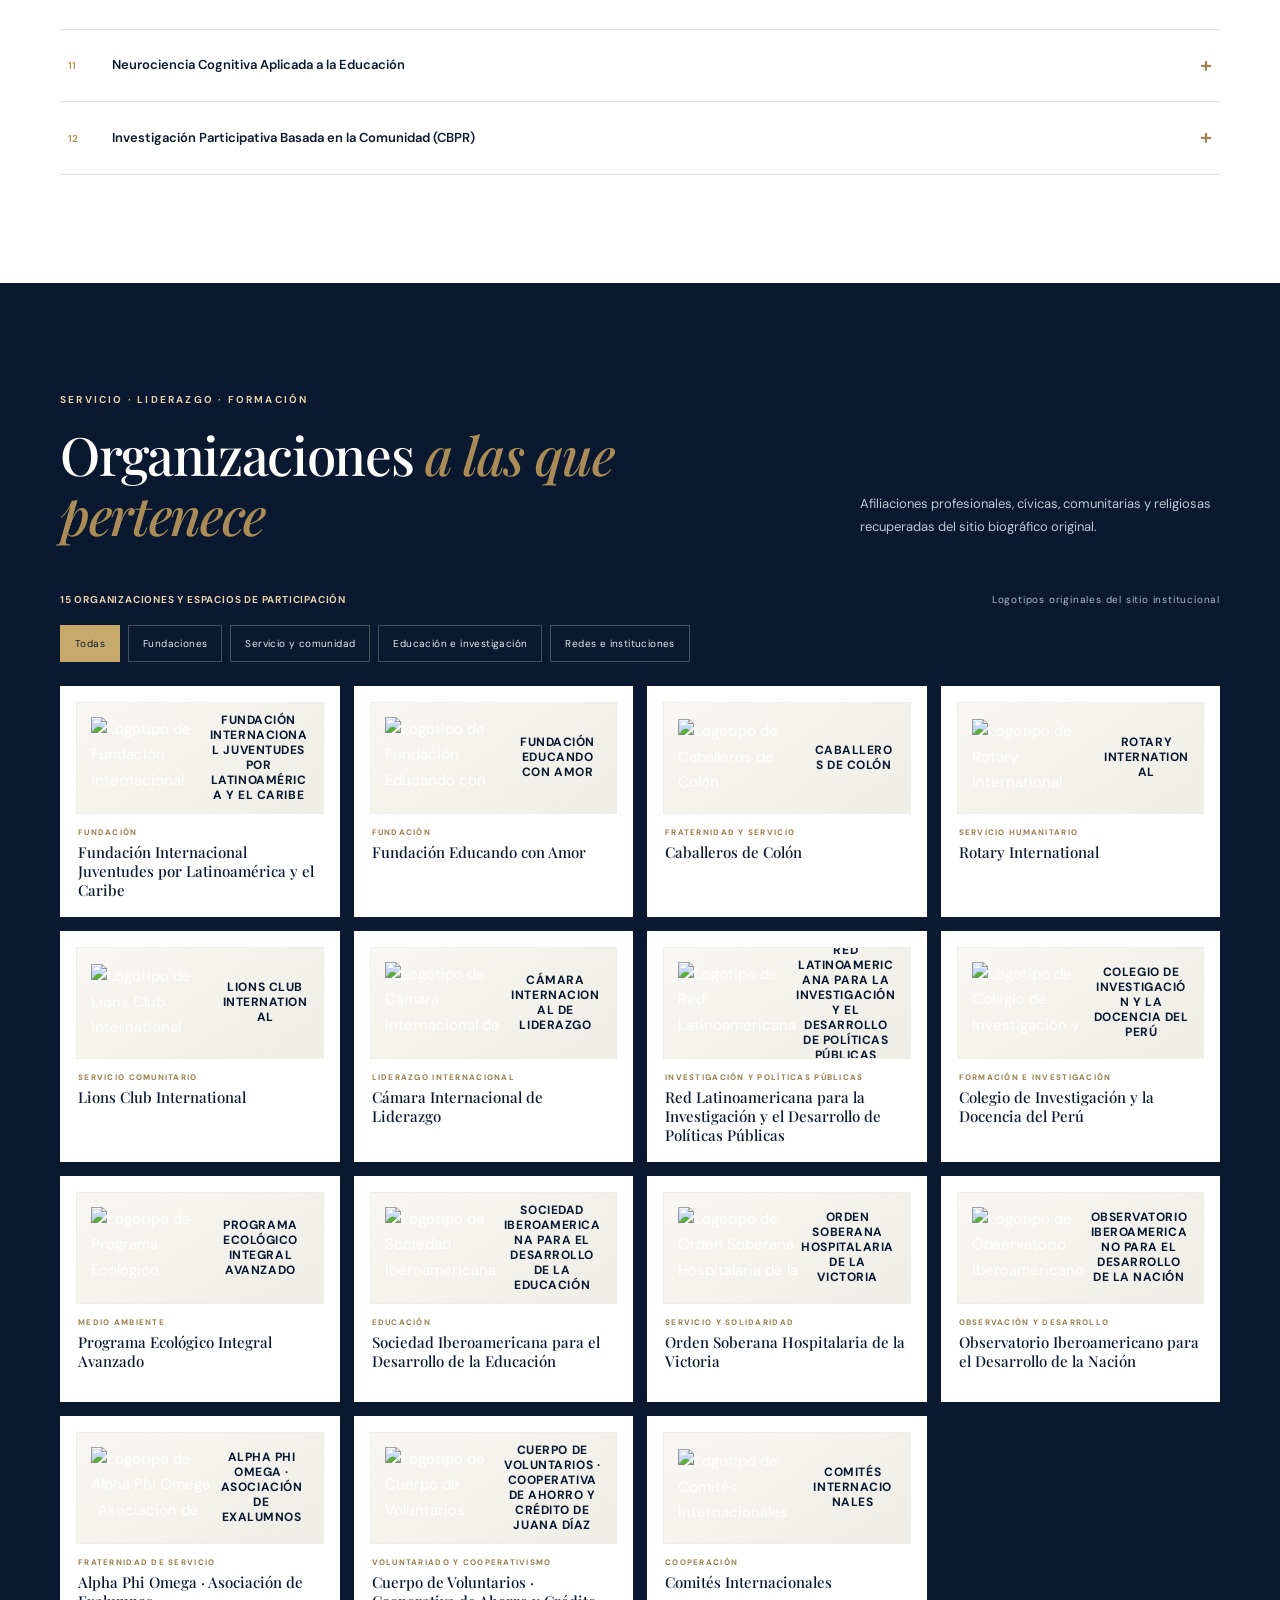
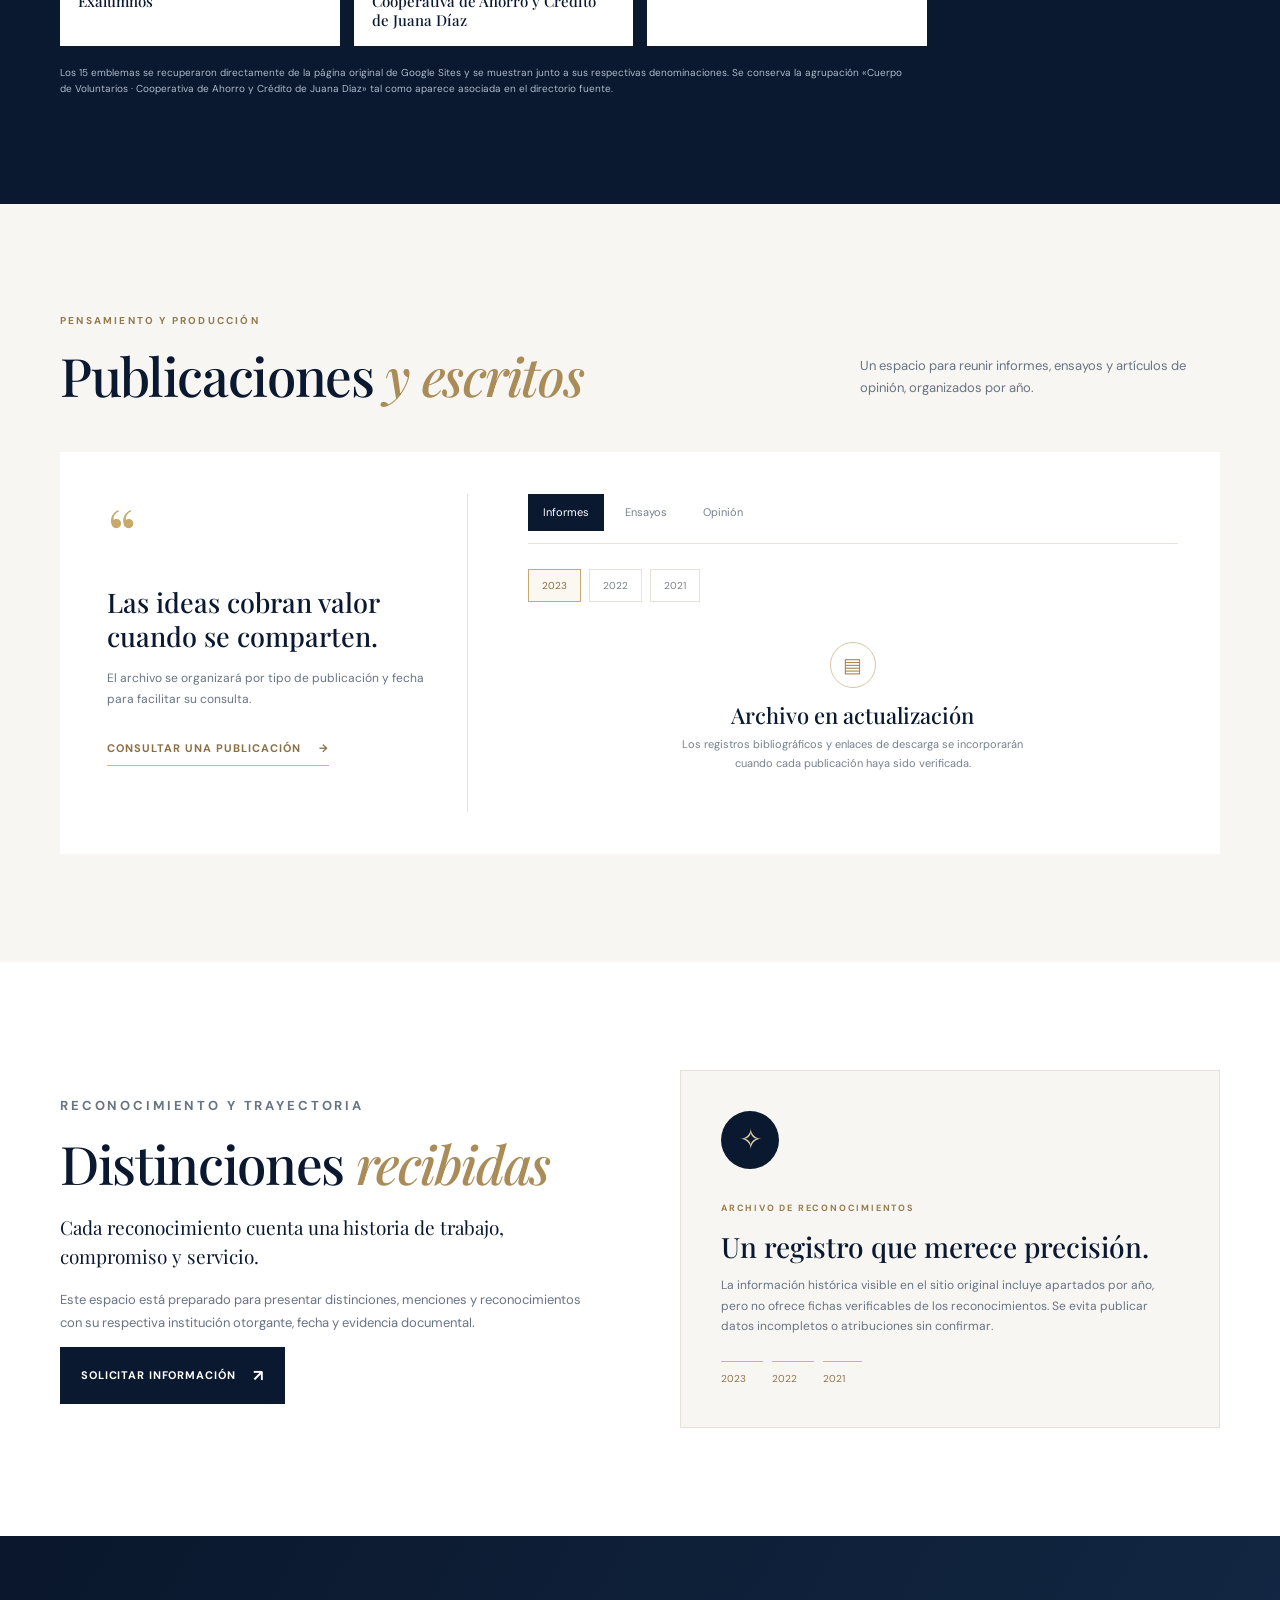
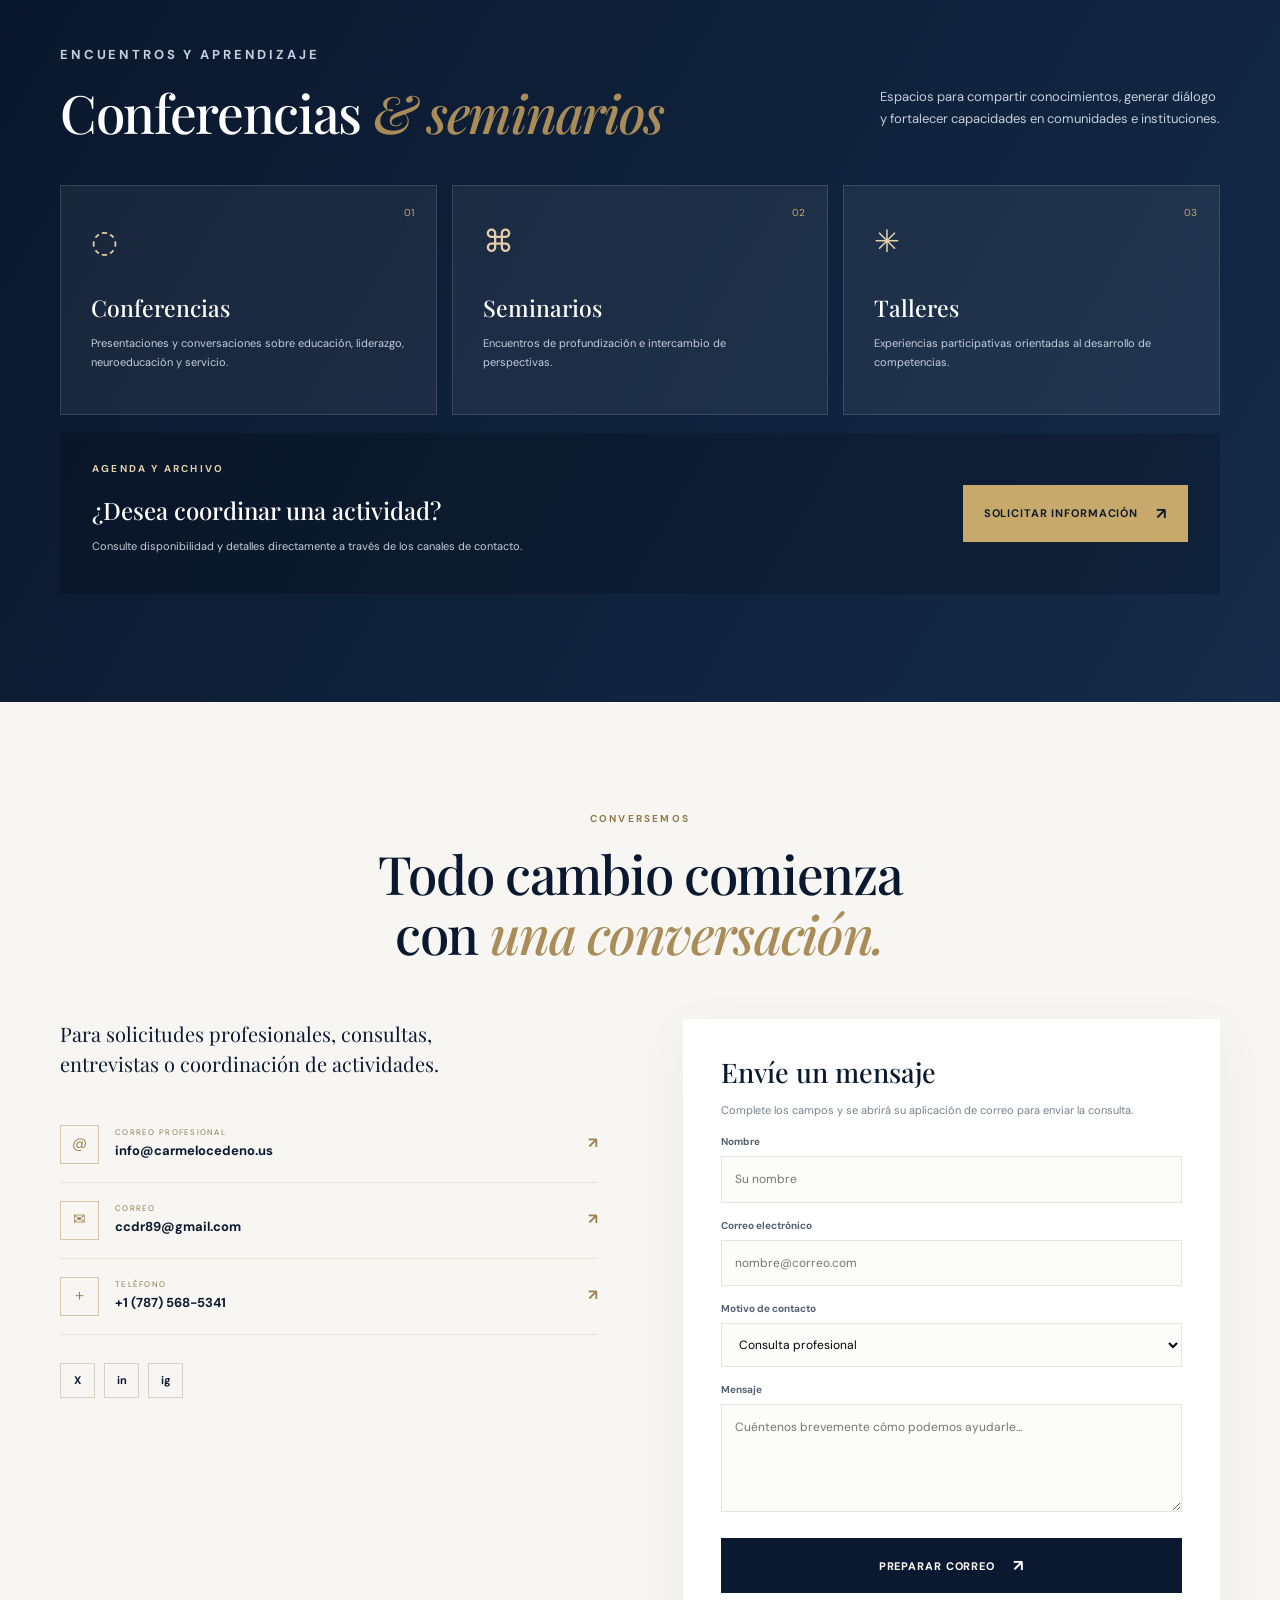
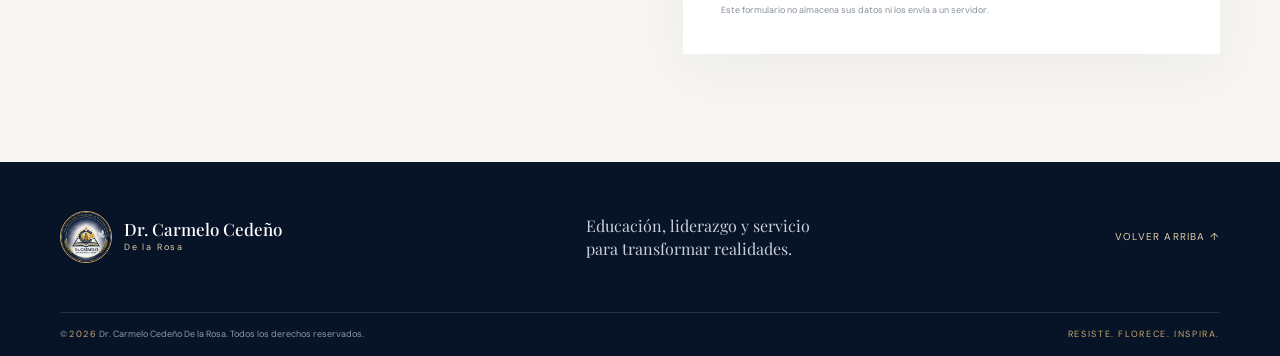
==== commit 9cb0954a: "Fix organization logo delivery through cached same-origin image proxy and improve mobile gallery" ====
--- a/index.html
+++ b/index.html
@@ -224,105 +224,105 @@
     <div class="org-gallery" id="orgGallery">
       <article class="org-card" data-org-card data-category="fundaciones">
         <div class="org-logo">
-          <img src="https://sites.google.com/sitesv-images-rt/AMxu72ucazB8ezXPgcBrXiJimbIcgFzblvoCOG_0BUmXG4bg4xtOYNeQPy0jgmZdO4mmHfqoPb5RQ4g4jSIFxtvKlEJ9wQA8ttxAvgethhlnyNhhgtlQP6-LJa_-57Njl2vpyNAgXFJ4UcULDICqVX27NZ05uFo_sIfMml9dmwnKsHqrO_PBHfmksAandVzqjQ=w1280" alt="Logotipo original de Fundación Internacional Juventudes por Latinoamérica y el Caribe" loading="lazy" decoding="async" referrerpolicy="no-referrer" onerror="this.hidden=true;this.nextElementSibling.hidden=false">
+          <img src="/assets/org-logos/fundacion-juventudes" data-org-logo alt="Logotipo de Fundación Internacional Juventudes por Latinoamérica y el Caribe" loading="lazy" decoding="async">
           <span class="org-wordmark" hidden>Fundación Internacional Juventudes por Latinoamérica y el Caribe</span>
         </div>
         <div class="org-card-copy"><p>FUNDACIÓN</p><h3>Fundación Internacional Juventudes por Latinoamérica y el Caribe</h3></div>
       </article>
       <article class="org-card" data-org-card data-category="fundaciones">
         <div class="org-logo">
-          <img src="https://sites.google.com/sitesv-images-rt/AMxu72sjHordKAeQQr6snCmaRICmse1eGBTfbKZrnLoXFrw57PRjMTrQiC-GxrfhY_bX9hzE6gNq0ZRsW5WKe-IshPcDslFTJ00FX9kW54zBdo2tpi7-uJWkje8J7yL9Q_DZCNS3BZTOaHS5bquwKKktNNi2z3G3CPZJtTfEqxZimZ80IThkhq2hrjej1lGq=w1280" alt="Logotipo original de Fundación Educando con Amor" loading="lazy" decoding="async" referrerpolicy="no-referrer" onerror="this.hidden=true;this.nextElementSibling.hidden=false">
+          <img src="/assets/org-logos/fundacion-educando-amor" data-org-logo alt="Logotipo de Fundación Educando con Amor" loading="lazy" decoding="async">
           <span class="org-wordmark" hidden>Fundación Educando con Amor</span>
         </div>
         <div class="org-card-copy"><p>FUNDACIÓN</p><h3>Fundación Educando con Amor</h3></div>
       </article>
       <article class="org-card" data-org-card data-category="servicio">
         <div class="org-logo">
-          <img src="https://sites.google.com/sitesv-images-rt/AMxu72s-U7-jqpLKZMWIzKJLS1MNdyt8wKny7mTLfiIC-wRFaSmYMKpYOM0VUHRI08NrXvlhOLtHgqNEUYUJJ5bv2Ec0Zk6zvQ3FYbPGtyLhdG4OjAd5NvJ4Vx4O1BWoLZ190kO6phqF8BaPzPSeQtyiN47FGRuoSA5fM0r4SzrfRE9CuWgKIVSqELX1oNy1qMg=w1280" alt="Logotipo original de Caballeros de Colón" loading="lazy" decoding="async" referrerpolicy="no-referrer" onerror="this.hidden=true;this.nextElementSibling.hidden=false">
+          <img src="/assets/org-logos/caballeros-colon" data-org-logo alt="Logotipo de Caballeros de Colón" loading="lazy" decoding="async">
           <span class="org-wordmark" hidden>Caballeros de Colón</span>
         </div>
         <div class="org-card-copy"><p>FRATERNIDAD Y SERVICIO</p><h3>Caballeros de Colón</h3></div>
       </article>
       <article class="org-card" data-org-card data-category="servicio">
         <div class="org-logo">
-          <img src="https://sites.google.com/sitesv-images-rt/AMxu72vgbUEphoXIFup3PL3uY8_82L0kkvQBUiT2T-osf82xfE2H7TYbCWPONB39Vq5SsbMDQRxx39Hcz81IgHGLb8765eTV2gBbV4IO1O7jiP4iwXXICA6WYLc68gyknChhYKhf9IhckQoIWY568vV1VdD26Gwq6xqEgYqU4k1da1RBEKr6mE24jFFRuVevLHE=w1280" alt="Logotipo original de Rotary International" loading="lazy" decoding="async" referrerpolicy="no-referrer" onerror="this.hidden=true;this.nextElementSibling.hidden=false">
+          <img src="/assets/org-logos/rotary-international" data-org-logo alt="Logotipo de Rotary International" loading="lazy" decoding="async">
           <span class="org-wordmark" hidden>Rotary International</span>
         </div>
         <div class="org-card-copy"><p>SERVICIO HUMANITARIO</p><h3>Rotary International</h3></div>
       </article>
       <article class="org-card" data-org-card data-category="servicio">
         <div class="org-logo">
-          <img src="https://sites.google.com/sitesv-images-rt/AMxu72vRK6QKaB3WPLoWvBdJNOX5bPblCxkWBHHsk40rXo0XhsIFkf-k1X5w28gOv-SeeSuueh0b-lBpRQaMr_LuTWGkr6e1jBhXj1KxsENbtSPGvc_QTlkCsSPFBQzxE6CUaT_waNNd2IjlxniWpyfzTpheeiJk9t5FGpK-Tx91UW7T-Z1_8rU80gwcXDKtX2U=w1280" alt="Logotipo original de Lions Club International" loading="lazy" decoding="async" referrerpolicy="no-referrer" onerror="this.hidden=true;this.nextElementSibling.hidden=false">
+          <img src="/assets/org-logos/lions-international" data-org-logo alt="Logotipo de Lions Club International" loading="lazy" decoding="async">
           <span class="org-wordmark" hidden>Lions Club International</span>
         </div>
         <div class="org-card-copy"><p>SERVICIO COMUNITARIO</p><h3>Lions Club International</h3></div>
       </article>
       <article class="org-card" data-org-card data-category="redes">
         <div class="org-logo">
-          <img src="https://sites.google.com/sitesv-images-rt/AMxu72vioyM0diOa9ClfwSex_I9ztV_Xyotj8X656NOufWWdvkPQdy_XliNAkpgD4CuxaTVLwiWV6DUwhcWP-UXrBNYSlsv77B30kvv4zpb1XSIDKefmI6VA88yyVlT2mA2r5KQS4spS4H2h3MyH49JnHxjykJ_YAp18ichkP9-0vJvx_RIZZxvvA2Bp082O=w1280" alt="Logotipo original de Cámara Internacional de Liderazgo" loading="lazy" decoding="async" referrerpolicy="no-referrer" onerror="this.hidden=true;this.nextElementSibling.hidden=false">
+          <img src="/assets/org-logos/camara-liderazgo" data-org-logo alt="Logotipo de Cámara Internacional de Liderazgo" loading="lazy" decoding="async">
           <span class="org-wordmark" hidden>Cámara Internacional de Liderazgo</span>
         </div>
         <div class="org-card-copy"><p>LIDERAZGO INTERNACIONAL</p><h3>Cámara Internacional de Liderazgo</h3></div>
       </article>
       <article class="org-card" data-org-card data-category="redes">
         <div class="org-logo">
-          <img src="https://sites.google.com/sitesv-images-rt/[base64]w1280" alt="Logotipo original de Red Latinoamericana para la Investigación y el Desarrollo de Políticas Públicas" loading="lazy" decoding="async" referrerpolicy="no-referrer" onerror="this.hidden=true;this.nextElementSibling.hidden=false">
+          <img src="/assets/org-logos/redlatampp" data-org-logo alt="Logotipo de Red Latinoamericana para la Investigación y el Desarrollo de Políticas Públicas" loading="lazy" decoding="async">
           <span class="org-wordmark" hidden>Red Latinoamericana para la Investigación y el Desarrollo de Políticas Públicas</span>
         </div>
         <div class="org-card-copy"><p>INVESTIGACIÓN Y POLÍTICAS PÚBLICAS</p><h3>Red Latinoamericana para la Investigación y el Desarrollo de Políticas Públicas</h3></div>
       </article>
       <article class="org-card" data-org-card data-category="academia">
         <div class="org-logo">
-          <img src="https://sites.google.com/sitesv-images-rt/AMxu72uAitppybAQezTBnyfqm_3ez0bqcGu24pKuYhX0Rh7O9OwBMhV5aYTGwDjpu3T-6uWOCmsWl9WVMGg1WdeX_cgICgw6UynFXSUVkl1THzM8X3P2-8PogTfPR5WKgMGf5oZFr0sVtRZ-6TJZV6fN1-qn0kq-H4w3A2xUkNmi7YXdgQAp9SS8JTypSsBryO0=w1280" alt="Logotipo original de Colegio de Investigación y la Docencia del Perú" loading="lazy" decoding="async" referrerpolicy="no-referrer" onerror="this.hidden=true;this.nextElementSibling.hidden=false">
+          <img src="/assets/org-logos/colegio-investigacion-docencia" data-org-logo alt="Logotipo de Colegio de Investigación y la Docencia del Perú" loading="lazy" decoding="async">
           <span class="org-wordmark" hidden>Colegio de Investigación y la Docencia del Perú</span>
         </div>
         <div class="org-card-copy"><p>FORMACIÓN E INVESTIGACIÓN</p><h3>Colegio de Investigación y la Docencia del Perú</h3></div>
       </article>
       <article class="org-card" data-org-card data-category="academia">
         <div class="org-logo">
-          <img src="https://sites.google.com/sitesv-images-rt/[base64]w1280" alt="Logotipo original de Programa Ecológico Integral Avanzado" loading="lazy" decoding="async" referrerpolicy="no-referrer" onerror="this.hidden=true;this.nextElementSibling.hidden=false">
+          <img src="/assets/org-logos/programa-ecologico" data-org-logo alt="Logotipo de Programa Ecológico Integral Avanzado" loading="lazy" decoding="async">
           <span class="org-wordmark" hidden>Programa Ecológico Integral Avanzado</span>
         </div>
         <div class="org-card-copy"><p>MEDIO AMBIENTE</p><h3>Programa Ecológico Integral Avanzado</h3></div>
       </article>
       <article class="org-card" data-org-card data-category="academia">
         <div class="org-logo">
-          <img src="https://sites.google.com/sitesv-images-rt/AMxu72twGN949UI3AKzLS7VQe9HjS6OtExEcBzntvoI4x5NmIPVJuUjaqev-nfD9T1Fltoqtdd61-nVrnS1I8MZz-6rb8ZnDNel2bJdTAO6zKllTNi0PsLYcHKMlQxGBiUKhsGTH0PED1YgU_AcrDr9iYwC5CkukdJzBdRJlfPcKNYJdCWoJQriBi_9CEJjE=w1280" alt="Logotipo original de Sociedad Iberoamericana para el Desarrollo de la Educación" loading="lazy" decoding="async" referrerpolicy="no-referrer" onerror="this.hidden=true;this.nextElementSibling.hidden=false">
+          <img src="/assets/org-logos/sociedad-iberoamericana" data-org-logo alt="Logotipo de Sociedad Iberoamericana para el Desarrollo de la Educación" loading="lazy" decoding="async">
           <span class="org-wordmark" hidden>Sociedad Iberoamericana para el Desarrollo de la Educación</span>
         </div>
         <div class="org-card-copy"><p>EDUCACIÓN</p><h3>Sociedad Iberoamericana para el Desarrollo de la Educación</h3></div>
       </article>
       <article class="org-card" data-org-card data-category="servicio">
         <div class="org-logo">
-          <img src="https://sites.google.com/sitesv-images-rt/[base64]w1280" alt="Logotipo original de Orden Soberana Hospitalaria de la Victoria" loading="lazy" decoding="async" referrerpolicy="no-referrer" onerror="this.hidden=true;this.nextElementSibling.hidden=false">
+          <img src="/assets/org-logos/orden-hospitalaria-victoria" data-org-logo alt="Logotipo de Orden Soberana Hospitalaria de la Victoria" loading="lazy" decoding="async">
           <span class="org-wordmark" hidden>Orden Soberana Hospitalaria de la Victoria</span>
         </div>
         <div class="org-card-copy"><p>SERVICIO Y SOLIDARIDAD</p><h3>Orden Soberana Hospitalaria de la Victoria</h3></div>
       </article>
       <article class="org-card" data-org-card data-category="redes">
         <div class="org-logo">
-          <img src="https://sites.google.com/sitesv-images-rt/[base64]w1280" alt="Logotipo original de Observatorio Iberoamericano para el Desarrollo de la Nación" loading="lazy" decoding="async" referrerpolicy="no-referrer" onerror="this.hidden=true;this.nextElementSibling.hidden=false">
+          <img src="/assets/org-logos/observatorio-iberoamericano" data-org-logo alt="Logotipo de Observatorio Iberoamericano para el Desarrollo de la Nación" loading="lazy" decoding="async">
           <span class="org-wordmark" hidden>Observatorio Iberoamericano para el Desarrollo de la Nación</span>
         </div>
         <div class="org-card-copy"><p>OBSERVACIÓN Y DESARROLLO</p><h3>Observatorio Iberoamericano para el Desarrollo de la Nación</h3></div>
       </article>
       <article class="org-card" data-org-card data-category="servicio">
         <div class="org-logo">
-          <img src="https://sites.google.com/sitesv-images-rt/[base64]w1280" alt="Logotipo original de Alpha Phi Omega · Asociación de Exalumnos" loading="lazy" decoding="async" referrerpolicy="no-referrer" onerror="this.hidden=true;this.nextElementSibling.hidden=false">
+          <img src="/assets/org-logos/alpha-phi-omega" data-org-logo alt="Logotipo de Alpha Phi Omega · Asociación de Exalumnos" loading="lazy" decoding="async">
           <span class="org-wordmark" hidden>Alpha Phi Omega · Asociación de Exalumnos</span>
         </div>
         <div class="org-card-copy"><p>FRATERNIDAD DE SERVICIO</p><h3>Alpha Phi Omega · Asociación de Exalumnos</h3></div>
       </article>
       <article class="org-card" data-org-card data-category="servicio">
         <div class="org-logo">
-          <img src="https://sites.google.com/sitesv-images-rt/AMxu72sTaxQf4BQcIzqHdtuIazLeDIJSHGSlYyL3C113LbASPbI-S6WhtElvzpMMfw8g247RLZBAS7hqdfLJz5GWKxiTrm9q2cHzfJQFHcrsyj_Xpi6m0rRIB95cFdWkSma0-fUm-b5HLjzs-sDkLdv32csgfswTZd0e266nAzw8uR6TwhuuLZWX1LLv6gLOHP0=w1280" alt="Logotipo original de Cuerpo de Voluntarios · Cooperativa de Ahorro y Crédito de Juana Díaz" loading="lazy" decoding="async" referrerpolicy="no-referrer" onerror="this.hidden=true;this.nextElementSibling.hidden=false">
+          <img src="/assets/org-logos/voluntarios-cooperativa-juana-diaz" data-org-logo alt="Logotipo de Cuerpo de Voluntarios · Cooperativa de Ahorro y Crédito de Juana Díaz" loading="lazy" decoding="async">
           <span class="org-wordmark" hidden>Cuerpo de Voluntarios · Cooperativa de Ahorro y Crédito de Juana Díaz</span>
         </div>
         <div class="org-card-copy"><p>VOLUNTARIADO Y COOPERATIVISMO</p><h3>Cuerpo de Voluntarios · Cooperativa de Ahorro y Crédito de Juana Díaz</h3></div>
       </article>
       <article class="org-card" data-org-card data-category="redes">
         <div class="org-logo">
-          <img src="https://sites.google.com/sitesv-images-rt/AMxu72vqgpQYYYtoaVl7wnOm_xS5GygiOzsSS5AqP8tJdaXOnYAtJ6wzueLhXu3qkp67axSsN8rlSI4_VotNGDFcKUJ2WgLFjlsKOSJfd4ov-H1FvtapSciBYD13q8z_J1CwRb6bUizZzBpYyky1LYHIbFgXXkM1srxMlOUoSXNdKzitcm8jeALeJ22keiU2=w1280" alt="Logotipo original de Comités Internacionales" loading="lazy" decoding="async" referrerpolicy="no-referrer" onerror="this.hidden=true;this.nextElementSibling.hidden=false">
+          <img src="/assets/org-logos/comites-internacionales" data-org-logo alt="Logotipo de Comités Internacionales" loading="lazy" decoding="async">
           <span class="org-wordmark" hidden>Comités Internacionales</span>
         </div>
         <div class="org-card-copy"><p>COOPERACIÓN</p><h3>Comités Internacionales</h3></div>
--- a/assets/css/styles.css
+++ b/assets/css/styles.css
@@ -44,4 +44,4 @@
 .org-source-note{margin:19px 0 0;color:#aeb9c8;font-size:10px;line-height:1.55;max-width:850px}
 @media(max-width:1050px){.org-gallery{grid-template-columns:repeat(3,minmax(0,1fr))}}
 @media(max-width:820px){.org-gallery{grid-template-columns:repeat(2,minmax(0,1fr))}.org-gallery-top{align-items:flex-start;flex-direction:column;gap:5px}}
-@media(max-width:560px){.org-gallery{grid-template-columns:repeat(2,minmax(0,1fr));gap:9px}.org-card{padding:10px;min-height:208px}.org-logo{height:88px;padding:7px}.org-card-copy h3{font-size:13px}.org-filter{padding:8px 10px;font-size:9px}.org-wordmark{font-size:13px}.org-logo-text .org-wordmark{font-size:10px}}
+@media(max-width:560px){.org-gallery{grid-template-columns:1fr;gap:11px}.org-card{display:grid;grid-template-columns:112px minmax(0,1fr);align-items:center;gap:12px;padding:11px;min-height:132px}.org-logo{height:108px;width:112px;padding:7px}.org-card-copy{padding:0;min-width:0}.org-card-copy h3{font-size:14px;line-height:1.32;overflow-wrap:break-word}.org-card-copy p{font-size:8px}.org-filter{padding:8px 10px;font-size:9px}.org-wordmark{font-size:12px}.org-logo-text .org-wordmark{font-size:10px}}
